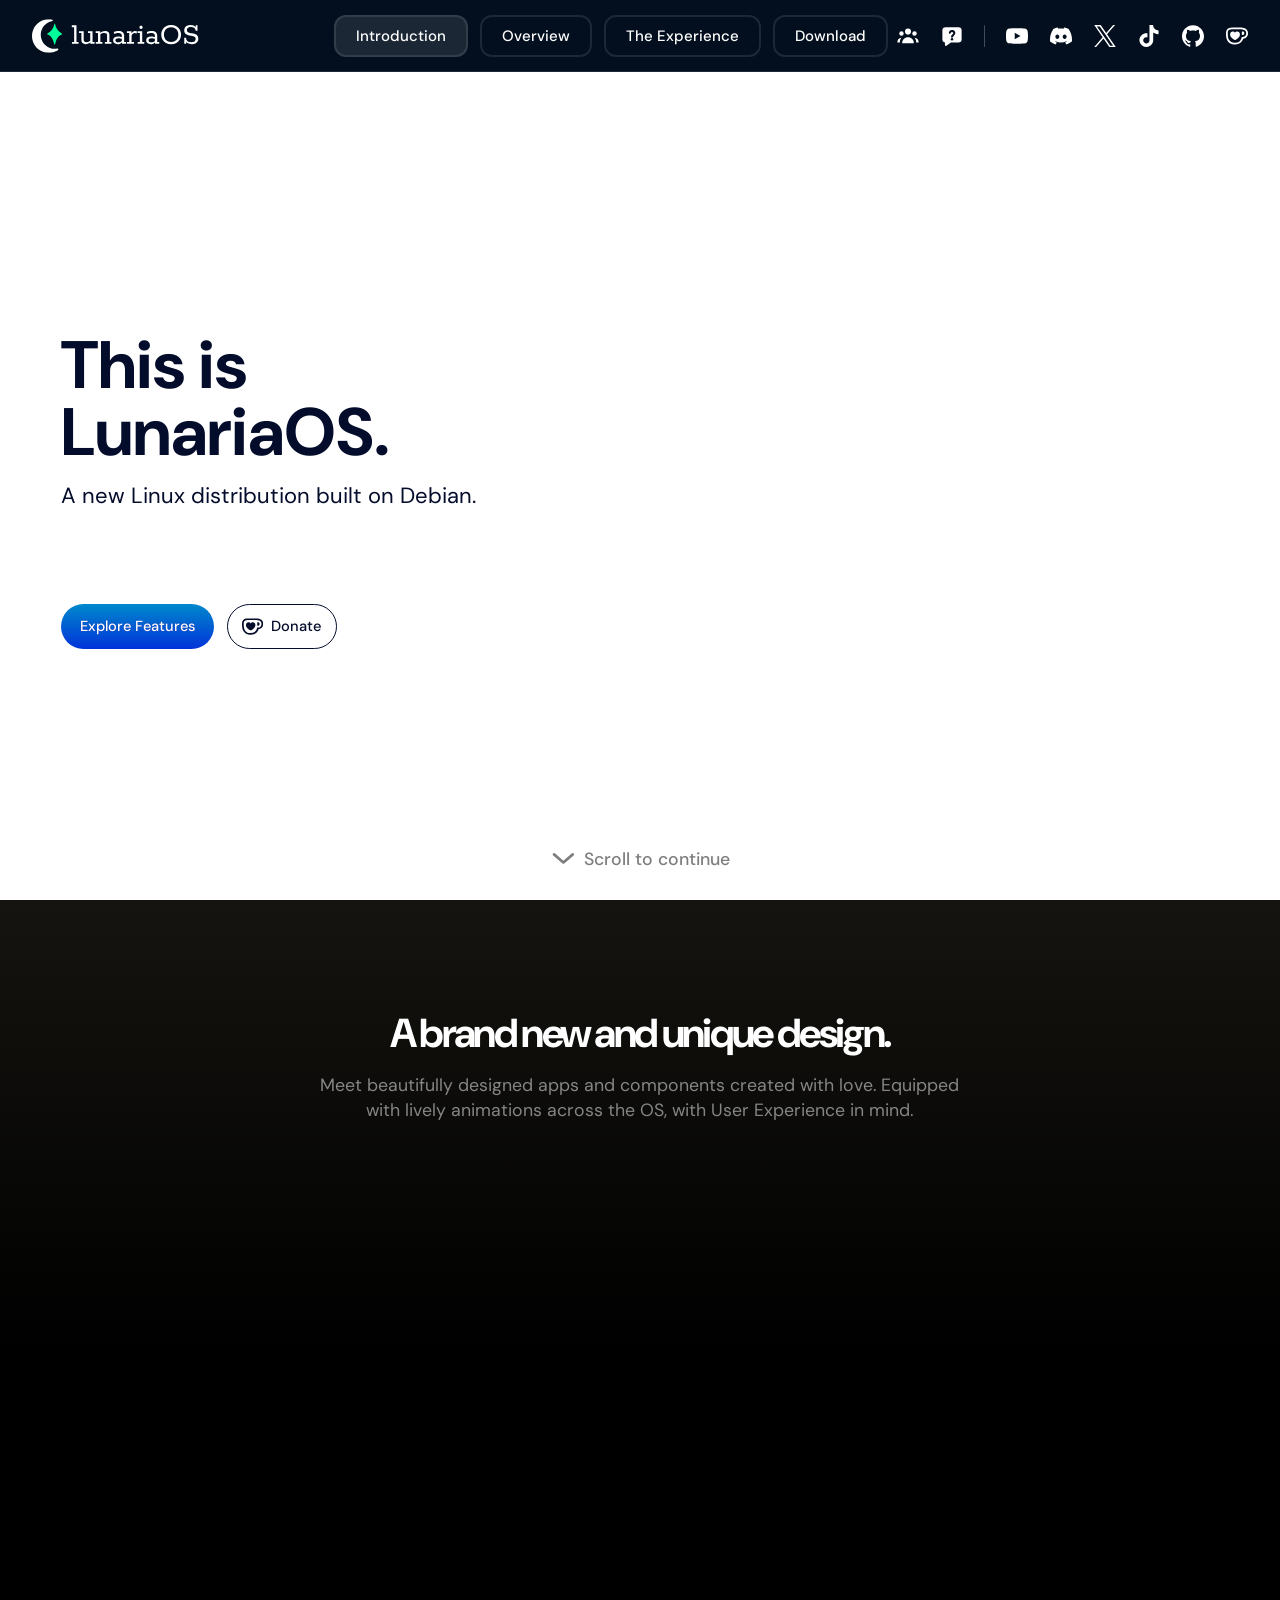
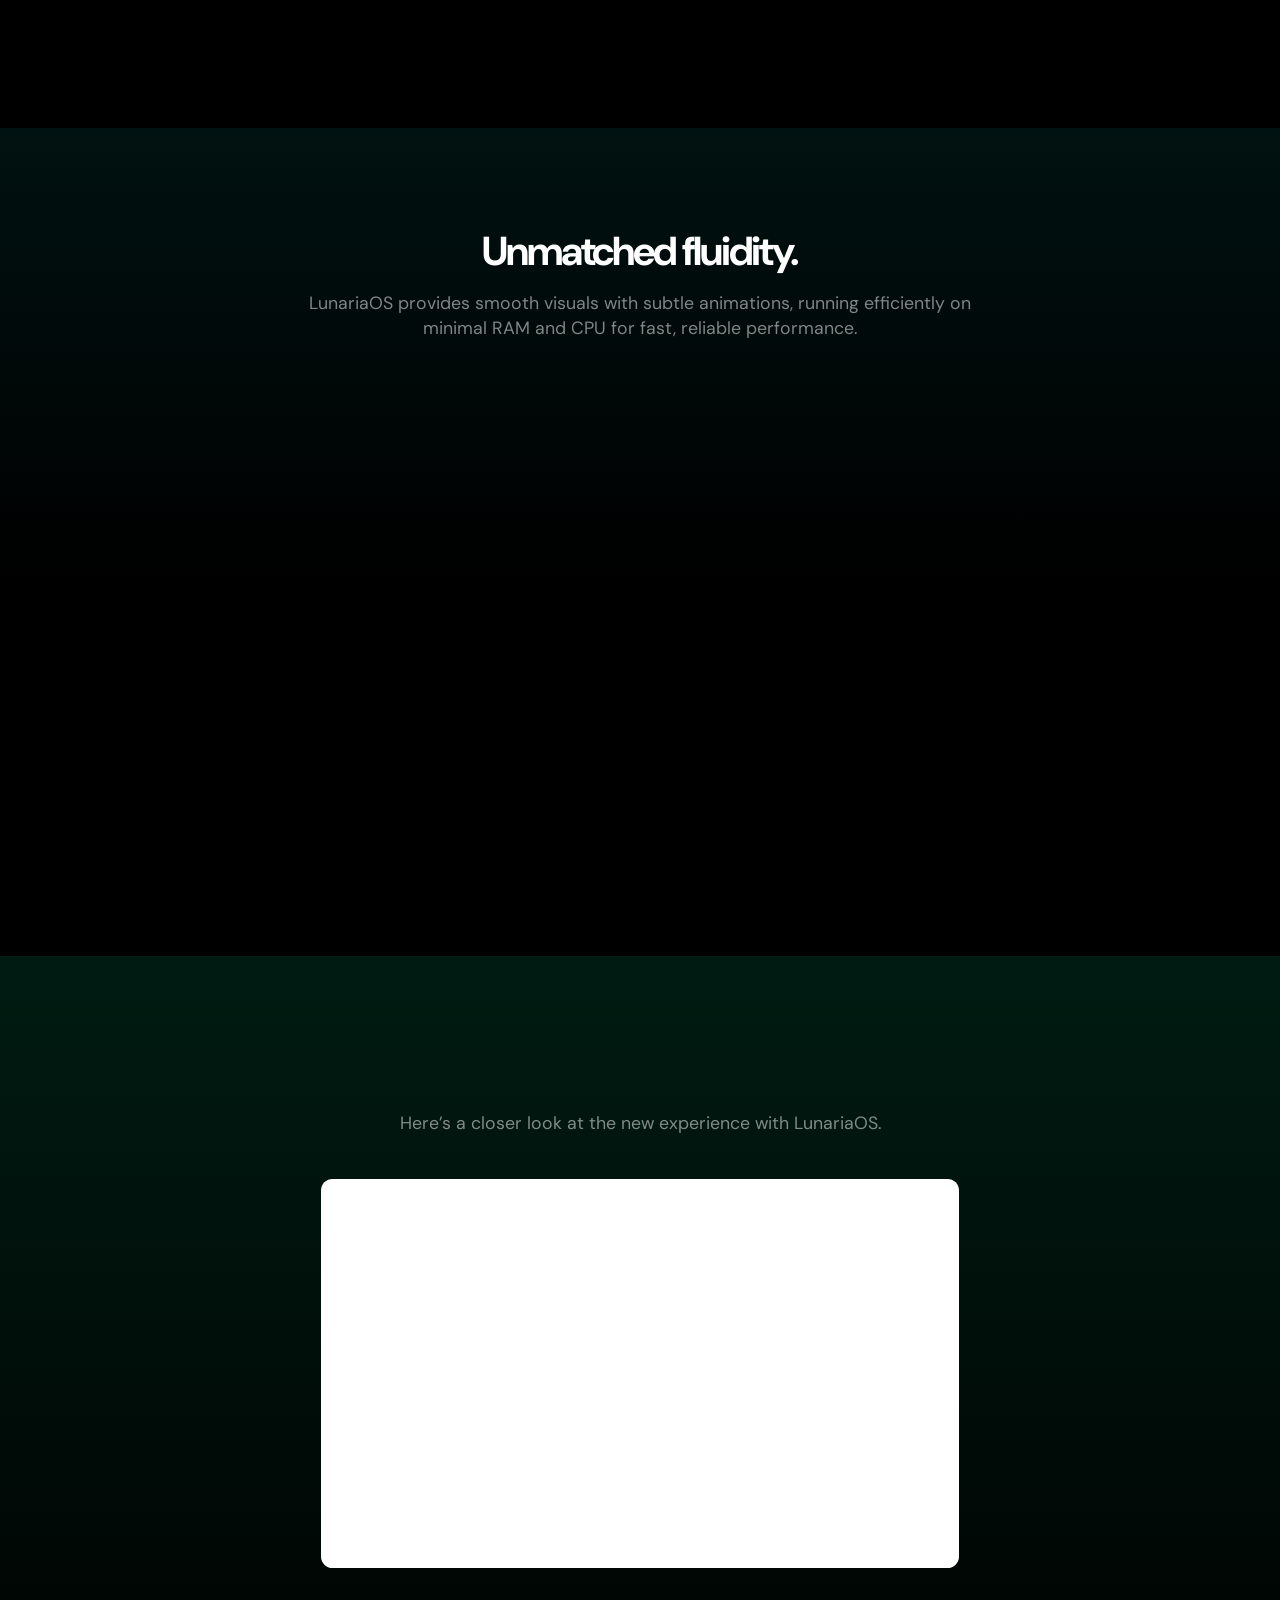
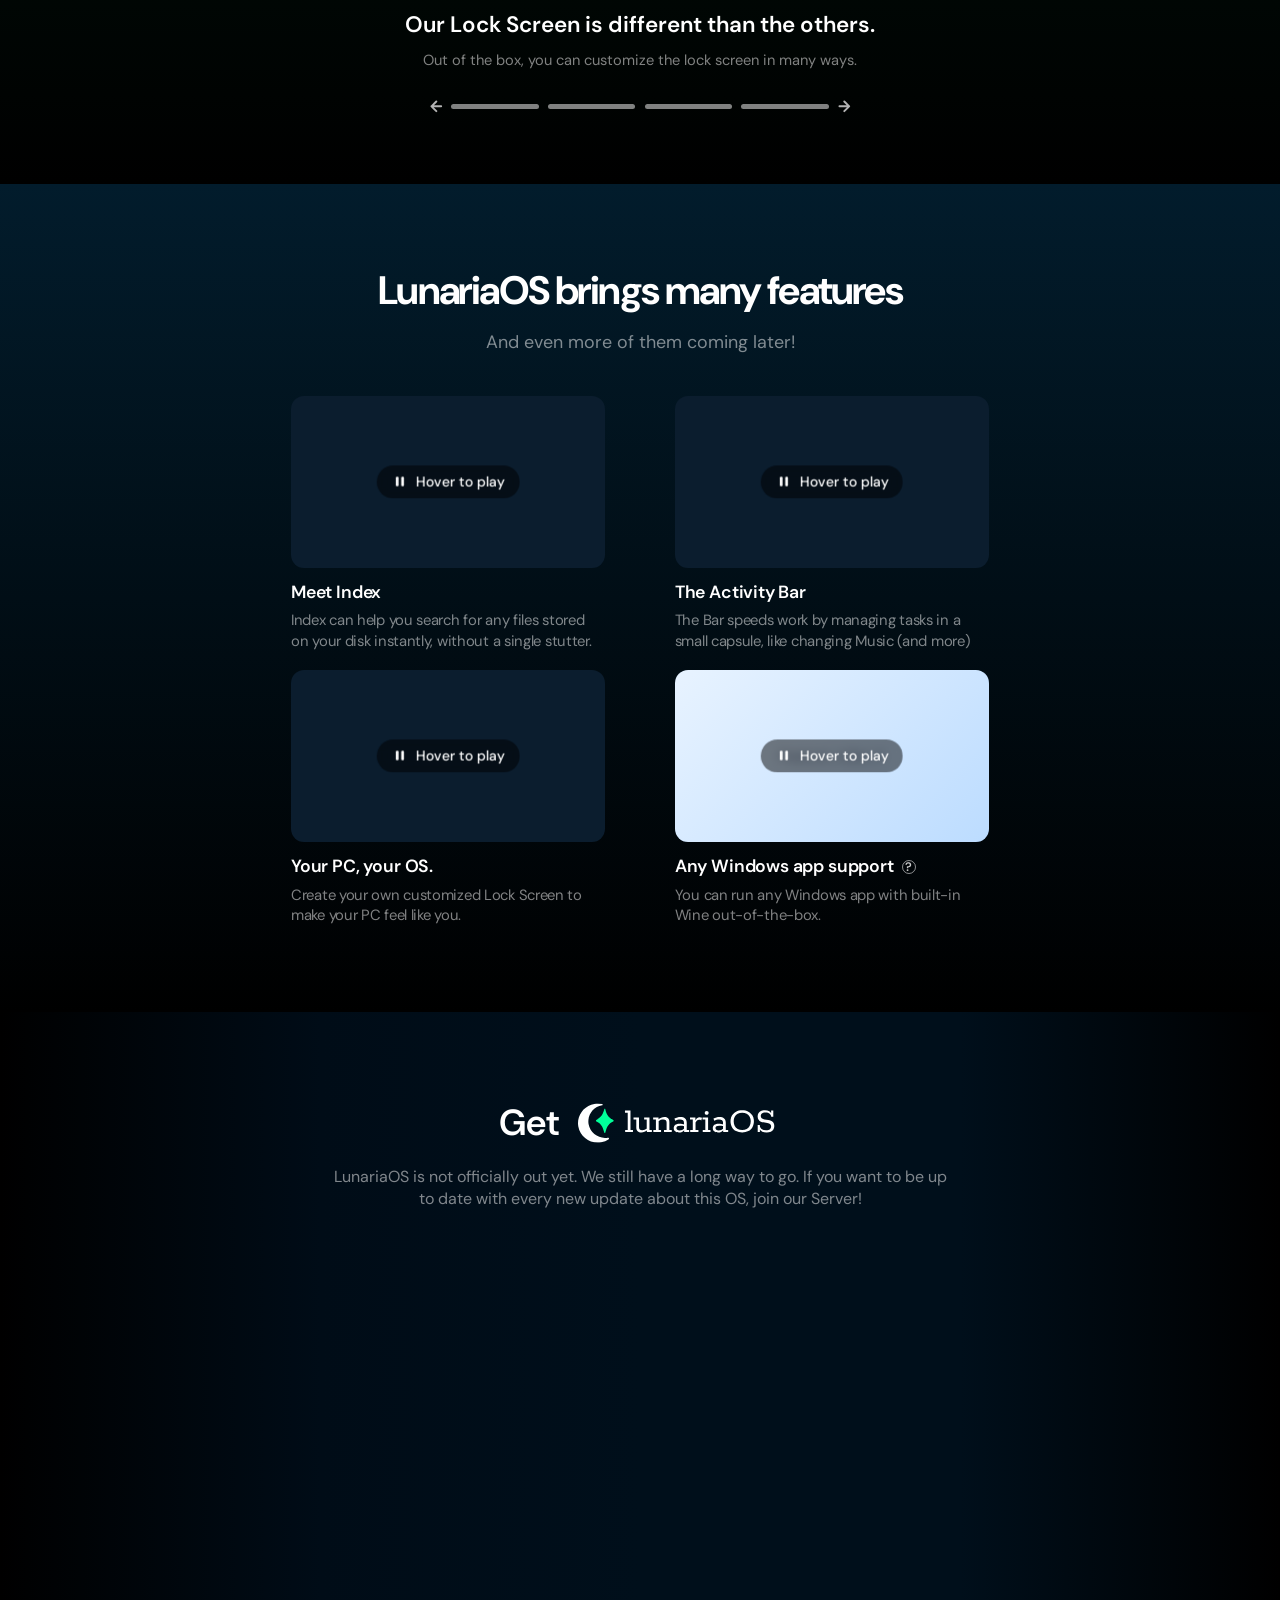
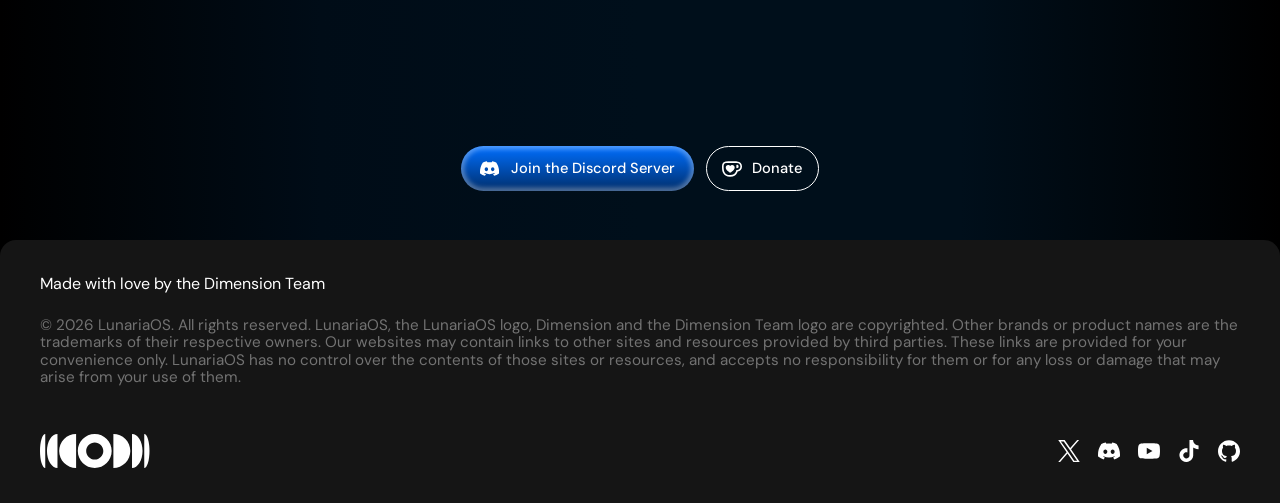
==== index.html @ e465d7d8 "Update index.html" ====
<!--
  Coded by: Maksieku
  Designed by: me
  Motion Videos: yet again, me (maksieku)
-->
<!DOCTYPE html>
<html lang="en">
<head>
  <meta charset="UTF-8">
  <meta name="viewport" content="width=device-width, initial-scale=1">
  <title>LunariaOS</title>
  <link rel="icon" type="image/svg+xml" href="logos/los_favicon.svg">
  <link rel="preconnect" href="https://fonts.googleapis.com">
  <link rel="preconnect" href="https://fonts.gstatic.com" crossorigin>
  <link rel="stylesheet" href="https://fonts.googleapis.com/css2?family=DM+Sans:wght@400;500;600;700&display=swap">
  <link rel="stylesheet" href="style.css">
  <script>
    try {
      if (localStorage.getItem('lunaria-theme') === 'dark') document.documentElement.classList.add('theme-dark');
      if (sessionStorage.getItem('lunaria-skip-intro')) {
        sessionStorage.removeItem('lunaria-skip-intro');
        document.documentElement.classList.add('no-intro');
      }
    } catch (error) {}
  </script>
</head>
<body>
  <svg class="icon-sprite" aria-hidden="true" focusable="false">
    <symbol id="icon-team" viewBox="0 0 24 24"><circle cx="12" cy="7.2" r="3.3"/><path d="M5.6 20c0-3.9 2.8-6.6 6.4-6.6s6.4 2.7 6.4 6.6z"/><circle cx="4.9" cy="9.3" r="2.4"/><path d="M0.4 18.8c0-2.8 1.8-4.7 4.3-4.9a8.6 8.6 0 0 0-1.6 4.9v.4H.4z"/><circle cx="19.1" cy="9.3" r="2.4"/><path d="M23.6 18.8c0-2.8-1.8-4.7-4.3-4.9a8.6 8.6 0 0 1 1.6 4.9v.4h2.7z"/></symbol>
    <symbol id="icon-youtube" viewBox="0 0 24 24"><path d="M23.498 6.186a3.016 3.016 0 0 0-2.122-2.136C19.505 3.545 12 3.545 12 3.545s-7.505 0-9.377.505A3.017 3.017 0 0 0 .502 6.186C0 8.07 0 12 0 12s0 3.93.502 5.814a3.016 3.016 0 0 0 2.122 2.136c1.871.505 9.376.505 9.376.505s7.505 0 9.377-.505a3.015 3.015 0 0 0 2.122-2.136C24 15.93 24 12 24 12s0-3.93-.502-5.814zM9.545 15.568V8.432L15.818 12l-6.273 3.568z"/></symbol>
    <symbol id="icon-discord" viewBox="0 0 24 24"><path d="M20.317 4.3698a19.7913 19.7913 0 00-4.8851-1.5152.0741.0741 0 00-.0785.0371c-.211.3753-.4447.8648-.6083 1.2495-1.8447-.2762-3.68-.2762-5.4868 0-.1636-.3933-.4058-.8742-.6177-1.2495a.077.077 0 00-.0785-.037 19.7363 19.7363 0 00-4.8852 1.515.0699.0699 0 00-.0321.0277C.5334 9.0458-.319 13.5799.0992 18.0578a.0824.0824 0 00.0312.0561c2.0528 1.5076 4.0413 2.4228 5.9929 3.0294a.0777.0777 0 00.0842-.0276c.4616-.6304.8731-1.2952 1.226-1.9942a.076.076 0 00-.0416-.1057c-.6528-.2476-1.2743-.5495-1.8722-.8923a.077.077 0 01-.0076-.1277c.1258-.0943.2517-.1923.3718-.2914a.0743.0743 0 01.0776-.0105c3.9278 1.7933 8.18 1.7933 12.0614 0a.0739.0739 0 01.0785.0095c.1202.099.246.1981.3728.2924a.077.077 0 01-.0066.1276 12.2986 12.2986 0 01-1.873.8914.0766.0766 0 00-.0407.1067c.3604.698.7719 1.3628 1.225 1.9932a.076.076 0 00.0842.0286c1.961-.6067 3.9495-1.5219 6.0023-3.0294a.077.077 0 00.0313-.0552c.5004-5.177-.8382-9.6739-3.5485-13.6604a.061.061 0 00-.0312-.0286zM8.02 15.3312c-1.1825 0-2.1569-1.0857-2.1569-2.419 0-1.3332.9555-2.4189 2.157-2.4189 1.2108 0 2.1757 1.0952 2.1568 2.419 0 1.3332-.9555 2.4189-2.1569 2.4189zm7.9748 0c-1.1825 0-2.1569-1.0857-2.1569-2.419 0-1.3332.9554-2.4189 2.1569-2.4189 1.2108 0 2.1757 1.0952 2.1568 2.419 0 1.3332-.946 2.4189-2.1568 2.4189Z"/></symbol>
    <symbol id="icon-x" viewBox="0 0 24 24"><path d="M14.234 10.162 22.977 0h-2.072l-7.591 8.824L7.251 0H.258l9.168 13.343L.258 24H2.33l8.016-9.318L16.749 24h6.993zm-2.837 3.299-.929-1.329L3.076 1.56h3.182l5.965 8.532.929 1.329 7.754 11.09h-3.182z"/></symbol>
    <symbol id="icon-tiktok" viewBox="0 0 24 24"><path d="M12.525.02c1.31-.02 2.61-.01 3.91-.02.08 1.53.63 3.09 1.75 4.17 1.12 1.11 2.7 1.62 4.24 1.79v4.03c-1.44-.05-2.89-.35-4.2-.97-.57-.26-1.1-.59-1.62-.93-.01 2.92.01 5.84-.02 8.75-.08 1.4-.54 2.79-1.35 3.94-1.31 1.92-3.58 3.17-5.91 3.21-1.43.08-2.86-.31-4.08-1.03-2.02-1.19-3.44-3.37-3.65-5.71-.02-.5-.03-1-.01-1.49.18-1.9 1.12-3.72 2.58-4.96 1.66-1.44 3.98-2.13 6.15-1.72.02 1.48-.04 2.96-.04 4.44-.99-.32-2.15-.23-3.02.37-.63.41-1.11 1.04-1.36 1.75-.21.51-.15 1.07-.14 1.61.24 1.64 1.82 3.02 3.5 2.87 1.12-.01 2.19-.66 2.77-1.61.19-.33.4-.67.41-1.06.1-1.79.06-3.57.07-5.36.01-4.03-.01-8.05.02-12.07z"/></symbol>
    <symbol id="icon-kofi" viewBox="0 0 24 24"><path d="M11.351 2.715c-2.7 0-4.986.025-6.83.26C2.078 3.285 0 5.154 0 8.61c0 3.506.182 6.13 1.585 8.493 1.584 2.701 4.233 4.182 7.662 4.182h.83c4.209 0 6.494-2.234 7.637-4a9.5 9.5 0 0 0 1.091-2.338C21.792 14.688 24 12.22 24 9.208v-.415c0-3.247-2.13-5.507-5.792-5.87-1.558-.156-2.65-.208-6.857-.208m0 1.947c4.208 0 5.09.052 6.571.182 2.624.311 4.13 1.584 4.13 4v.39c0 2.156-1.792 3.844-3.87 3.844h-.935l-.156.649c-.208 1.013-.597 1.818-1.039 2.546-.909 1.428-2.545 3.064-5.922 3.064h-.805c-2.571 0-4.831-.883-6.078-3.195-1.09-2-1.298-4.155-1.298-7.506 0-2.181.857-3.402 3.012-3.714 1.533-.233 3.559-.26 6.39-.26m6.547 2.287c-.416 0-.65.234-.65.546v2.935c0 .311.234.545.65.545 1.324 0 2.051-.754 2.051-2s-.727-2.026-2.052-2.026m-10.39.182c-1.818 0-3.013 1.48-3.013 3.142 0 1.533.858 2.857 1.949 3.897.727.701 1.87 1.429 2.649 1.896a1.47 1.47 0 0 0 1.507 0c.78-.467 1.922-1.195 2.623-1.896 1.117-1.039 1.974-2.364 1.974-3.897 0-1.662-1.247-3.142-3.039-3.142-1.065 0-1.792.545-2.338 1.298-.493-.753-1.246-1.298-2.312-1.298"/></symbol>
    <symbol id="icon-pause" viewBox="0 0 24 24"><rect x="6" y="5" width="4" height="14" rx="1.5"/><rect x="14" y="5" width="4" height="14" rx="1.5"/></symbol>
    <symbol id="icon-github" viewBox="0 0 24 24"><path d="M12 .297c-6.63 0-12 5.373-12 12 0 5.303 3.438 9.8 8.205 11.385.6.113.82-.258.82-.577 0-.285-.01-1.04-.015-2.04-3.338.724-4.042-1.61-4.042-1.61C4.422 18.07 3.633 17.7 3.633 17.7c-1.087-.744.084-.729.084-.729 1.205.084 1.838 1.236 1.838 1.236 1.07 1.835 2.809 1.305 3.495.998.108-.776.417-1.305.76-1.605-2.665-.3-5.466-1.332-5.466-5.93 0-1.31.465-2.38 1.235-3.22-.135-.303-.54-1.523.105-3.176 0 0 1.005-.322 3.3 1.23.96-.267 1.98-.399 3-.405 1.02.006 2.04.138 3 .405 2.28-1.552 3.285-1.23 3.285-1.23.645 1.653.24 2.873.12 3.176.765.84 1.23 1.91 1.23 3.22 0 4.61-2.805 5.625-5.475 5.92.42.36.81 1.096.81 2.22 0 1.606-.015 2.896-.015 3.286 0 .315.21.69.825.57C20.565 22.092 24 17.592 24 12.297c0-6.627-5.373-12-12-12"/></symbol>
  </svg>

  <header class="topbar">
    <a class="logo" href="#">
      <img class="logo-img logo-general" src="logos/lunariaos_general_logo.svg" alt="LunariaOS">
      <img class="logo-img logo-white" src="logos/lunariaos_white_logo.svg" alt="">
    </a>

    <button class="menu-toggle" type="button" aria-label="Open menu" aria-expanded="false" aria-controls="topbar-menu">
      <span class="menu-toggle-bars" aria-hidden="true"><span></span><span></span><span></span></span>
    </button>

    <div class="topbar-menu" id="topbar-menu">
      <nav class="nav" aria-label="Main navigation">
        <button class="nav-btn" type="button" data-target="introduction" aria-current="true">Introduction</button>
        <button class="nav-btn" type="button" data-target="overview">Overview</button>
        <button class="nav-btn" type="button" data-target="experience">The Experience</button>
        <button class="nav-btn" type="button" data-target="download">Download</button>
      </nav>

      <div class="socials">
        <a class="social-btn social-btn--page" href="team.html" aria-label="The team">
          <svg viewBox="0 0 24 24" aria-hidden="true" focusable="false"><use href="#icon-team"/></svg>
        </a>
        <a class="social-btn social-btn--page" href="faq.html" aria-label="Frequently asked questions">
          <svg viewBox="0 0 24 24" aria-hidden="true" focusable="false"><mask id="faq-icon-mask"><path fill="#fff" d="M5 2.5h14A3.5 3.5 0 0 1 22.5 6v9.5a3.5 3.5 0 0 1-3.5 3.5h-8.2l-4.9 3.6c-.7.5-1.6 0-1.6-.8V19a3.5 3.5 0 0 1-2.8-3.5V6A3.5 3.5 0 0 1 5 2.5z"/><path d="M9.6 8.4a2.5 2.5 0 0 1 4.9.7c0 1.7-2.5 2.1-2.5 3.6" fill="none" stroke="#000" stroke-width="2.2" stroke-linecap="round" stroke-linejoin="round"/><circle cx="12" cy="15.5" r="1.3" fill="#000"/></mask><rect width="24" height="24" fill="currentColor" mask="url(#faq-icon-mask)"/></svg>
        </a>
        <span class="socials-divider" aria-hidden="true"></span>
        <a class="social-btn" href="https://www.youtube.com/@ameosbydimension" target="_blank" rel="noopener noreferrer" aria-label="YouTube">
          <svg viewBox="0 0 24 24" aria-hidden="true" focusable="false"><use href="#icon-youtube"/></svg>
        </a>
        <a class="social-btn" href="https://discord.gg/k6UEKpXW3" target="_blank" rel="noopener noreferrer" aria-label="Discord">
          <svg viewBox="0 0 24 24" aria-hidden="true" focusable="false"><use href="#icon-discord"/></svg>
        </a>
        <a class="social-btn" href="https://x.com/LunariaOS" target="_blank" rel="noopener noreferrer" aria-label="X">
          <svg viewBox="0 0 24 24" aria-hidden="true" focusable="false"><use href="#icon-x"/></svg>
        </a>
        <a class="social-btn" href="https://www.tiktok.com/@lunariaos" target="_blank" rel="noopener noreferrer" aria-label="TikTok">
          <svg viewBox="0 0 24 24" aria-hidden="true" focusable="false"><use href="#icon-tiktok"/></svg>
        </a>
        <a class="social-btn" href="https://github.com/DimensionTeam" target="_blank" rel="noopener noreferrer" aria-label="GitHub">
          <svg viewBox="0 0 24 24" aria-hidden="true" focusable="false"><use href="#icon-github"/></svg>
        </a>
        <a class="social-btn social-btn--donate" href="https://ko-fi.com/lunariaos" target="_blank" rel="noopener noreferrer" aria-label="Donate on Ko-fi">
          <svg viewBox="0 0 24 24" aria-hidden="true" focusable="false"><use href="#icon-kofi"/></svg>
        </a>
      </div>
    </div>
  </header>

  <main>
    <section class="panel hero" id="introduction" data-reveal>
      <div class="hero-text">
        <h1 class="hero-title">This is<br>LunariaOS.</h1>
        <p class="hero-subtitle">A new Linux distribution built on Debian.</p>
        <div class="hero-actions">
          <a class="btn btn-explore" href="#overview">
            <span class="btn-dots" aria-hidden="true"></span>
            <span class="btn-label">Explore Features</span>
          </a>
          <a class="btn btn-donate" href="https://ko-fi.com/lunariaos" target="_blank" rel="noopener noreferrer">
            <svg class="btn-icon" viewBox="0 0 24 24" aria-hidden="true" focusable="false"><use href="#icon-kofi"/></svg>
            <span class="btn-label">Donate</span>
          </a>
        </div>
      </div>
      <div class="hero-media">
        <video class="hero-video" data-src="videos/introduction/startanimation.mp4" aria-label="LunariaOS on a laptop" autoplay muted loop playsinline preload="auto" data-reveal-video></video>
      </div>

      <div class="scroll-hint">
        <span class="scroll-arrow" aria-hidden="true">
          <svg viewBox="0 0 24 48" focusable="false">
            <path d="M3.6 8.4L12 15.6L20.4 8.4"/>
            <path d="M3.6 32.4L12 39.6L20.4 32.4"/>
          </svg>
        </span>
        <span class="scroll-text">Scroll to continue</span>
        <span class="scroll-text scroll-text--mobile">Get Started</span>
      </div>
    </section>

    <section class="panel showcase" id="overview" data-reveal>
      <div class="showcase-head">
        <h2 class="showcase-title reveal">A brand new and unique design.</h2>
        <p class="showcase-subtitle reveal">Meet beautifully designed apps and components created with love. Equipped with lively animations across the OS, with User Experience in mind.</p>
      </div>
      <div class="showcase-media reveal">
        <video class="showcase-video" data-src="videos/overview/newuniquedsg.mp4" aria-label="LunariaOS desktop preview" autoplay muted loop playsinline data-reveal-video></video>
      </div>
      <p class="showcase-note reveal">*Apps and animations are simulated*</p>
    </section>

    <section class="panel showcase showcase--fluidity" id="fluidity" data-nav="overview" data-reveal>
      <div class="showcase-head">
        <h2 class="showcase-title reveal">Unmatched fluidity.</h2>
        <p class="showcase-subtitle reveal">LunariaOS provides smooth visuals with subtle animations, running efficiently on minimal RAM and CPU for fast, reliable performance.</p>
      </div>
      <div class="showcase-media reveal">
        <video class="showcase-video" data-src="videos/overview/unmatchedfluidity.mp4" aria-label="LunariaOS calculator and taskbar preview" autoplay muted loop playsinline data-reveal-video></video>
      </div>
      <p class="showcase-note reveal">*Apps and animations are simulated*</p>
    </section>

    <section class="panel showcase showcase--experience" id="experience" data-reveal>
      <h2 class="showcase-title reveal">See the experience:</h2>
      <p class="showcase-subtitle reveal">Here’s a closer look at the new experience with LunariaOS.</p>

      <div class="carousel" role="region" aria-roledescription="carousel" aria-label="LunariaOS experience">
        <div class="carousel-stage reveal">
          <div class="carousel-slide is-active" role="group" aria-roledescription="slide" aria-label="1 of 4">
            <video class="slide-video" data-src="videos/experience/experience2.mp4#t=0.001" muted loop playsinline preload="metadata"></video>
          </div>
          <div class="carousel-slide" role="group" aria-roledescription="slide" aria-label="2 of 4">
            <video class="slide-video" data-src="videos/experience/experience1.mp4#t=0.001" muted loop playsinline preload="metadata"></video>
          </div>
          <div class="carousel-slide" role="group" aria-roledescription="slide" aria-label="3 of 4">
            <video class="slide-video" data-src="videos/experience/experience3.mp4#t=0.001" muted loop playsinline preload="metadata"></video>
          </div>
          <div class="carousel-slide" role="group" aria-roledescription="slide" aria-label="4 of 4">
            <video class="slide-video" data-src="videos/experience/experience4.mp4#t=0.001" muted loop playsinline preload="metadata"></video>
          </div>
        </div>

        <div class="carousel-captions reveal" aria-live="off">
          <div class="carousel-caption is-active">
            <h3 class="caption-title">Our Lock Screen is different than the others.</h3>
            <p class="caption-text">Out of the box, you can customize the lock screen in many ways.</p>
          </div>
          <div class="carousel-caption">
            <h3 class="caption-title">Brand new, carefully crafted wallpaper backgrounds</h3>
            <p class="caption-text">Our wallpapers beautifully adjust to your PC, with lively animations.</p>
          </div>
          <div class="carousel-caption">
            <h3 class="caption-title">Small, expressive and lively animations</h3>
            <p class="caption-text">Every single small component has its own gorgeously animated icons.</p>
          </div>
          <div class="carousel-caption">
            <h3 class="caption-title">Expanded Multi-Tasking</h3>
            <p class="caption-text">Manage every single active app window with just a single keybind.</p>
          </div>
        </div>

        <div class="carousel-nav reveal">
          <button class="carousel-arrow carousel-prev" type="button" aria-label="Previous slide">
            <svg viewBox="0 0 24 24" aria-hidden="true" focusable="false"><path d="M19 12H5M12 19l-7-7 7-7"/></svg>
          </button>
          <div class="carousel-pills">
            <button class="carousel-pill" type="button" aria-label="Go to slide 1"><span class="pill-track"><span class="pill-fill"></span></span></button>
            <button class="carousel-pill" type="button" aria-label="Go to slide 2"><span class="pill-track"><span class="pill-fill"></span></span></button>
            <button class="carousel-pill" type="button" aria-label="Go to slide 3"><span class="pill-track"><span class="pill-fill"></span></span></button>
            <button class="carousel-pill" type="button" aria-label="Go to slide 4"><span class="pill-track"><span class="pill-fill"></span></span></button>
          </div>
          <button class="carousel-arrow carousel-next" type="button" aria-label="Next slide">
            <svg viewBox="0 0 24 24" aria-hidden="true" focusable="false"><path d="M5 12h14M12 5l7 7-7 7"/></svg>
          </button>
        </div>
      </div>
    </section>

    <section class="panel showcase showcase--features" id="features" data-nav="experience" data-reveal>
      <h2 class="showcase-title reveal">LunariaOS brings many features</h2>
      <p class="showcase-subtitle reveal">And even more of them coming later!</p>

      <div class="feature-grid">
        <article class="feature-card reveal">
          <div class="feature-media" role="group" tabindex="0" aria-label="Preview video: Meet Index">
            <video class="feature-video" data-src="videos/morefeatures/meetindex.mp4#t=0.001" muted loop playsinline preload="auto"></video>
            <div class="feature-hint" aria-hidden="true">
              <svg viewBox="0 0 24 24" focusable="false"><use href="#icon-pause"/></svg>
              <span class="hint-hover">Hover to play</span>
              <span class="hint-tap">Tap to play</span>
            </div>
          </div>
          <h3 class="feature-title">Meet Index</h3>
          <p class="feature-text">Index can help you search for any files stored <span class="nowrap">on your disk instantly,</span> without a single stutter.</p>
        </article>
        <article class="feature-card reveal">
          <div class="feature-media" role="group" tabindex="0" aria-label="Preview video: The Activity Bar">
            <video class="feature-video" data-src="videos/morefeatures/multitask.mp4#t=0.001" muted loop playsinline preload="auto"></video>
            <div class="feature-hint" aria-hidden="true">
              <svg viewBox="0 0 24 24" focusable="false"><use href="#icon-pause"/></svg>
              <span class="hint-hover">Hover to play</span>
              <span class="hint-tap">Tap to play</span>
            </div>
          </div>
          <h3 class="feature-title">The Activity Bar</h3>
          <p class="feature-text">The Bar speeds work by managing tasks in a small capsule, like changing Music (and more)</p>
        </article>
        <article class="feature-card reveal">
          <div class="feature-media" role="group" tabindex="0" aria-label="Preview video: Your PC, your OS.">
            <video class="feature-video" data-src="videos/morefeatures/wallpapers.mp4#t=0.001" muted loop playsinline preload="auto"></video>
            <div class="feature-hint" aria-hidden="true">
              <svg viewBox="0 0 24 24" focusable="false"><use href="#icon-pause"/></svg>
              <span class="hint-hover">Hover to play</span>
              <span class="hint-tap">Tap to play</span>
            </div>
          </div>
          <h3 class="feature-title">Your PC, your OS.</h3>
          <p class="feature-text">Create your own customized Lock Screen to make your PC feel like you.</p>
        </article>
        <article class="feature-card reveal">
          <div class="feature-media" role="group" tabindex="0" aria-label="Preview video: Any Windows app support">
            <div class="video-placeholder">Feature video 4</div>
            <video class="feature-video" data-src="videos/morefeatures/lunariawindows.mp4#t=0.001" muted loop playsinline preload="auto"></video>
            <div class="feature-hint" aria-hidden="true">
              <svg viewBox="0 0 24 24" focusable="false"><use href="#icon-pause"/></svg>
              <span class="hint-hover">Hover to play</span>
              <span class="hint-tap">Tap to play</span>
            </div>
          </div>
          <h3 class="feature-title">Any Windows app support <span class="info-tip"><button class="info-tip-btn" type="button" aria-label="More about Windows app support" aria-describedby="wine-tip">?</button><span class="info-tip-bubble" id="wine-tip" role="tooltip">Wine isn’t confirmed as the compatibility layer for Windows apps yet. This may change in the future.</span></span></h3>
          <p class="feature-text">You can run any Windows app with built-in <span class="nowrap">Wine out-of-the-box.</span></p>
        </article>
      </div>
      <span class="snap-end" aria-hidden="true"></span>
    </section>

    <section class="panel download" id="download" data-reveal data-reveal-ratio="0.7">
      <div class="eclipses" aria-hidden="true">
        <img class="eclipse eclipse-3" src="download/Eclipse3.svg" alt="" data-ring="1820 910 699 780 569">
        <img class="eclipse eclipse-2" src="download/Eclipse2.svg" alt="" data-ring="1454 726.7 559.7 614.5 447.5">
        <img class="eclipse eclipse-1" src="download/Eclipse1.svg" alt="" data-ring="1316 657.7 448.2 545.5 336">
      </div>

      <div class="download-head">
        <h2 class="download-title reveal">Get <img class="download-logo" src="logos/lunariaos_general_logo.svg" alt="LunariaOS"></h2>
        <p class="download-text reveal">LunariaOS is not officially out yet. We still have a long way to go. If you want to be up to date with every new update about this OS, join our Server!</p>
      </div>

      <div class="download-actions reveal">
        <a class="btn btn-discord" href="https://discord.gg/k6UEKpXW3" target="_blank" rel="noopener noreferrer">
          <span class="btn-dots" aria-hidden="true"></span>
          <svg class="btn-icon" viewBox="0 0 24 24" aria-hidden="true" focusable="false"><use href="#icon-discord"/></svg>
          <span class="btn-label">Join the Discord Server</span>
        </a>
        <a class="btn btn-donate btn-donate--light" href="https://ko-fi.com/lunariaos" target="_blank" rel="noopener noreferrer">
          <svg class="btn-icon" viewBox="0 0 24 24" aria-hidden="true" focusable="false"><use href="#icon-kofi"/></svg>
          <span class="btn-label">Donate</span>
        </a>
      </div>
    </section>
  </main>

  <footer class="footer">
    <div class="footer-inner">
      <p class="footer-credit">Made with love by the Dimension Team</p>
      <p class="footer-legal">© 2026 LunariaOS. All rights reserved. LunariaOS, the LunariaOS logo, Dimension and the Dimension Team logo are copyrighted. Other brands or product names are the trademarks of their respective owners. Our websites may contain links to other sites and resources provided by third parties. These links are provided for your convenience only. LunariaOS has no control over the contents of those sites or resources, and accepts no responsibility for them or for any loss or damage that may arise from your use of them.</p>
      <div class="footer-bottom">
        <div class="footer-brand">
          <button class="footer-logo-btn" type="button" aria-label="Dimension Team">
            <img class="footer-logo" src="logos/dimension.svg" alt="">
          </button>
          <img class="footer-love" src="logos/madewithlove.svg" alt="" aria-hidden="true">
        </div>
        <div class="footer-socials">
          <a class="social-btn" href="https://x.com/LunariaOS" target="_blank" rel="noopener noreferrer" aria-label="X">
            <svg viewBox="0 0 24 24" aria-hidden="true" focusable="false"><use href="#icon-x"/></svg>
          </a>
          <a class="social-btn" href="https://discord.gg/k6UEKpXW3" target="_blank" rel="noopener noreferrer" aria-label="Discord">
            <svg viewBox="0 0 24 24" aria-hidden="true" focusable="false"><use href="#icon-discord"/></svg>
          </a>
          <a class="social-btn" href="https://www.youtube.com/@ameosbydimension" target="_blank" rel="noopener noreferrer" aria-label="YouTube">
            <svg viewBox="0 0 24 24" aria-hidden="true" focusable="false"><use href="#icon-youtube"/></svg>
          </a>
          <a class="social-btn" href="https://www.tiktok.com/@lunariaos" target="_blank" rel="noopener noreferrer" aria-label="TikTok">
            <svg viewBox="0 0 24 24" aria-hidden="true" focusable="false"><use href="#icon-tiktok"/></svg>
          </a>
          <a class="social-btn" href="https://github.com/DimensionTeam" target="_blank" rel="noopener noreferrer" aria-label="GitHub">
            <svg viewBox="0 0 24 24" aria-hidden="true" focusable="false"><use href="#icon-github"/></svg>
          </a>
        </div>
      </div>
    </div>
  </footer>

  <div class="donate-modal" id="donate-modal" aria-hidden="true">
    <div class="donate-dialog" role="dialog" aria-modal="true" aria-labelledby="donate-title" aria-describedby="donate-text">
      <img class="donate-icon" src="logos/moedonate.svg" alt="">
      <h2 class="donate-title" id="donate-title">Want to donate to us?</h2>
      <p class="donate-text" id="donate-text">Your donation helps LunariaOS grow and support everyone involved in the project. All contributions go straight to the team, without exception.</p>
      <a class="donate-confirm" href="https://ko-fi.com/lunariaos" target="_blank" rel="noopener noreferrer">Redirect to Ko-Fi</a>
      <button class="donate-dismiss" type="button">Maybe next time...</button>
    </div>
  </div>

  <script src="script.js"></script>
</body>
</html>
---- style.css ----
/*
  Coded by: Maksieku
  Designed by: me
*/

/* what are you exactly looking for? */
:root {
  --topbar-bg: #030F1F;
  --topbar-border-color: rgba(255, 255, 255, 0.1);
  --nav-border-color: rgba(255, 255, 255, 0.1);
  --nav-active-fill: rgba(255, 255, 255, 0.1);
  --topbar-min-height: 72px;
  --topbar-h: 72px;
  --logo-height: 36px;
  --ink: #040C2B;
  --font-main: "DM Sans", system-ui, -apple-system, "Segoe UI", Roboto, sans-serif;
}

@property --disc-top {
  syntax: '<color>';
  inherits: false;
  initial-value: #006FFF;
}

@property --disc-bottom {
  syntax: '<color>';
  inherits: false;
  initial-value: #002E6B;
}

@property --donate-top {
  syntax: '<color>';
  inherits: false;
  initial-value: #21AAFF;
}

@property --donate-bottom {
  syntax: '<color>';
  inherits: false;
  initial-value: #006FFF;
}

*,
*::before,
*::after {
  box-sizing: border-box;
}

html {
  scroll-padding-top: var(--topbar-h);
}

body {
  margin: 0;
  padding-top: var(--topbar-h);
  font-family: var(--font-main);
  background: #ffffff;
  transition: background-color 0.6s ease;
}

.topbar {
  position: fixed;
  top: 0;
  left: 0;
  right: 0;
  z-index: 100;
  display: grid;
  grid-template-columns: 1fr auto 1fr;
  align-items: center;
  min-height: var(--topbar-min-height);
  padding: 0 clamp(16px, 2.5vw, 32px);
  background: var(--topbar-bg);
  border-bottom: 1.5px solid var(--topbar-border-color);
  animation: topbar-in 0.8s cubic-bezier(0.22, 1, 0.36, 1);
}

@keyframes topbar-in {
  from {
    transform: translateY(-100%);
  }
  to {
    transform: translateY(0);
  }
}

.no-intro .topbar {
  animation: none;
}

.logo {
  position: relative;
  display: block;
  justify-self: start;
  height: var(--logo-height);
}

.logo-img {
  display: block;
  height: 100%;
  width: auto;
  transition: opacity 1s ease;
}

.logo-white {
  position: absolute;
  top: 0;
  left: 0;
  opacity: 0;
}

.logo.is-swapped .logo-general,
.logo:focus-visible .logo-general {
  opacity: 0;
}

.logo.is-swapped .logo-white,
.logo:focus-visible .logo-white {
  opacity: 1;
}

@media (hover: hover) {
  .logo:hover .logo-general {
    opacity: 0;
  }

  .logo:hover .logo-white {
    opacity: 1;
  }
}

.nav {
  display: flex;
  gap: 12px;
  justify-self: center;
}

.nav-btn {
  padding: 10px 20px;
  font: 500 15px/1.2 var(--font-main);
  color: #ffffff;
  background: transparent;
  border: 2px solid var(--nav-border-color);
  border-radius: 12px;
  cursor: pointer;
  transition: background-color 0.2s ease;
}

.nav-btn[aria-current="true"] {
  background: var(--nav-active-fill);
}

.topbar-menu {
  display: contents;
}

.menu-toggle {
  display: none;
}

.socials {
  display: flex;
  justify-self: end;
  gap: 4px;
  margin-right: -9px;
}

.socials-divider {
  align-self: center;
  width: 1.5px;
  height: 22px;
  margin: 0 8px;
  border-radius: 1px;
  background: rgba(255, 255, 255, 0.25);
}

.social-btn {
  display: grid;
  place-items: center;
  width: 40px;
  height: 40px;
  color: #ffffff;
  border-radius: 10px;
  transition: transform 0.25s ease;
}

.social-btn svg {
  width: 22px;
  height: 22px;
  fill: currentColor;
}

.social-btn--page {
  border: 2px solid transparent;
  transition: transform 0.25s ease, background-color 0.2s ease, border-color 0.2s ease;
}

.social-btn--page[aria-current="page"] {
  background: var(--nav-active-fill);
  border-color: var(--nav-border-color);
}

.social-btn:hover,
.social-btn:focus-visible {
  transform: translateY(-3px);
}

.logo:focus-visible,
.nav-btn:focus-visible,
.social-btn:focus-visible {
  outline: 2px solid rgba(255, 255, 255, 0.7);
  outline-offset: 2px;
}

.panel {
  min-height: calc(100vh - var(--topbar-h));
  min-height: calc(100svh - var(--topbar-h));
}

.hero {
  --u: min(1vw, calc((100vh - var(--topbar-h)) / 58.1));
  --hero-pad-y: clamp(16px, calc(var(--u) * 1.8), 40px);
  --media-size: min(calc(100vh - var(--topbar-h) - 2 * var(--hero-pad-y)), 53vw);
  position: relative;
  display: grid;
  grid-template-columns: minmax(0, max-content) auto;
  justify-content: center;
  align-items: center;
  column-gap: clamp(16px, calc(var(--u) * 6), 110px);
  padding: var(--hero-pad-y) 3.3vw var(--hero-pad-y) 4.3vw;
  background: #ffffff;
  color: var(--ink);
  transition: background-color 0.6s ease, color 0.6s ease;
}

.hero-text {
  padding-top: calc(var(--u) * 0.7);
}

.hero-title {
  margin: 0;
  font-size: clamp(2.75rem, calc(var(--u) * 5.24), 8rem);
  font-weight: 700;
  line-height: 1;
}

.hero-subtitle {
  margin: clamp(8px, calc(var(--u) * 1.2), 24px) 0 0;
  font-size: clamp(1.05rem, calc(var(--u) * 1.72), 2rem);
  font-weight: 400;
  line-height: 1.4;
}

.hero-actions {
  --btn-h: clamp(40px, calc(var(--u) * 3.55), 64px);
  display: flex;
  flex-wrap: wrap;
  align-items: center;
  gap: clamp(8px, calc(var(--u) * 0.95), 16px);
  margin-top: clamp(32px, calc(var(--u) * 7.15), 120px);
}

.btn {
  position: relative;
  display: inline-flex;
  align-items: center;
  justify-content: center;
  gap: calc(var(--btn-h) * 0.18);
  height: var(--btn-h);
  padding: 0 calc(var(--btn-h) * 0.32);
  border-radius: 999px;
  font-size: calc(var(--btn-h) * 0.322);
  font-weight: 500;
  line-height: 1;
  white-space: nowrap;
  text-decoration: none;
}

.hero-actions .btn,
.download-actions .btn {
  transform: translate(var(--pull-x, 0px), var(--pull-y, 0px));
  transition: transform 0.6s cubic-bezier(0.22, 1, 0.36, 1), color 0.2s ease, background-color 0.2s ease, border-color 0.2s ease;
}

.download-actions .btn-discord {
  transition: transform 0.6s cubic-bezier(0.22, 1, 0.36, 1), --disc-top 0.3s ease, --disc-bottom 0.3s ease;
}

.hero-actions .btn.is-pulled,
.hero-actions .btn.is-pushed,
.download-actions .btn.is-pulled,
.download-actions .btn.is-pushed {
  transition-duration: 0.18s, 0.2s, 0.2s, 0.2s;
  transition-timing-function: ease-out, ease, ease, ease;
}

.download-actions .btn-discord.is-pulled,
.download-actions .btn-discord.is-pushed {
  transition-duration: 0.18s, 0.3s, 0.3s;
}

.btn:focus-visible {
  outline: 2px solid var(--ink);
  outline-offset: 3px;
}

.btn-label,
.btn-icon {
  position: relative;
}

.btn-explore {
  padding-inline: calc(var(--btn-h) * 0.42);
  overflow: hidden;
  isolation: isolate;
  color: #ffffff;
  --explore-shade: rgba(0, 0, 0, 0.15);
  background:
    linear-gradient(var(--explore-shade), var(--explore-shade)),
    linear-gradient(180deg, #00A0F0 0%, #003CFF 100%);
  text-shadow: 0 0 0.96px rgba(74, 0, 117, 0.51);
}

.btn-dots {
  position: absolute;
  inset: 0;
  opacity: 0;
  pointer-events: none;
  transition: opacity 0.12s ease-out;
}

.btn-explore:hover .btn-dots,
.btn-explore:focus-visible .btn-dots {
  opacity: 1;
  transition-duration: 0.4s;
}

.dot {
  position: absolute;
  top: calc(100% + 2px);
  left: var(--x);
  width: var(--size);
  height: var(--size);
  border-radius: 50%;
  background: rgba(255, 255, 255, 0.45);
  box-shadow: 0 0 3px rgba(255, 255, 255, 0.3);
  animation: dot-rise var(--duration) linear var(--delay) infinite paused;
}

.btn-explore:hover .dot,
.btn-explore:focus-visible .dot {
  animation-play-state: running;
}

@keyframes dot-rise {
  from {
    transform: translateY(0);
  }
  to {
    transform: translateY(calc(-1 * (var(--btn-h) + 6px)));
  }
}

.btn-donate {
  color: var(--ink);
  border: 1.5px solid var(--ink);
  transition: color 0.2s ease, background-color 0.2s ease, border-color 0.2s ease;
}

.btn-donate:hover,
.btn-donate:focus-visible {
  color: #ffffff;
  background-color: var(--ink);
  border-color: #ffffff;
}

.btn-icon {
  width: calc(var(--btn-h) * 0.466);
  height: auto;
  fill: currentColor;
}

.hero-media {
  position: relative;
  width: var(--media-size);
  height: var(--media-size);
}

.hero-media > video {
  display: block;
  width: 100%;
  height: 100%;
  object-fit: contain;
}

.hero-media > video {
  position: absolute;
  inset: 0;
}

.scroll-hint {
  --hu: clamp(8.7px, var(--u), 15px);
  position: absolute;
  left: 0;
  right: 0;
  bottom: calc(var(--hero-pad-y) + var(--u) * 0.4);
  display: flex;
  align-items: center;
  justify-content: center;
  gap: calc(var(--hu) * 0.63);
  font-size: calc(var(--hu) * 1.38);
  font-weight: 500;
  line-height: 1;
  color: #000000;
  opacity: 0.5;
  pointer-events: none;
  animation: hint-jump 5s infinite;
}

.scroll-text--mobile {
  display: none;
}

.scroll-arrow {
  display: block;
  width: calc(var(--hu) * 2.094);
  height: calc(var(--hu) * 2.094);
  overflow: hidden;
  -webkit-mask-image: linear-gradient(to bottom, transparent 0%, #000 28%, #000 72%, transparent 100%);
  mask-image: linear-gradient(to bottom, transparent 0%, #000 28%, #000 72%, transparent 100%);
}

.scroll-arrow svg {
  display: block;
  width: 100%;
  height: 200%;
  fill: none;
  stroke: currentColor;
  stroke-width: 2.4;
  stroke-linecap: round;
  stroke-linejoin: round;
  animation: arrow-flow 1.8s cubic-bezier(0.5, 0, 0.2, 1) infinite;
}

@keyframes arrow-flow {
  from {
    transform: translateY(-50%);
  }
  70%,
  to {
    transform: translateY(0);
  }
}

@keyframes hint-jump {
  0% {
    transform: translateY(0);
    animation-timing-function: ease-out;
  }
  2.8% {
    transform: translateY(max(6px, calc(var(--u) * 0.7)));
    animation-timing-function: ease-in-out;
  }
  20% {
    transform: translateY(0);
    animation-timing-function: ease-out;
  }
  22.8% {
    transform: translateY(max(6px, calc(var(--u) * 0.7)));
    animation-timing-function: ease-in-out;
  }
  40%,
  100% {
    transform: translateY(0);
  }
}

.showcase {
  --u: min(1vw, calc((100vh - var(--topbar-h)) / 56.1));
  --text-width: 50.5;
  --media-aspect: 612 / 350;
  --media-width: 53.7;
  --gap-media: 3.1;
  --gap-note: 3.2;
  --title-tracking: -0.066em;
  display: flex;
  flex-direction: column;
  align-items: center;
  justify-content: center;
  padding: calc(var(--u) * 2.5) 4vw;
  background: linear-gradient(180deg, #151410 0%, #000000 55%);
  color: #ffffff;
  text-align: center;
}

.showcase--fluidity {
  --text-width: 52.2;
  --media-aspect: 617 / 387;
  --media-width: 54;
  --gap-media: 2.2;
  --gap-note: 2.45;
  --title-tracking: -0.052em;
  background: linear-gradient(180deg, #001211 0%, #000000 55%);
}

.showcase-head {
  display: contents;
}

.showcase-title {
  --delay: 0s;
  margin: 0;
  font-size: calc(var(--u) * 3.16);
  font-weight: 700;
  line-height: 1.2;
  letter-spacing: var(--title-tracking);
}

.showcase-subtitle {
  --delay: 0.12s;
  max-width: calc(var(--u) * var(--text-width));
  margin: calc(var(--u) * 1.15) 0 0;
  font-size: calc(var(--u) * 1.385);
  line-height: 1.39;
  color: rgba(255, 255, 255, 0.5);
}

.showcase-media {
  --delay: 0.26s;
  --from: translateY(max(32px, calc(var(--u) * 5))) scale(0.93);
  position: relative;
  width: calc(var(--u) * var(--media-width));
  aspect-ratio: var(--media-aspect);
  margin-top: calc(var(--u) * var(--gap-media));
  border-radius: calc(var(--u) * 1.76 - 2px);
  overflow: hidden;
  isolation: isolate;
}

.video-placeholder {
  position: absolute;
  inset: 0;
  display: grid;
  place-items: center;
  background: linear-gradient(135deg, #e8f3ff 0%, #bcdcff 100%);
  color: rgba(4, 12, 43, 0.5);
  font-size: calc(var(--u) * 1.4);
  font-weight: 500;
}

.showcase-video {
  position: absolute;
  inset: 0;
  width: 100%;
  height: 100%;
  border-radius: inherit;
  object-fit: cover;
}

.showcase-note {
  --delay: 0.7s;
  --final-opacity: 0.5;
  margin: calc(var(--u) * var(--gap-note)) 0 0;
  font-size: calc(var(--u) * 1.37);
  opacity: var(--final-opacity);
}

.reveal {
  --from: translateY(max(18px, calc(var(--u) * 2.6)));
}

.js .reveal {
  opacity: 0;
  transform: var(--from);
}

.js .is-visible .reveal {
  opacity: var(--final-opacity, 1);
  transform: none;
  transition: opacity 0.9s ease, transform 1.1s cubic-bezier(0.22, 1, 0.36, 1);
  transition-delay: var(--delay, 0s);
}

.showcase--experience {
  --u: min(1vw, calc((100vh - var(--topbar-h)) / 58.3));
  --text-width: 60;
  --title-tracking: -0.054em;
  padding-top: calc(var(--u) * 3.6);
  padding-bottom: calc(var(--u) * 1.4);
  background: linear-gradient(180deg, #001C12 0%, #000000 100%);
}

.carousel {
  display: flex;
  flex-direction: column;
  align-items: center;
}

.carousel-stage {
  --delay: 0.26s;
  --from: translateY(max(32px, calc(var(--u) * 5))) scale(0.93);
  position: relative;
  width: calc(var(--u) * 49.8);
  aspect-ratio: 570 / 348;
  margin-top: calc(var(--u) * 3.35);
  border-radius: calc(var(--u) * 0.9);
  background: #ffffff;
  overflow: hidden;
  isolation: isolate;
}

.carousel-slide {
  position: absolute;
  inset: 0;
  visibility: hidden;
  pointer-events: none;
}

.carousel-slide.is-active,
.carousel-slide.is-leaving {
  visibility: visible;
}

.slide-video {
  position: absolute;
  inset: 0;
  width: 100%;
  height: 100%;
  object-fit: cover;
}

.carousel-captions {
  --delay: 0.5s;
  display: grid;
  justify-items: center;
  margin-top: calc(var(--u) * 3.4);
  text-align: center;
}

.carousel-caption {
  grid-area: 1 / 1;
  visibility: hidden;
}

.carousel-caption.is-active,
.carousel-caption.is-leaving {
  visibility: visible;
}

.caption-title {
  margin: 0;
  font-size: calc(var(--u) * 1.75);
  font-weight: 600;
  line-height: 1.25;
}

.caption-text {
  margin: calc(var(--u) * 0.8) 0 0;
  font-size: calc(var(--u) * 1.145);
  line-height: 1.4;
  color: rgba(255, 255, 255, 0.5);
}

.carousel-nav {
  --delay: 0.65s;
  --nu: clamp(8px, var(--u), 16px);
  display: flex;
  align-items: center;
  gap: calc(var(--nu) * 0.15);
  margin-top: calc(var(--u) * 1.7);
}

.carousel-arrow {
  display: grid;
  place-items: center;
  width: calc(var(--nu) * 2);
  height: calc(var(--nu) * 2.2);
  padding: 0;
  border: 0;
  background: none;
  color: rgba(255, 255, 255, 0.7);
  cursor: pointer;
  transition: color 0.2s ease;
}

.carousel-arrow:hover,
.carousel-arrow:focus-visible {
  color: #ffffff;
}

.carousel-arrow svg {
  width: calc(var(--nu) * 1.3);
  height: calc(var(--nu) * 1.3);
  fill: none;
  stroke: currentColor;
  stroke-width: 2.8;
  stroke-linecap: round;
  stroke-linejoin: round;
}

.carousel-prev.is-nudging svg {
  animation: nudge-left 0.4s ease-out;
}

.carousel-next.is-nudging svg {
  animation: nudge-right 0.4s ease-out;
}

@keyframes nudge-left {
  0%,
  100% {
    transform: translateX(0);
  }
  40% {
    transform: translateX(calc(var(--nu) * -0.75));
  }
}

@keyframes nudge-right {
  0%,
  100% {
    transform: translateX(0);
  }
  40% {
    transform: translateX(calc(var(--nu) * 0.75));
  }
}

.carousel-pills {
  display: flex;
  gap: calc(var(--nu) * 0.72);
}

.carousel-pill {
  display: grid;
  align-items: center;
  width: calc(var(--nu) * 6.85);
  height: calc(var(--nu) * 2.2);
  padding: 0;
  border: 0;
  background: none;
  cursor: pointer;
}

.pill-track {
  position: relative;
  display: block;
  width: 100%;
  height: calc(var(--nu) * 0.4);
  border-radius: 999px;
  background: rgba(255, 255, 255, 0.5);
  overflow: hidden;
  transition: background-color 0.2s ease;
}

.carousel-pill:hover .pill-track,
.carousel-pill:focus-visible .pill-track {
  background: rgba(255, 255, 255, 0.68);
}

.pill-fill {
  position: absolute;
  inset: 0;
  border-radius: inherit;
  background: #ffffff;
  transform: translateX(-101%);
}

.carousel-pill.is-active .pill-fill {
  animation: pill-fill 4s linear forwards;
}

.carousel-pill:first-child.is-active .pill-fill {
  animation-duration: 7.9s;
}

.carousel-pill:nth-child(2).is-active .pill-fill {
  animation-duration: 6.9s;
}

.carousel-pill:nth-child(4).is-active .pill-fill {
  animation-duration: 5.34s;
}

.carousel-pill.is-exiting .pill-fill {
  animation: pill-exit 0.55s cubic-bezier(0.6, 0, 0.9, 0.5) forwards;
}

.carousel-pill.is-leaving .pill-fill {
  transform: translateX(0);
  opacity: 0;
  transition: opacity 0.3s ease;
}

@keyframes pill-fill {
  from {
    transform: translateX(-101%);
  }
  to {
    transform: translateX(0);
  }
}

@keyframes pill-exit {
  from {
    transform: translateX(0);
  }
  to {
    transform: translateX(101%);
  }
}

.showcase--features {
  --u: min(1vw, calc((100vh - var(--topbar-h)) / 58.2));
  --title-tracking: -0.04em;
  padding-top: calc(var(--u) * 2);
  padding-bottom: calc(var(--u) * 2.2);
  background: linear-gradient(180deg, #021C2C 0%, #000000 100%);
}

.showcase--features .showcase-title {
  font-size: calc(var(--u) * 3.1);
}

.showcase--features .showcase-subtitle {
  font-size: calc(var(--u) * 1.4);
}

.feature-grid {
  display: grid;
  grid-template-columns: repeat(2, calc(var(--u) * 24.55));
  column-gap: calc(var(--u) * 5.43);
  row-gap: calc(var(--u) * 1.4);
  margin-top: calc(var(--u) * 3.2);
  text-align: left;
}

.feature-card {
  --delay: 0.26s;
}

.feature-card:nth-child(2) {
  --delay: 0.36s;
}

.feature-card:nth-child(3) {
  --delay: 0.46s;
}

.feature-card:nth-child(4) {
  --delay: 0.56s;
}

.feature-media {
  position: relative;
  aspect-ratio: 285 / 156;
  border-radius: calc(var(--u) * 1.03);
  overflow: hidden;
  isolation: isolate;
  background: #0b1d2e;
}

.feature-media:focus-visible {
  outline: 2px solid #ffffff;
  outline-offset: 3px;
}

.feature-media .video-placeholder {
  font-size: calc(var(--u) * 1.1);
}

.feature-video {
  position: absolute;
  inset: 0;
  width: 100%;
  height: 100%;
  object-fit: cover;
}

.feature-hint {
  position: absolute;
  top: 50%;
  left: 50%;
  display: flex;
  align-items: center;
  gap: 0.55em;
  padding: 0.6em 1.05em;
  border-radius: 999px;
  background: rgba(0, 0, 0, 0.5);
  -webkit-backdrop-filter: blur(6px);
  backdrop-filter: blur(6px);
  color: #ffffff;
  font-size: calc(var(--u) * 1.1);
  font-weight: 500;
  line-height: 1;
  white-space: nowrap;
  transform: translate(-50%, -50%);
  pointer-events: none;
  transition: opacity 0.2s ease, transform 0.2s ease;
}

.feature-hint svg {
  width: 1.15em;
  height: 1.15em;
  fill: currentColor;
}

.hint-tap {
  display: none;
}

.feature-media.is-playing .feature-hint {
  opacity: 0;
  transform: translate(-50%, -50%) scale(0.92);
}

.feature-title {
  margin: calc(var(--u) * 1.07) 0 0;
  font-size: calc(var(--u) * 1.38);
  font-weight: 600;
  line-height: 1.25;
  letter-spacing: -0.01em;
}

.info-tip {
  position: relative;
  display: inline-block;
  margin-left: 4px;
  vertical-align: 0.1em;
}

.info-tip-btn {
  display: grid;
  place-items: center;
  width: 1.15em;
  height: 1.15em;
  padding: 0;
  border: 1.5px solid rgba(255, 255, 255, 0.55);
  border-radius: 50%;
  background: transparent;
  color: rgba(255, 255, 255, 0.8);
  font: 600 0.7em/1 var(--font-main);
  cursor: help;
  transition: background-color 0.2s ease, border-color 0.2s ease, color 0.2s ease;
}

.info-tip-btn:hover,
.info-tip-btn:focus-visible {
  border-color: #ffffff;
  background: rgba(255, 255, 255, 0.15);
  color: #ffffff;
}

.info-tip-btn:focus-visible {
  outline: 2px solid #ffffff;
  outline-offset: 2px;
}

.info-tip-bubble {
  position: absolute;
  right: -12px;
  bottom: calc(100% + 10px);
  z-index: 5;
  width: max-content;
  max-width: min(250px, 70vw);
  padding: 9px 12px;
  border: 1px solid rgba(255, 255, 255, 0.14);
  border-radius: 10px;
  background: rgba(24, 26, 30, 0.96);
  box-shadow: 0 10px 28px rgba(0, 0, 0, 0.45);
  color: rgba(255, 255, 255, 0.85);
  font-size: 0.8rem;
  font-weight: 400;
  line-height: 1.4;
  letter-spacing: normal;
  text-align: left;
  white-space: normal;
  opacity: 0;
  visibility: hidden;
  transform: translateY(4px);
  pointer-events: none;
  transition: opacity 0.2s ease, transform 0.25s cubic-bezier(0.22, 1, 0.36, 1), visibility 0s 0.25s;
}

.info-tip-bubble::after {
  content: "";
  position: absolute;
  top: 100%;
  right: 16px;
  border: 6px solid transparent;
  border-top-color: rgba(24, 26, 30, 0.96);
}

.info-tip:hover .info-tip-bubble,
.info-tip:focus-within .info-tip-bubble {
  opacity: 1;
  visibility: visible;
  transform: none;
  transition-delay: 0s;
}

.nowrap {
  white-space: nowrap;
}

.feature-text {
  width: calc(var(--u) * 25);
  margin: calc(var(--u) * 0.55) 0 0;
  font-size: calc(var(--u) * 1.16);
  line-height: 1.4;
  letter-spacing: -0.02em;
  color: rgba(255, 255, 255, 0.5);
}

.download {
  --u: min(1vw, calc((100vh - var(--topbar-h)) / 55.4));
  --eu: calc((100vh - var(--topbar-h)) / 55.4);
  position: relative;
  display: flex;
  flex-direction: column;
  align-items: center;
  justify-content: space-between;
  padding: calc(var(--u) * 7) 4vw calc(var(--u) * 3.8);
  overflow: hidden;
  background: linear-gradient(90deg, #000000 0%, #000C17 25%, #000F1B 50%, #000F1B 75%, #000000 100%);
  color: #ffffff;
  text-align: center;
}

.star-burst {
  position: absolute;
  inset: 0;
  overflow: hidden;
  pointer-events: none;
}

.burst-star,
.burst-glitter,
.burst-ring,
.burst-flash {
  position: absolute;
  pointer-events: none;
  will-change: transform, opacity;
}

.burst-star {
  filter: drop-shadow(0 0 3px var(--star-color)) drop-shadow(0 0 8px var(--star-color));
}

.burst-star::before {
  content: "";
  position: absolute;
  inset: 0;
  background: radial-gradient(circle, #ffffff 0 22%, var(--star-color) 60%);
  clip-path: polygon(50% 0%, 59% 41%, 100% 50%, 59% 59%, 50% 100%, 41% 59%, 0% 50%, 41% 41%);
}

.burst-glitter {
  border-radius: 50%;
  background: #ffffff;
  box-shadow: 0 0 4px 1px var(--star-color), 0 0 10px 2px var(--star-color);
}

.burst-ring {
  width: 150px;
  height: 150px;
  border: 1.5px solid rgba(190, 220, 255, 0.85);
  border-radius: 50%;
  box-shadow: 0 0 18px rgba(120, 180, 255, 0.45), inset 0 0 18px rgba(120, 180, 255, 0.35);
}

.burst-flash {
  width: 90px;
  height: 90px;
  border-radius: 50%;
  background: radial-gradient(circle, rgba(255, 255, 255, 0.95) 0%, rgba(170, 210, 255, 0.55) 30%, rgba(90, 140, 255, 0) 70%);
}

.eclipses {
  position: absolute;
  inset: 0;
  pointer-events: none;
}

.eclipse {
  --travel: 0px;
  --dur: 1.1s;
  --ease: cubic-bezier(0.16, 1, 0.3, 1);
  --wait: 0s;
  position: absolute;
  top: calc(var(--eu) * var(--top));
  left: 50%;
  display: block;
  width: calc(var(--eu) * var(--span));
  max-width: none;
  height: auto;
  translate: calc(-50% + var(--nudge-x, 0px)) var(--nudge-y, 0px);
  will-change: transform;
  animation: eclipse-breathe var(--breath, 7s) ease-in-out var(--breath-delay, 0s) infinite;
}

@keyframes eclipse-breathe {
  0%,
  100% {
    scale: 1;
    opacity: 1;
  }
  50% {
    scale: 1.03;
    opacity: 0.72;
  }
}

.eclipse-3 {
  --top: 5.6;
  --span: 157.6;
  --travel: calc(var(--eu) * 54);
}

.eclipse-2 {
  --breath: 6.5s;
  --breath-delay: -2.2s;
  --top: 18.4;
  --span: 124.8;
  --travel: calc(var(--eu) * 40);
  --wait: 0.35s;
}

.eclipse-1 {
  --breath: 6s;
  --breath-delay: -4.1s;
  --top: 36.1;
  --span: 111.2;
  --travel: calc(var(--eu) * 24);
  --dur: 1.7s;
  --ease: cubic-bezier(0.22, 1, 0.36, 1);
  --wait: 0.8s;
}

.js .eclipse {
  transform: translateY(var(--travel));
}

.js .is-visible .eclipse {
  transform: none;
  transition: transform var(--dur) var(--ease) var(--wait);
}

.download-head {
  position: relative;
  display: flex;
  flex-direction: column;
  align-items: center;
}

.download-title {
  --delay: 0.3s;
  display: flex;
  align-items: center;
  gap: calc(var(--u) * 1.48);
  margin: 0;
  font-size: calc(var(--u) * 2.84);
  font-weight: 600;
  line-height: 1;
}

.download-logo {
  display: block;
  width: auto;
  height: calc(var(--u) * 3.33);
}

.download-text {
  --delay: 0.42s;
  max-width: calc(var(--u) * 49.2);
  margin: calc(var(--u) * 1.7) 0 0;
  font-size: calc(var(--u) * 1.25);
  line-height: 1.39;
  color: rgba(255, 255, 255, 0.5);
}

.download-actions {
  --delay: 0.6s;
  --hero-u: min(1vw, calc((100vh - var(--topbar-h)) / 58.1));
  --btn-h: clamp(40px, calc(var(--hero-u) * 3.55), 64px);
  position: relative;
  display: flex;
  flex-wrap: wrap;
  justify-content: center;
  gap: clamp(8px, calc(var(--hero-u) * 0.95), 16px);
}

.download .btn:focus-visible {
  outline-color: #ffffff;
}

.btn-discord {
  --disc-top: #006FFF;
  --disc-bottom: #002E6B;
  gap: calc(var(--btn-h) * 0.25);
  padding-inline: calc(var(--btn-h) * 0.415);
  overflow: hidden;
  isolation: isolate;
  color: #ffffff;
  background: linear-gradient(180deg, var(--disc-top), var(--disc-bottom));
  box-shadow: inset 0 0 calc(var(--btn-h) * 0.1) calc(var(--btn-h) * 0.075) rgba(255, 255, 255, 0.3);
  transition: --disc-top 0.3s ease, --disc-bottom 0.3s ease;
}

.btn-discord:hover,
.btn-discord:focus-visible {
  --disc-top: #7B00FF;
  --disc-bottom: #2600FF;
}

.btn-discord .btn-icon {
  width: calc(var(--btn-h) * 0.42);
}

.btn-discord .btn-dots {
  opacity: 1;
}

.btn-discord .dot {
  animation-play-state: running;
}

.btn-donate--light {
  gap: calc(var(--btn-h) * 0.21);
  padding-inline: calc(var(--btn-h) * 0.344);
  color: #ffffff;
  border-color: #ffffff;
}

.btn-donate--light .btn-icon {
  width: calc(var(--btn-h) * 0.44);
}

.btn-donate--light:hover,
.btn-donate--light:focus-visible {
  color: var(--ink);
  background-color: #ffffff;
  border-color: #ffffff;
}

.footer {
  background: #000000;
}

.footer-inner {
  padding: clamp(24px, 3vw, 34px) clamp(20px, 3.6vw, 40px) clamp(22px, 2.8vw, 32px);
  border-radius: clamp(12px, 1.4vw, 16px) clamp(12px, 1.4vw, 16px) 0 0;
  background: #151515;
  color: #ffffff;
}

.footer-credit {
  margin: 0;
  font-size: clamp(0.9rem, 1.5vw, 1rem);
  font-weight: 400;
  line-height: 1.3;
}

.footer-legal {
  margin: clamp(14px, 2vw, 22px) 0 0;
  font-size: clamp(0.8rem, 1.4vw, 0.95rem);
  line-height: 1.15;
  color: rgba(255, 255, 255, 0.4);
}

.footer-bottom {
  display: flex;
  align-items: center;
  justify-content: space-between;
  gap: 16px;
  margin-top: clamp(28px, 4vw, 44px);
}

.footer-brand {
  --logo-h: clamp(28px, 3.2vw, 34px);
  position: relative;
  flex: 1 1 auto;
  display: flex;
  min-width: 0;
  height: var(--logo-h);
}

.footer-logo-btn {
  display: block;
  padding: 0;
  border: 0;
  border-radius: 6px;
  background: none;
  touch-action: manipulation;
  transition: transform 0.7s cubic-bezier(0.22, 1, 0.36, 1);
  -webkit-user-select: none;
  user-select: none;
}

.footer-logo-btn.is-pressed {
  transform: scale(0.9);
  transition: transform 0.16s ease-out;
}

.footer-logo-btn:focus-visible {
  outline: 2px solid rgba(255, 255, 255, 0.7);
  outline-offset: 4px;
}

.footer-logo {
  display: block;
  width: auto;
  height: var(--logo-h);
}

.footer-love {
  position: absolute;
  top: 0;
  left: 0;
  width: auto;
  max-width: 100%;
  height: 100%;
  object-fit: contain;
  object-position: left center;
  opacity: 0;
  transform: translateY(60%);
  pointer-events: none;
}

.footer-logo,
.footer-love {
  transition: opacity 0.5s ease, transform 0.7s cubic-bezier(0.22, 1, 0.36, 1);
}

.footer-brand.is-love .footer-logo {
  opacity: 0;
  transform: translateY(-60%);
}

.footer-brand.is-love .footer-love {
  opacity: 1;
  transform: none;
}

.footer-socials {
  display: flex;
  gap: 0;
  margin-right: -9px;
}

.is-loading::before {
  content: "";
  position: absolute;
  top: 50%;
  left: 50%;
  width: clamp(28px, 3vw, 44px);
  aspect-ratio: 1;
  margin: calc(clamp(28px, 3vw, 44px) / -2) 0 0 calc(clamp(28px, 3vw, 44px) / -2);
  border: 3px solid currentColor;
  border-top-color: transparent;
  border-radius: 50%;
  opacity: 0.55;
  animation: video-spin 0.8s linear infinite;
}

.carousel-slide.is-loading::before {
  color: rgba(4, 12, 43, 0.6);
}

.feature-media.is-loading:not(.is-playing)::before {
  content: none;
}

.is-loading > .video-placeholder,
.is-loaded > .video-placeholder {
  visibility: hidden;
}

@keyframes video-spin {
  to {
    transform: rotate(360deg);
  }
}

.hero-video {
  transition: filter 0.6s ease;
}

.theme-dark body {
  background: #000000;
}

.theme-dark .hero {
  background: #000000;
  color: #ffffff;
}

.theme-dark .hero-video {
  filter: invert(1) hue-rotate(180deg);
}

.theme-dark .hero .btn:focus-visible {
  outline-color: #ffffff;
}

.theme-dark .hero .btn-donate {
  color: #ffffff;
  border-color: #ffffff;
}

.theme-dark .hero .btn-donate:hover,
.theme-dark .hero .btn-donate:focus-visible {
  color: var(--ink);
  background-color: #ffffff;
  border-color: #ffffff;
}

.theme-dark .scroll-hint {
  color: #ffffff;
}

.faq {
  --u: min(1vw, calc((100vh - var(--topbar-h)) / 56.1));
  position: relative;
  isolation: isolate;
  display: flex;
  flex-direction: column;
  align-items: center;
  padding: clamp(24px, 4svh, 44px) 4vw clamp(20px, 3.4svh, 28px);
  background: linear-gradient(180deg, #000000 0%, #010409 45%, #04182B 100%);
  color: #ffffff;
  text-align: center;
  interpolate-size: allow-keywords;
}

.faq-ask {
  color: rgba(255, 255, 255, 0.75);
  text-decoration: underline;
  text-decoration-color: rgba(255, 255, 255, 0.3);
  text-underline-offset: 3px;
  animation: faq-ask-light 1.4s ease-in-out 1s;
  transition: color 0.2s ease, text-decoration-color 0.2s ease;
}

.faq-ask:hover,
.faq-ask:focus-visible {
  color: #ffffff;
  text-decoration-color: rgba(255, 255, 255, 0.8);
}

.faq-ask:focus-visible {
  outline: 2px solid #ffffff;
  outline-offset: 2px;
  border-radius: 2px;
}

@keyframes faq-ask-light {
  0%,
  100% {
    color: rgba(255, 255, 255, 0.75);
    text-shadow: none;
  }
  40% {
    color: #ffffff;
    text-shadow: 0 0 2px #ffffff, 0 0 14px rgba(110, 185, 255, 0.95);
  }
}

.faq-list {
  display: flex;
  flex-direction: column;
  gap: 10px;
  width: min(100%, 760px);
  margin: clamp(28px, 3vw, 42px) 0 clamp(36px, 6svh, 72px);
  text-align: left;
}

.faq-item {
  border: 1px solid rgba(255, 255, 255, 0.22);
  border-radius: 12px;
  background: rgba(255, 255, 255, 0.03);
  transition: border-color 0.3s ease, background-color 0.3s ease;
}

.faq-item:hover,
.faq-item[open] {
  border-color: rgba(255, 255, 255, 0.4);
  background: rgba(255, 255, 255, 0.055);
}

.faq-item::details-content {
  block-size: 0;
  overflow: hidden;
  transition: block-size 0.4s cubic-bezier(0.22, 1, 0.36, 1), content-visibility 0.4s allow-discrete;
}

.faq-item[open]::details-content {
  block-size: auto;
}

.faq-question {
  display: flex;
  align-items: center;
  justify-content: space-between;
  gap: 16px;
  padding: 16px 20px;
  font-size: clamp(1rem, 1.2vw, 1.1rem);
  font-weight: 600;
  line-height: 1.3;
  list-style: none;
  cursor: pointer;
  border-radius: 12px;
}

.faq-question::-webkit-details-marker {
  display: none;
}

.faq-question:focus-visible {
  outline: 2px solid rgba(255, 255, 255, 0.8);
  outline-offset: 2px;
}

.faq-chevron {
  flex: none;
  width: 20px;
  height: 20px;
  fill: none;
  stroke: rgba(255, 255, 255, 0.7);
  stroke-width: 2.4;
  stroke-linecap: round;
  stroke-linejoin: round;
  transition: transform 0.35s cubic-bezier(0.22, 1, 0.36, 1);
}

.faq-item[open] .faq-chevron {
  transform: rotate(180deg);
}

.faq-answer {
  margin: 0;
  padding: 0 20px 18px;
  font-size: clamp(0.92rem, 1.05vw, 1rem);
  line-height: 1.55;
  color: rgba(255, 255, 255, 0.65);
}

.faq-answer p {
  margin: 0;
}

.faq-answer p + p {
  margin-top: 0.8em;
}

.faq-answer a {
  color: #8FC8FF;
  text-decoration: underline;
  text-underline-offset: 2px;
}

.faq-answer a:hover,
.faq-answer a:focus-visible {
  color: #ffffff;
}

@media (max-width: 900px) {
  .faq {
    padding: clamp(24px, 7vw, 44px) 16px 28px;
  }

  .faq-question {
    padding: 14px 16px;
  }

  .faq-answer {
    padding: 0 16px 16px;
  }
}

.icon-sprite {
  position: absolute;
  width: 0;
  height: 0;
  overflow: hidden;
}

.page-team {
  background: #000000;
}

.team {
  --u: min(1vw, calc((100vh - var(--topbar-h)) / 56.1));
  position: relative;
  isolation: isolate;
  display: flex;
  flex-direction: column;
  align-items: center;
  padding: clamp(24px, 4svh, 44px) 4vw clamp(20px, 3.4svh, 28px);
  background: linear-gradient(180deg, #000000 0%, #010409 45%, #04182B 100%);
  color: #ffffff;
  text-align: center;
}

.team-stars {
  position: absolute;
  inset: 0;
  z-index: -1;
  overflow: hidden;
  opacity: 0;
  pointer-events: none;
  transition: opacity 0.8s ease;
}

:is(.team, .faq):has(.team-join:hover, .team-join:focus-visible) .team-stars {
  opacity: 1;
}

.star {
  position: absolute;
  top: var(--y);
  left: var(--x);
  width: var(--size);
  height: var(--size);
  border-radius: 50%;
  background: var(--star-color, #ffffff);
  box-shadow: 0 0 calc(var(--size) * 2.5) color-mix(in srgb, var(--star-color, #ffffff) 55%, transparent);
  animation: star-twinkle var(--duration) ease-in-out var(--delay) infinite paused;
}

.star--sparkle {
  border-radius: 0;
  box-shadow: none;
  clip-path: polygon(50% 0%, 59% 41%, 100% 50%, 59% 59%, 50% 100%, 41% 59%, 0% 50%, 41% 41%);
}

:is(.team, .faq):has(.team-join:hover, .team-join:focus-visible) .star {
  animation-play-state: running;
}

@keyframes star-twinkle {
  0%,
  100% {
    opacity: 1;
    transform: scale(1);
  }
  50% {
    opacity: 0.2;
    transform: scale(0.6);
  }
}

.team-head {
  display: flex;
  flex-direction: column;
  align-items: center;
}

.page-icon {
  --delay: 0s;
  display: block;
  width: clamp(76px, 7vw, 104px);
  height: auto;
  margin-bottom: clamp(10px, 1.2vw, 18px);
}

.team-title {
  --delay: 0s;
  margin: 0;
  font-size: clamp(1.75rem, 2.6vw, 2.35rem);
  font-weight: 600;
  line-height: 1.2;
  letter-spacing: -0.02em;
}

.team-text {
  --delay: 0.12s;
  max-width: 37em;
  margin: clamp(10px, 1.4vw, 18px) 0 0;
  font-size: clamp(0.95rem, 1.25vw, 1.125rem);
  line-height: 1.4;
  color: rgba(255, 255, 255, 0.5);
}

.flag {
  display: inline-block;
  width: 1.15em;
  height: 0.72em;
  margin-left: 0.15em;
  border-radius: 2px;
  vertical-align: -0.04em;
  box-shadow: 0 0 0 1px rgba(255, 255, 255, 0.25);
}

.team-groups {
  display: flex;
  flex-direction: column;
  align-items: center;
  gap: clamp(14px, 1.5vw, 21px);
  width: min(100%, 960px);
  margin: clamp(28px, 3vw, 42px) 0 clamp(36px, 6svh, 72px);
}

.team-row {
  display: flex;
  flex-wrap: wrap;
  justify-content: center;
  gap: clamp(14px, 1.7vw, 24px) clamp(16px, 2.2vw, 32px);
  width: 100%;
  margin: 0;
  padding: 0;
  list-style: none;
}

.team-row--trio {
  gap: clamp(14px, 1.7vw, 24px) clamp(14px, 1.6vw, 22px);
}

.team-divider {
  --delay: 0.4s;
  width: min(100%, 560px);
  height: 1px;
  margin: 0;
  border: 0;
  background: rgba(255, 255, 255, 0.5);
}

.team-card {
  display: flex;
  align-items: center;
  gap: clamp(12px, 1.3vw, 18px);
  flex: 0 1 455px;
  min-height: clamp(80px, 6.6vw, 96px);
  padding: 14px clamp(14px, 1.4vw, 20px);
  border: 1px solid rgba(255, 255, 255, 0.35);
  border-radius: 12px;
  background:
    radial-gradient(ellipse 70% 85% at 50% 118%, color-mix(in srgb, var(--glow) 62%, transparent) 0%, transparent 72%),
    rgba(255, 255, 255, 0.025);
  text-align: left;
}

.team-row--trio .team-card {
  flex-basis: 303px;
}

.team-card:focus-visible {
  outline: 2px solid rgba(255, 255, 255, 0.8);
  outline-offset: 3px;
}

.team-avatar {
  display: grid;
  place-items: center;
  flex: none;
  width: clamp(40px, 3.3vw, 47px);
  aspect-ratio: 1;
  border-radius: 50%;
  background: #ffffff;
  color: #1F3FE0;
  font-size: clamp(1.1rem, 1.4vw, 1.3rem);
  font-weight: 700;
}

img.team-avatar {
  display: block;
  height: auto;
  background: none;
  object-fit: cover;
}

.team-info {
  min-width: 0;
}

.team-name {
  margin: 0;
  font-size: clamp(1rem, 1.2vw, 1.1rem);
  font-weight: 600;
  line-height: 1.25;
}

.team-detail {
  display: grid;
}

.team-detail > * {
  grid-area: 1 / 1;
}

.team-role {
  margin: 4px 0 0;
  font-size: clamp(0.82rem, 0.95vw, 0.9rem);
  line-height: 1.35;
  color: rgba(255, 255, 255, 0.85);
  transition: opacity 0.25s ease, transform 0.35s cubic-bezier(0.22, 1, 0.36, 1);
}

.team-socials {
  position: relative;
  z-index: 1;
  display: flex;
  flex-wrap: wrap;
  align-items: flex-start;
  gap: 5px;
  margin-top: 6px;
  visibility: hidden;
  transition: visibility 0s 0.35s;
}

.team-social {
  display: grid;
  place-items: center;
  width: 28px;
  height: 28px;
  border: 1px solid rgba(255, 255, 255, 0.2);
  border-radius: 8px;
  background: rgba(255, 255, 255, 0.08);
  color: #ffffff;
  opacity: 0;
  transform: translateY(8px);
  transition: opacity 0.25s ease, transform 0.35s cubic-bezier(0.22, 1, 0.36, 1), background-color 0.2s ease, border-color 0.2s ease;
}

.team-social svg {
  width: 15px;
  height: 15px;
  fill: currentColor;
}

.team-social:hover,
.team-social:focus-visible {
  border-color: rgba(255, 255, 255, 0.45);
  background: color-mix(in srgb, var(--glow) 45%, transparent);
}

.team-social:focus-visible {
  outline: 2px solid #ffffff;
  outline-offset: 2px;
}

.team-card:hover .team-role:has(+ .team-socials),
.team-card:focus-within .team-role:has(+ .team-socials) {
  opacity: 0;
  transform: translateY(-6px);
  pointer-events: none;
}

.team-card:hover .team-socials,
.team-card:focus-within .team-socials {
  visibility: visible;
  transition-delay: 0s;
}

.team-card:hover .team-social,
.team-card:focus-within .team-social {
  opacity: 1;
  transform: none;
}

.team-card:hover .team-social:nth-child(2),
.team-card:focus-within .team-social:nth-child(2) {
  transition-delay: 0.05s, 0.05s, 0s, 0s;
}

.team-card:hover .team-social:nth-child(3),
.team-card:focus-within .team-social:nth-child(3) {
  transition-delay: 0.1s, 0.1s, 0s, 0s;
}

.team-card:hover .team-social:nth-child(4),
.team-card:focus-within .team-social:nth-child(4) {
  transition-delay: 0.15s, 0.15s, 0s, 0s;
}

.team-card:hover .team-social:nth-child(5),
.team-card:focus-within .team-social:nth-child(5) {
  transition-delay: 0.2s, 0.2s, 0s, 0s;
}

.team-card:hover .team-social:nth-child(6),
.team-card:focus-within .team-social:nth-child(6) {
  transition-delay: 0.25s, 0.25s, 0s, 0s;
}

.team-card:hover .team-social:nth-child(7),
.team-card:focus-within .team-social:nth-child(7) {
  transition-delay: 0.3s, 0.3s, 0s, 0s;
}

.team-card:hover .team-social:nth-child(8),
.team-card:focus-within .team-social:nth-child(8) {
  transition-delay: 0.35s, 0.35s, 0s, 0s;
}

.team-join-wrap {
  --delay: 0.8s;
  margin-top: auto;
}

.team-join {
  --btn-h: 2.4em;
  --disc-top: rgba(0, 111, 255, 0);
  --disc-bottom: rgba(0, 46, 107, 0);
  position: relative;
  overflow: hidden;
  isolation: isolate;
  display: inline-block;
  padding: 0.6em 1.15em;
  border: 1.5px solid #ffffff;
  border-radius: 999px;
  background: linear-gradient(180deg, var(--disc-top), var(--disc-bottom));
  color: #ffffff;
  font-size: clamp(0.95rem, 1.25vw, 1.15rem);
  line-height: 1.2;
  text-decoration: none;
  transform: translate(var(--pull-x, 0px), var(--pull-y, 0px));
  transition: transform 0.6s cubic-bezier(0.22, 1, 0.36, 1), --disc-top 0.5s ease, --disc-bottom 0.5s ease, border-color 0.5s ease, box-shadow 0.5s ease;
}

.team-join.is-glowing {
  animation: join-glow 1.2s ease-in-out;
}

@keyframes join-glow {
  0%,
  100% {
    box-shadow: 0 0 0 rgba(0, 111, 255, 0);
  }
  30%,
  70% {
    --disc-top: #006FFF;
    --disc-bottom: #002E6B;
    border-color: rgba(255, 255, 255, 0.55);
    box-shadow: 0 0 34px rgba(0, 111, 255, 0.6);
  }
}

.team-join.is-pulled {
  transition-duration: 0.18s, 0.5s, 0.5s, 0.5s, 0.5s;
  transition-timing-function: ease-out, ease, ease, ease, ease;
}

.team-join:hover,
.team-join:focus-visible {
  --disc-top: #006FFF;
  --disc-bottom: #002E6B;
  border-color: rgba(255, 255, 255, 0.55);
  box-shadow: 0 0 28px rgba(0, 111, 255, 0.35);
}

.team-join:hover .btn-dots,
.team-join:focus-visible .btn-dots {
  opacity: 1;
  transition-duration: 0.5s;
}

.team-join:hover .dot,
.team-join:focus-visible .dot {
  animation-play-state: running;
}

.team-join:focus-visible {
  outline: 2px solid #ffffff;
  outline-offset: 3px;
}

@media (max-width: 900px) {
  .team {
    padding: clamp(24px, 7vw, 44px) 16px 28px;
  }

  .team-row,
  .team-row--trio {
    flex-direction: column;
    align-items: center;
    flex-wrap: nowrap;
    gap: 12px;
  }

  .team-groups {
    gap: 12px;
  }

  .team-card,
  .team-row--trio .team-card {
    flex: none;
    width: min(100%, 455px);
  }

  .team-divider {
    width: 60%;
    margin-block: 6px;
  }

  .team-join {
    font-size: clamp(0.85rem, 3.6vw, 1rem);
  }
}

.donate-modal {
  position: fixed;
  inset: var(--topbar-h) 0 0 0;
  z-index: 90;
  display: grid;
  place-items: center;
  padding: 16px;
  background: rgba(0, 0, 0, 0.4);
  -webkit-backdrop-filter: blur(5px);
  backdrop-filter: blur(5px);
  opacity: 0;
  visibility: hidden;
  touch-action: none;
  transition: opacity 0.22s ease, visibility 0s 0.22s;
}

.donate-modal.is-open {
  opacity: 1;
  visibility: visible;
  transition: opacity 0.22s ease, visibility 0s;
}

.donate-dialog {
  display: flex;
  flex-direction: column;
  align-items: center;
  width: min(100%, 376px);
  padding: 18px 16px 16px;
  border-radius: 24px;
  background: rgba(30, 32, 35, 0.92);
  -webkit-backdrop-filter: blur(24px);
  backdrop-filter: blur(24px);
  box-shadow: 0 24px 60px rgba(0, 0, 0, 0.45);
  color: #ffffff;
  text-align: center;
  transform: scale(0.82);
  transition: transform 0.22s cubic-bezier(0.4, 0, 1, 1);
}

.donate-modal.is-open .donate-dialog {
  transform: none;
  transition: transform 0.32s cubic-bezier(0.22, 1, 0.36, 1);
}

.donate-icon {
  display: block;
  width: 78px;
  height: 78px;
}

.donate-title {
  margin: 12px 0 0;
  font-size: 1.15rem;
  font-weight: 600;
  line-height: 1.25;
}

.donate-text {
  max-width: 24em;
  margin: 10px 0 0;
  font-size: 0.845rem;
  line-height: 1.4;
  color: rgba(255, 255, 255, 0.8);
}

.donate-confirm,
.donate-dismiss {
  display: grid;
  place-items: center;
  width: 100%;
  height: 40px;
  border-radius: 7px;
  font: 500 0.95rem/1 var(--font-main);
  text-decoration: none;
  cursor: pointer;
}

.donate-confirm {
  margin-top: 18px;
  color: #ffffff;
  background: linear-gradient(180deg, var(--donate-top), var(--donate-bottom));
  transition: --donate-top 2s ease, --donate-bottom 2s ease, filter 0.2s ease;
}

.donate-confirm:hover,
.donate-confirm:focus-visible {
  filter: brightness(1.1);
}

.donate-confirm.is-loved {
  --donate-top: #FF6B81;
  --donate-bottom: #E8203F;
  transition-duration: 0.12s, 0.12s, 0.2s;
}

.donate-dismiss {
  margin-top: 10px;
  border: 1.5px solid rgba(255, 255, 255, 0.75);
  background: transparent;
  color: rgba(255, 255, 255, 0.75);
  transition: background-color 0.2s ease;
}

.donate-dismiss:hover,
.donate-dismiss:focus-visible {
  background: rgba(255, 255, 255, 0.1);
}

.donate-confirm:focus-visible,
.donate-dismiss:focus-visible {
  outline: 2px solid #ffffff;
  outline-offset: 2px;
}

@media (max-width: 1100px) {
  .topbar {
    grid-template-columns: 1fr auto;
    grid-template-areas:
      "logo socials"
      "nav nav";
    row-gap: 12px;
    padding-block: 12px;
  }

  .logo {
    grid-area: logo;
  }

  .nav {
    grid-area: nav;
    flex-wrap: wrap;
    justify-content: center;
  }

  .socials {
    grid-area: socials;
  }
}

@media (min-width: 901px) and (max-width: 1100px) {
  .nav {
    justify-self: stretch;
    flex-wrap: nowrap;
  }

  .nav-btn {
    flex: 1 1 0;
  }
}

@media (max-width: 900px) {
  :root {
    --logo-height: 30px;
  }

  .topbar {
    grid-template-columns: 1fr auto;
    grid-template-areas: "logo toggle";
    row-gap: 0;
    min-height: 58px;
    padding-block: 0;
    transition: border-color 0.3s ease;
  }

  .topbar.is-menu-open {
    border-bottom-color: transparent;
  }

  .menu-toggle {
    grid-area: toggle;
    display: grid;
    place-items: center;
    width: 44px;
    height: 44px;
    margin-right: -10px;
    padding: 0;
    border: 0;
    border-radius: 10px;
    background: none;
    color: #ffffff;
    cursor: pointer;
    transition: transform 0.5s cubic-bezier(0.22, 1, 0.36, 1), opacity 0.4s ease;
  }

  .menu-toggle.is-pressed {
    opacity: 0.6;
    transform: scale(0.85);
    transition: transform 0.14s ease-out, opacity 0.14s ease-out;
  }

  .menu-toggle:focus-visible {
    outline: 2px solid rgba(255, 255, 255, 0.7);
    outline-offset: -2px;
  }

  .menu-toggle-bars {
    display: grid;
    gap: 5px;
    width: 24px;
  }

  .menu-toggle-bars span {
    display: block;
    height: 3px;
    border-radius: 2px;
    background: currentColor;
    transition: transform 0.35s cubic-bezier(0.22, 1, 0.36, 1), opacity 0.2s ease;
  }

  .topbar.is-menu-open .menu-toggle-bars span:nth-child(1) {
    transform: translateY(8px) rotate(45deg);
  }

  .topbar.is-menu-open .menu-toggle-bars span:nth-child(2) {
    opacity: 0;
  }

  .topbar.is-menu-open .menu-toggle-bars span:nth-child(3) {
    transform: translateY(-8px) rotate(-45deg);
  }

  .topbar-menu {
    position: absolute;
    top: 100%;
    left: 0;
    right: 0;
    display: flex;
    flex-direction: column;
    gap: 10px;
    padding: 6px 16px 14px;
    border-radius: 0 0 18px 18px;
    background: var(--topbar-bg);
    box-shadow: 0 14px 28px rgba(0, 0, 0, 0.3);
    opacity: 0;
    visibility: hidden;
    transform: translateY(-10px);
    clip-path: inset(0 0 100% 0);
    transition: opacity 0.25s ease, transform 0.4s cubic-bezier(0.22, 1, 0.36, 1), clip-path 0.4s cubic-bezier(0.22, 1, 0.36, 1), visibility 0s 0.4s;
  }

  .topbar.is-menu-open .topbar-menu {
    opacity: 1;
    visibility: visible;
    transform: none;
    clip-path: inset(0 0 -60px 0);
    transition-delay: 0s;
  }

  .topbar-menu .nav {
    flex-direction: column;
    flex-wrap: nowrap;
    gap: 10px;
  }

  .topbar-menu .nav-btn {
    width: 100%;
    padding: 11px 20px;
  }

  .topbar-menu .socials {
    justify-content: center;
    gap: 4px;
    margin: 0;
  }

  .topbar-menu .social-btn--donate {
    display: none;
  }

  .hero {
    display: flex;
    flex-direction: column;
    align-items: center;
    padding: clamp(36px, 8.5svh, 80px) 16px 78px;
    text-align: center;
  }

  .hero-text {
    display: contents;
  }

  .hero-title {
    order: 1;
    font-size: clamp(2.5rem, 11.8vw, 5rem);
    line-height: 1.05;
  }

  .hero-subtitle {
    order: 2;
    margin: clamp(10px, 3vw, 18px) 0 24px;
    font-size: clamp(0.9rem, 4vw, 1.3rem);
  }

  .hero-media {
    order: 3;
    width: min(100%, 560px);
    flex: 1 1 0;
    height: auto;
    min-height: min(62vw, 260px);
  }

  .hero-actions {
    --btn-h: clamp(44px, 13.5vw, 56px);
    order: 4;
    justify-content: center;
    gap: 10px;
    margin-top: 24px;
  }

  .scroll-hint {
    --hu: 11px;
    bottom: 20px;
  }

  .scroll-text {
    display: none;
  }

  .scroll-text--mobile {
    display: inline;
  }

  .showcase {
    justify-content: flex-start;
    padding: clamp(48px, 11svh, 96px) clamp(14px, 4.4vw, 40px) clamp(40px, 10svh, 88px);
  }

  .showcase-title {
    max-width: 13em;
    font-size: clamp(1.6rem, 7.6vw, 2.75rem);
    line-height: 1.25;
    letter-spacing: -0.02em;
    text-wrap: balance;
  }

  .showcase-subtitle {
    max-width: min(84vw, 32em);
    margin-top: clamp(10px, 3.6vw, 18px);
    font-size: clamp(0.9rem, 4vw, 1.2rem);
    line-height: 1.45;
  }

  .showcase:has(> .showcase-media) {
    display: grid;
    grid-template-columns: minmax(0, 1fr);
    grid-template-rows: 1fr auto 1fr;
    justify-items: center;
    padding-block: clamp(28px, 6svh, 64px);
  }

  .showcase-head {
    display: block;
    align-self: start;
    padding-bottom: 20px;
  }

  .showcase-head .showcase-title,
  .showcase-head .showcase-subtitle {
    margin-inline: auto;
  }

  .showcase:has(> .showcase-media) .showcase-note {
    align-self: end;
  }

  .showcase-media {
    width: min(100%, 720px);
    margin-top: 0;
    border-radius: clamp(12px, 3.6vw, 22px);
  }

  .showcase-note {
    margin-top: 28px;
    font-size: clamp(0.8rem, 3.8vw, 1rem);
  }

  .video-placeholder {
    font-size: clamp(0.9rem, 3vw, 1.1rem);
  }

  .showcase--experience {
    padding-top: clamp(44px, 10svh, 88px);
    padding-bottom: clamp(36px, 9svh, 80px);
  }

  .showcase--experience .showcase-title,
  .showcase--features .showcase-title {
    font-size: clamp(1.5rem, 7vw, 2.75rem);
  }

  .showcase--experience .showcase-subtitle,
  .showcase--features .showcase-subtitle {
    max-width: min(72vw, 32em);
    font-size: clamp(0.85rem, 3.6vw, 1.15rem);
  }

  .carousel {
    flex: 1 1 auto;
    width: 100%;
  }

  .carousel-stage {
    width: min(100%, 640px);
    margin-top: clamp(28px, 8svh, 64px);
    border-radius: clamp(8px, 2.6vw, 16px);
  }

  .carousel-captions {
    margin-top: auto;
    padding-top: clamp(24px, 6svh, 56px);
  }

  .caption-title {
    max-width: 16em;
    font-size: clamp(1.05rem, 5.2vw, 1.6rem);
    line-height: 1.3;
  }

  .caption-text {
    margin-top: clamp(10px, 3.4vw, 16px);
    font-size: clamp(0.8rem, 3.7vw, 1.05rem);
  }

  .carousel-nav {
    gap: 2px;
    width: min(100%, 440px);
    margin-top: clamp(8px, 2.4svh, 20px);
  }

  .carousel-arrow {
    flex: none;
    width: 44px;
    height: 44px;
  }

  .carousel-arrow svg {
    width: 22px;
    height: 22px;
  }

  .carousel-pills {
    flex: 1 1 auto;
    gap: 8px;
  }

  .carousel-pill {
    flex: 1 1 0;
    width: auto;
    height: 44px;
  }

  .pill-track {
    height: 5px;
  }

  .showcase--features {
    padding-top: clamp(36px, 12.5vw, 72px);
    padding-bottom: clamp(36px, 12vw, 72px);
  }

  .feature-grid {
    grid-template-columns: repeat(2, minmax(0, 1fr));
    width: min(100%, 720px);
    column-gap: 20px;
    row-gap: 28px;
    margin-top: 24px;
  }

  .feature-media {
    border-radius: clamp(10px, 3.4vw, 14px);
  }

  .feature-title {
    margin-top: 12px;
    font-size: clamp(1rem, 3.4vw, 1.25rem);
  }

  .feature-text {
    width: auto;
    margin-top: 6px;
    font-size: clamp(0.85rem, 2.8vw, 1rem);
  }

  .feature-hint,
  .feature-media .video-placeholder {
    font-size: clamp(0.75rem, 2.6vw, 0.9rem);
  }

  .download {
    padding: clamp(40px, 11vw, 80px) clamp(20px, 6vw, 48px) clamp(28px, 7vw, 48px);
  }

  .download-title {
    gap: 0.45em;
    font-size: clamp(1.75rem, 7vw, 2.75rem);
  }

  .download-logo {
    height: 1.17em;
  }

  .download-text {
    max-width: 36em;
    margin-top: 16px;
    font-size: clamp(1.05rem, 4.5vw, 1.3rem);
  }

  .download-actions {
    --btn-h: clamp(48px, 13.8vw, 60px);
    flex-direction: column;
    flex-wrap: nowrap;
    align-items: stretch;
    gap: clamp(12px, 3.6vw, 18px);
    width: min(73vw, 340px);
  }
}

@media (max-width: 560px) {
  :root {
    --logo-height: clamp(24px, 7.5vw, 30px);
  }

  .socials {
    gap: 0;
    margin-right: -6px;
  }

  .social-btn {
    width: clamp(30px, 9vw, 36px);
    height: clamp(30px, 9vw, 36px);
  }

  .social-btn svg {
    width: clamp(18px, 5.4vw, 20px);
    height: clamp(18px, 5.4vw, 20px);
  }

  .feature-grid {
    grid-template-columns: minmax(0, 1fr);
    width: min(100%, 84vw);
    row-gap: clamp(14px, 5vw, 24px);
    margin-top: clamp(16px, 5.5vw, 26px);
  }

  .feature-title {
    margin-top: clamp(8px, 3.2vw, 14px);
    font-size: clamp(1rem, 4.9vw, 1.3rem);
  }

  .feature-text {
    margin-top: 4px;
    font-size: clamp(0.82rem, 4vw, 1.05rem);
    line-height: 1.35;
  }

  .feature-hint,
  .feature-media .video-placeholder {
    font-size: clamp(0.75rem, 3.4vw, 0.9rem);
  }
}

@media (hover: none) {
  .hint-hover {
    display: none;
  }

  .hint-tap {
    display: inline;
  }
}

@media (pointer: coarse) {
  html {
    scroll-snap-type: y mandatory;
  }

  .panel {
    scroll-snap-align: start;
    scroll-snap-stop: always;
  }

  .footer {
    scroll-snap-align: end;
  }
}

@media (prefers-reduced-motion: reduce) {
  .topbar {
    animation: none;
  }

  .btn-dots {
    display: none;
  }

  .scroll-hint,
  .scroll-arrow svg {
    animation: none;
  }

  .social-btn {
    transition: none;
  }

  .topbar-menu,
  .menu-toggle,
  .menu-toggle-bars span {
    transition: none;
  }

  .donate-dialog,
  .donate-modal.is-open .donate-dialog {
    transform: none;
    transition: none;
  }

  body,
  .hero,
  .hero-video {
    transition: none;
  }

  .star {
    animation: none;
  }

  .faq-item::details-content,
  .faq-chevron {
    transition: none;
  }

  .menu-toggle.is-pressed {
    transform: none;
  }

  .js .reveal {
    opacity: var(--final-opacity, 1);
    transform: none;
  }

  .carousel-pill.is-active .pill-fill {
    animation: none;
    transform: none;
  }

  .js .eclipse,
  .js .is-visible .eclipse {
    transform: none;
    transition: none;
    animation: none;
  }

  .footer-love,
  .footer-brand.is-love .footer-logo {
    transform: none;
  }

  .footer-logo-btn.is-pressed {
    transform: none;
  }
}
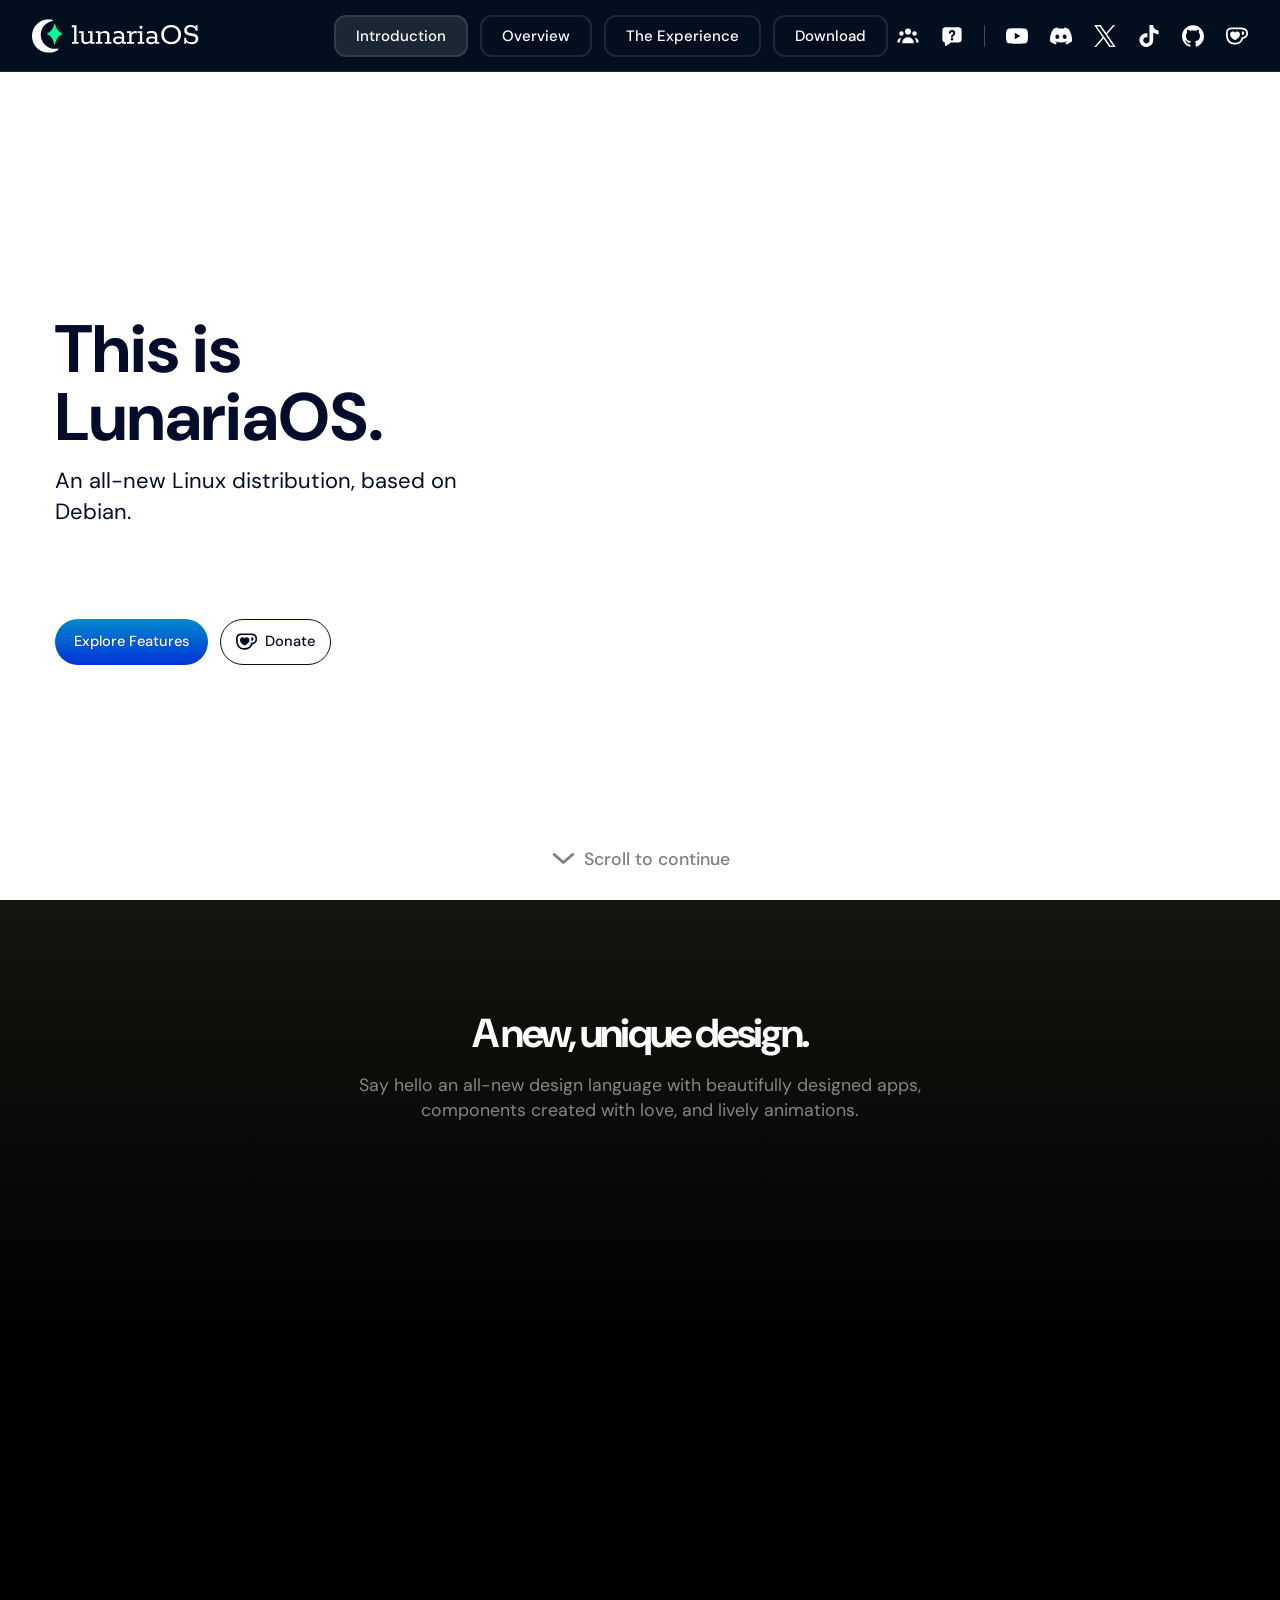
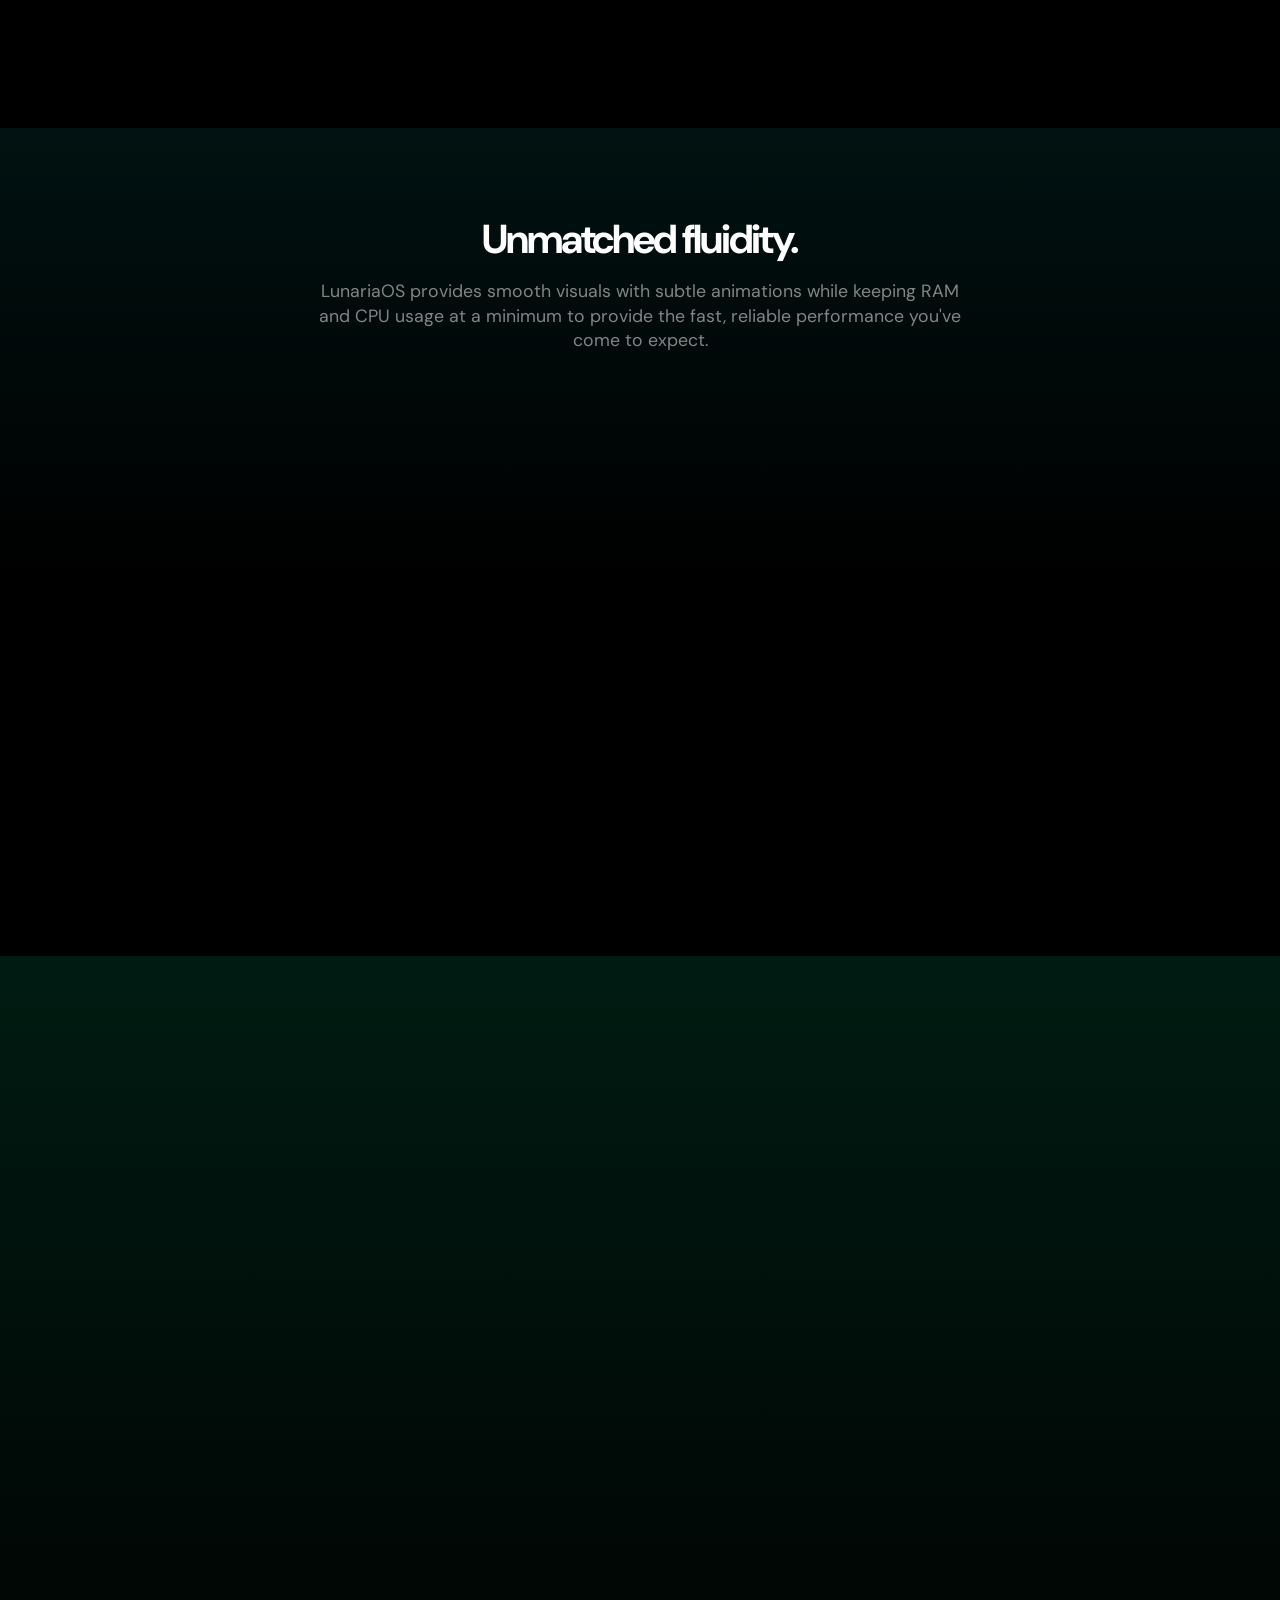
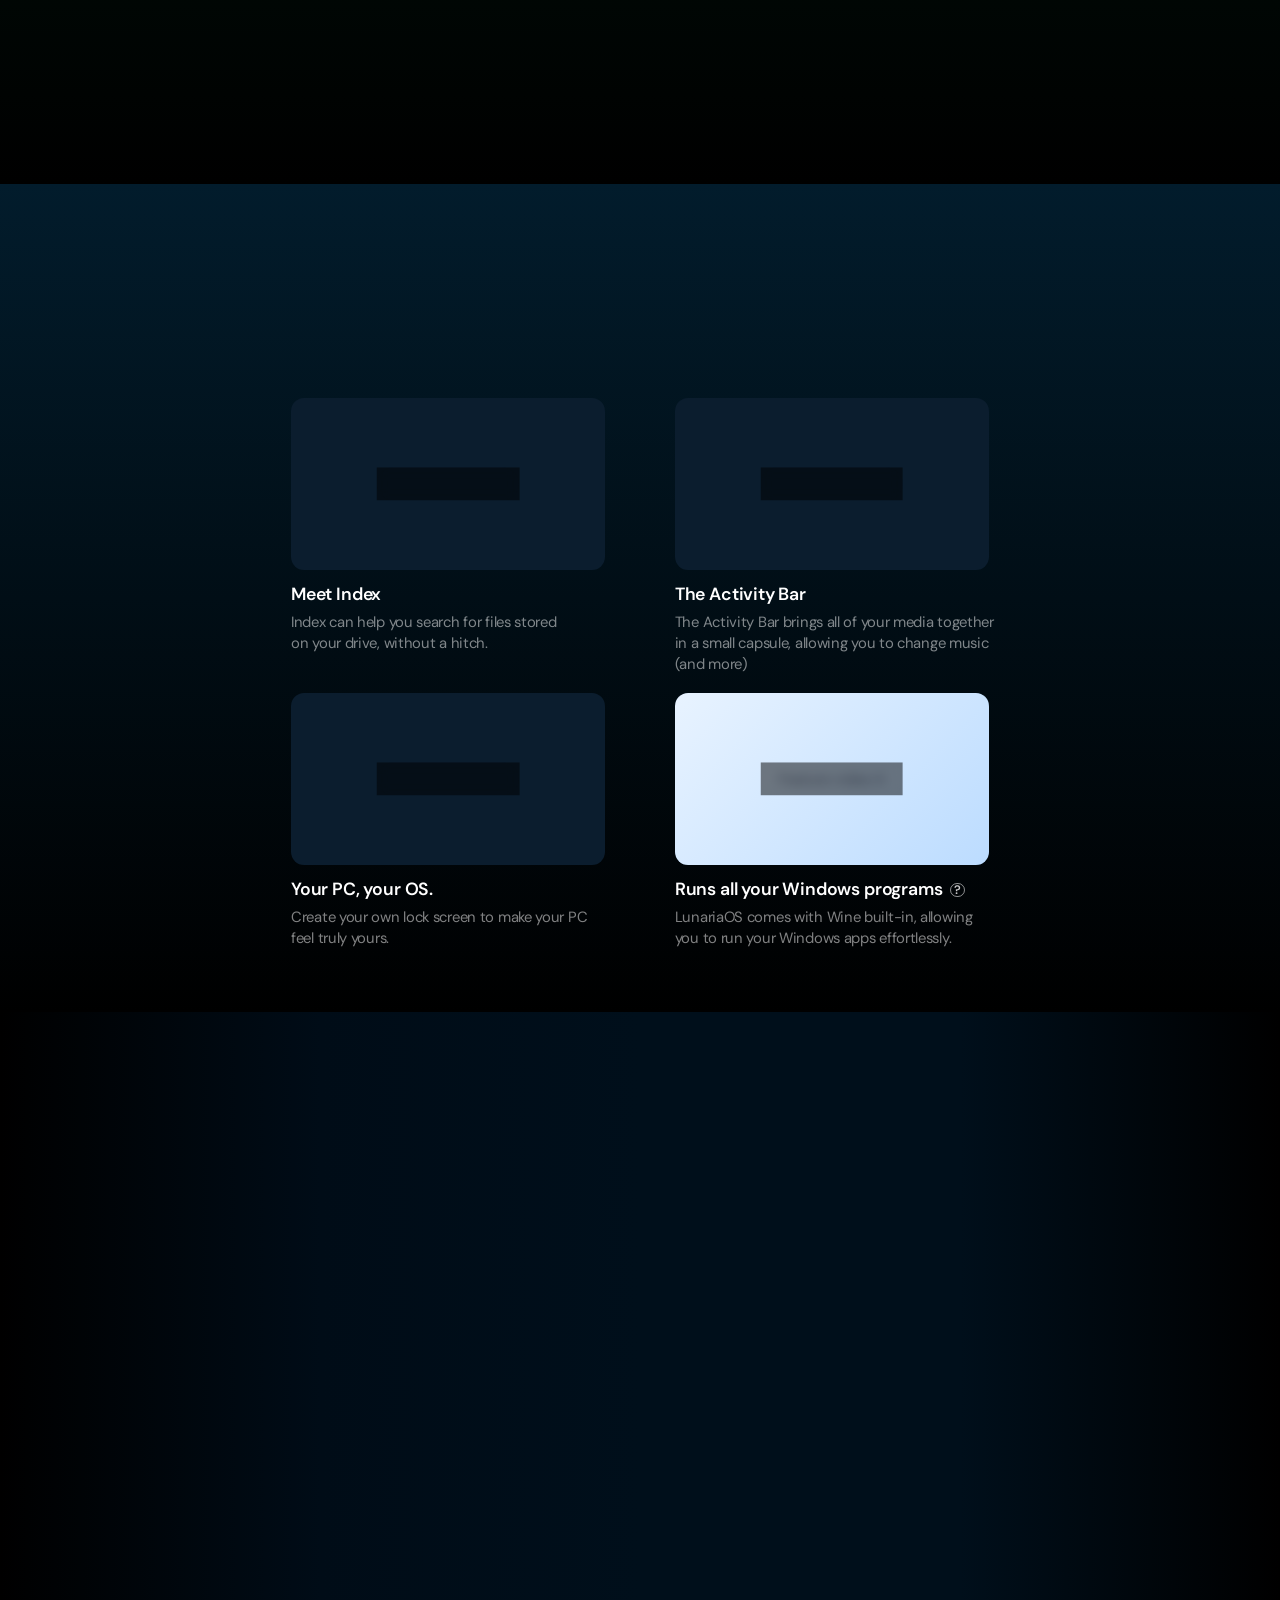
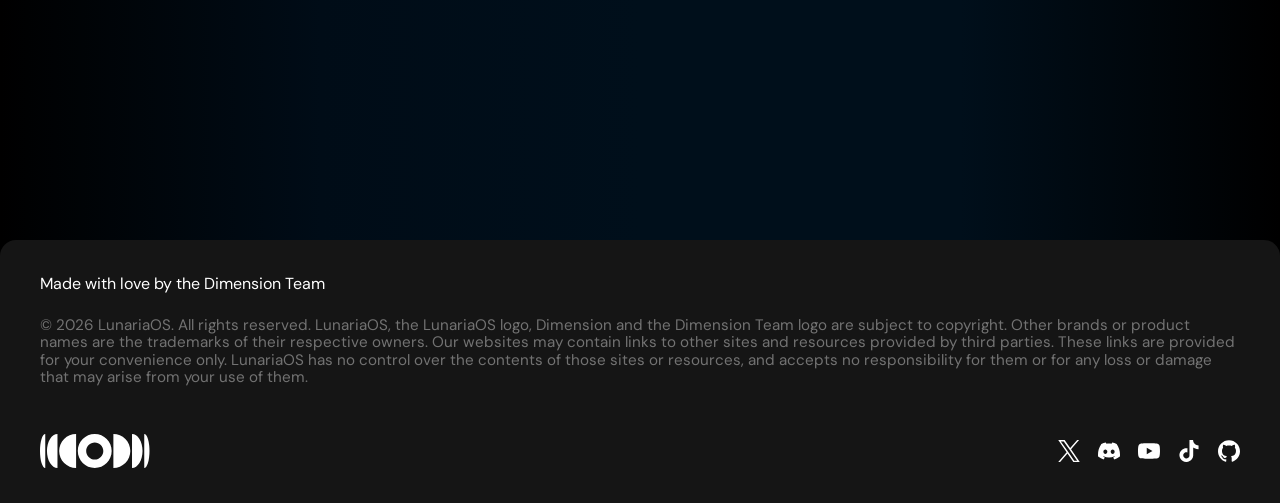
==== commit e4610073: "re-wrote some of the text. will review it again later, this is subject to change" ====
--- a/index.html
+++ b/index.html
@@ -88,7 +88,7 @@
     <section class="panel hero" id="introduction" data-reveal>
       <div class="hero-text">
         <h1 class="hero-title">This is<br>LunariaOS.</h1>
-        <p class="hero-subtitle">A new Linux distribution built on Debian.</p>
+        <p class="hero-subtitle">An all-new Linux distribution, based on Debian.</p>
         <div class="hero-actions">
           <a class="btn btn-explore" href="#overview">
             <span class="btn-dots" aria-hidden="true"></span>
@@ -118,8 +118,8 @@
 
     <section class="panel showcase" id="overview" data-reveal>
       <div class="showcase-head">
-        <h2 class="showcase-title reveal">A brand new and unique design.</h2>
-        <p class="showcase-subtitle reveal">Meet beautifully designed apps and components created with love. Equipped with lively animations across the OS, with User Experience in mind.</p>
+        <h2 class="showcase-title reveal">A new, unique design.</h2>
+        <p class="showcase-subtitle reveal">Say hello an all-new design language with beautifully designed apps, components created with love, and lively animations.</p>
       </div>
       <div class="showcase-media reveal">
         <video class="showcase-video" data-src="videos/overview/newuniquedsg.mp4" aria-label="LunariaOS desktop preview" autoplay muted loop playsinline data-reveal-video></video>
@@ -130,7 +130,7 @@
     <section class="panel showcase showcase--fluidity" id="fluidity" data-nav="overview" data-reveal>
       <div class="showcase-head">
         <h2 class="showcase-title reveal">Unmatched fluidity.</h2>
-        <p class="showcase-subtitle reveal">LunariaOS provides smooth visuals with subtle animations, running efficiently on minimal RAM and CPU for fast, reliable performance.</p>
+        <p class="showcase-subtitle reveal">LunariaOS provides smooth visuals with subtle animations while keeping RAM and CPU usage at a minimum to provide the fast, reliable performance you've come to expect.</p>
       </div>
       <div class="showcase-media reveal">
         <video class="showcase-video" data-src="videos/overview/unmatchedfluidity.mp4" aria-label="LunariaOS calculator and taskbar preview" autoplay muted loop playsinline data-reveal-video></video>
@@ -139,8 +139,8 @@
     </section>
 
     <section class="panel showcase showcase--experience" id="experience" data-reveal>
-      <h2 class="showcase-title reveal">See the experience:</h2>
-      <p class="showcase-subtitle reveal">Here’s a closer look at the new experience with LunariaOS.</p>
+      <h2 class="showcase-title reveal">See it for yourself.</h2>
+      <p class="showcase-subtitle reveal">Here’s why LunariaOS's user experience is truly unmatched:</p>
 
       <div class="carousel" role="region" aria-roledescription="carousel" aria-label="LunariaOS experience">
         <div class="carousel-stage reveal">
@@ -160,20 +160,20 @@
 
         <div class="carousel-captions reveal" aria-live="off">
           <div class="carousel-caption is-active">
-            <h3 class="caption-title">Our Lock Screen is different than the others.</h3>
-            <p class="caption-text">Out of the box, you can customize the lock screen in many ways.</p>
+            <h3 class="caption-title">Customizable at its core</h3>
+            <p class="caption-text">LunariaOS's enhanced customization features allow you to make its interface truly yours.</p>
           </div>
           <div class="carousel-caption">
-            <h3 class="caption-title">Brand new, carefully crafted wallpaper backgrounds</h3>
-            <p class="caption-text">Our wallpapers beautifully adjust to your PC, with lively animations.</p>
+            <h3 class="caption-title">Carefully crafted wallpapers</h3>
+            <p class="caption-text">Our wallpapers are designed to dynamically adjust to your PC's environment, allowing for a more immersive experience.</p>
           </div>
           <div class="carousel-caption">
-            <h3 class="caption-title">Small, expressive and lively animations</h3>
-            <p class="caption-text">Every single small component has its own gorgeously animated icons.</p>
+            <h3 class="caption-title">Expressive and lively animations</h3>
+            <p class="caption-text">Every single component, no matter how large or small, is carefully animated for a smooth & fluid user experience.</p>
           </div>
           <div class="carousel-caption">
-            <h3 class="caption-title">Expanded Multi-Tasking</h3>
-            <p class="caption-text">Manage every single active app window with just a single keybind.</p>
+            <h3 class="caption-title">Enhanced multi-tasking</h3>
+            <p class="caption-text">Manage your desktop with just a single keybind.</p>
           </div>
         </div>
 
@@ -195,8 +195,8 @@
     </section>
 
     <section class="panel showcase showcase--features" id="features" data-nav="experience" data-reveal>
-      <h2 class="showcase-title reveal">LunariaOS brings many features</h2>
-      <p class="showcase-subtitle reveal">And even more of them coming later!</p>
+      <h2 class="showcase-title reveal">Yup, there's more.</h2>
+      <p class="showcase-subtitle reveal">Here's a tiny peek at some of features that LunariaOS comes with out of the box:</p>
 
       <div class="feature-grid">
         <article class="feature-card reveal">
@@ -209,7 +209,7 @@
             </div>
           </div>
           <h3 class="feature-title">Meet Index</h3>
-          <p class="feature-text">Index can help you search for any files stored <span class="nowrap">on your disk instantly,</span> without a single stutter.</p>
+          <p class="feature-text">Index can help you search for files stored <span class="nowrap">on your drive, without a hitch.</span></p>
         </article>
         <article class="feature-card reveal">
           <div class="feature-media" role="group" tabindex="0" aria-label="Preview video: The Activity Bar">
@@ -221,7 +221,7 @@
             </div>
           </div>
           <h3 class="feature-title">The Activity Bar</h3>
-          <p class="feature-text">The Bar speeds work by managing tasks in a small capsule, like changing Music (and more)</p>
+          <p class="feature-text">The Activity Bar brings all of your media together in a small capsule, allowing you to change music (and more)</p>
         </article>
         <article class="feature-card reveal">
           <div class="feature-media" role="group" tabindex="0" aria-label="Preview video: Your PC, your OS.">
@@ -233,7 +233,7 @@
             </div>
           </div>
           <h3 class="feature-title">Your PC, your OS.</h3>
-          <p class="feature-text">Create your own customized Lock Screen to make your PC feel like you.</p>
+          <p class="feature-text">Create your own lock screen to make your PC feel truly yours.</p>
         </article>
         <article class="feature-card reveal">
           <div class="feature-media" role="group" tabindex="0" aria-label="Preview video: Any Windows app support">
@@ -245,8 +245,8 @@
               <span class="hint-tap">Tap to play</span>
             </div>
           </div>
-          <h3 class="feature-title">Any Windows app support <span class="info-tip"><button class="info-tip-btn" type="button" aria-label="More about Windows app support" aria-describedby="wine-tip">?</button><span class="info-tip-bubble" id="wine-tip" role="tooltip">Wine isn’t confirmed as the compatibility layer for Windows apps yet. This may change in the future.</span></span></h3>
-          <p class="feature-text">You can run any Windows app with built-in <span class="nowrap">Wine out-of-the-box.</span></p>
+          <h3 class="feature-title">Runs all your Windows programs <span class="info-tip"><button class="info-tip-btn" type="button" aria-label="More about Windows app support" aria-describedby="wine-tip">?</button><span class="info-tip-bubble" id="wine-tip" role="tooltip">Wine isn’t confirmed as the compatibility layer for Windows apps yet. This may change in the future.</span></span></h3>
+          <p class="feature-text">LunariaOS comes with Wine built-in, allowing you to run your Windows apps effortlessly.</p>
         </article>
       </div>
       <span class="snap-end" aria-hidden="true"></span>
@@ -261,14 +261,14 @@
 
       <div class="download-head">
         <h2 class="download-title reveal">Get <img class="download-logo" src="logos/lunariaos_general_logo.svg" alt="LunariaOS"></h2>
-        <p class="download-text reveal">LunariaOS is not officially out yet. We still have a long way to go. If you want to be up to date with every new update about this OS, join our Server!</p>
+        <p class="download-text reveal">LunariaOS has not been officially released yet. If you would like to stay up-to-date on LunariaOS, join our Discord server.</p>
       </div>
 
       <div class="download-actions reveal">
         <a class="btn btn-discord" href="https://discord.gg/k6UEKpXW3" target="_blank" rel="noopener noreferrer">
           <span class="btn-dots" aria-hidden="true"></span>
           <svg class="btn-icon" viewBox="0 0 24 24" aria-hidden="true" focusable="false"><use href="#icon-discord"/></svg>
-          <span class="btn-label">Join the Discord Server</span>
+          <span class="btn-label">Join the Discord server</span>
         </a>
         <a class="btn btn-donate btn-donate--light" href="https://ko-fi.com/lunariaos" target="_blank" rel="noopener noreferrer">
           <svg class="btn-icon" viewBox="0 0 24 24" aria-hidden="true" focusable="false"><use href="#icon-kofi"/></svg>
@@ -281,7 +281,7 @@
   <footer class="footer">
     <div class="footer-inner">
       <p class="footer-credit">Made with love by the Dimension Team</p>
-      <p class="footer-legal">© 2026 LunariaOS. All rights reserved. LunariaOS, the LunariaOS logo, Dimension and the Dimension Team logo are copyrighted. Other brands or product names are the trademarks of their respective owners. Our websites may contain links to other sites and resources provided by third parties. These links are provided for your convenience only. LunariaOS has no control over the contents of those sites or resources, and accepts no responsibility for them or for any loss or damage that may arise from your use of them.</p>
+      <p class="footer-legal">© 2026 LunariaOS. All rights reserved. LunariaOS, the LunariaOS logo, Dimension and the Dimension Team logo are subject to copyright. Other brands or product names are the trademarks of their respective owners. Our websites may contain links to other sites and resources provided by third parties. These links are provided for your convenience only. LunariaOS has no control over the contents of those sites or resources, and accepts no responsibility for them or for any loss or damage that may arise from your use of them.</p>
       <div class="footer-bottom">
         <div class="footer-brand">
           <button class="footer-logo-btn" type="button" aria-label="Dimension Team">
@@ -314,8 +314,8 @@
     <div class="donate-dialog" role="dialog" aria-modal="true" aria-labelledby="donate-title" aria-describedby="donate-text">
       <img class="donate-icon" src="logos/moedonate.svg" alt="">
       <h2 class="donate-title" id="donate-title">Want to donate to us?</h2>
-      <p class="donate-text" id="donate-text">Your donation helps LunariaOS grow and support everyone involved in the project. All contributions go straight to the team, without exception.</p>
-      <a class="donate-confirm" href="https://ko-fi.com/lunariaos" target="_blank" rel="noopener noreferrer">Redirect to Ko-Fi</a>
+      <p class="donate-text" id="donate-text">Your support helps support us and LunariaOS's development. All contributions will go straight to the team.</p>
+      <a class="donate-confirm" href="https://ko-fi.com/lunariaos" target="_blank" rel="noopener noreferrer">Go to Ko-Fi</a>
       <button class="donate-dismiss" type="button">Maybe next time...</button>
     </div>
   </div>
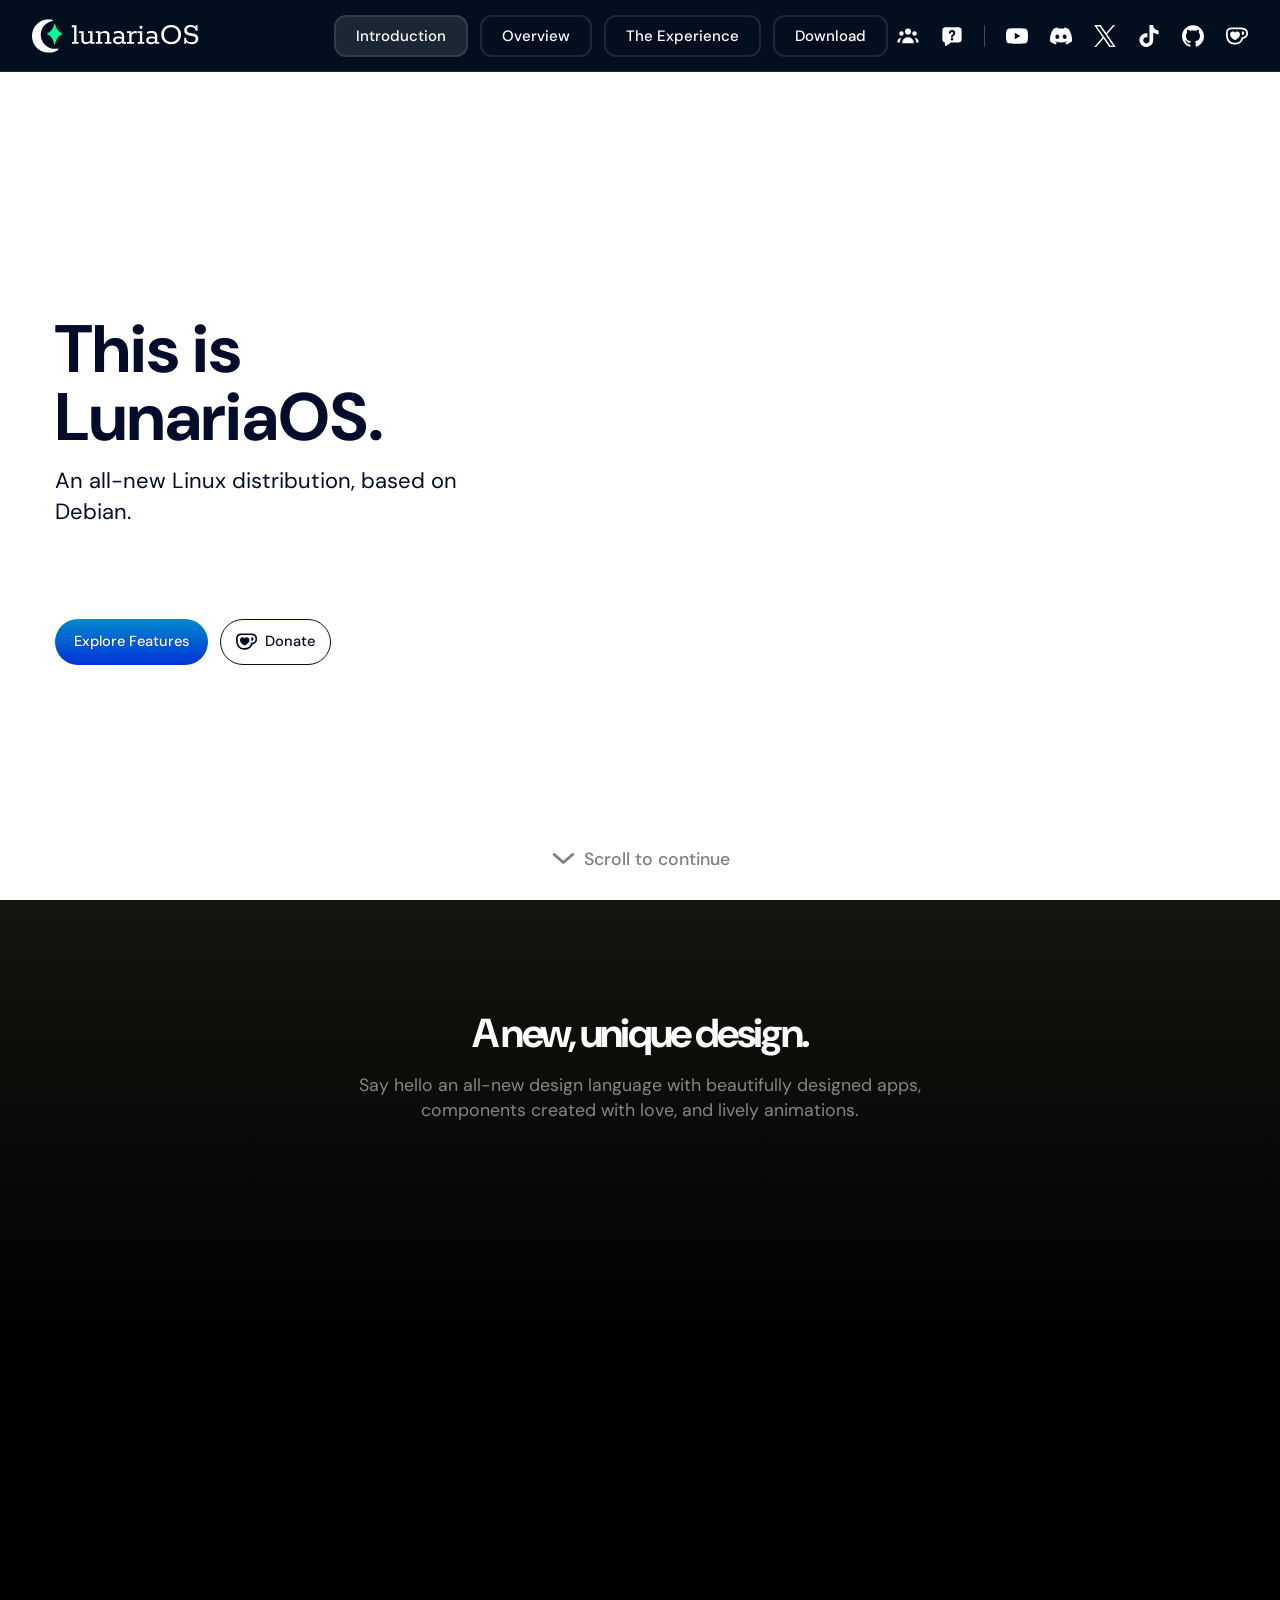
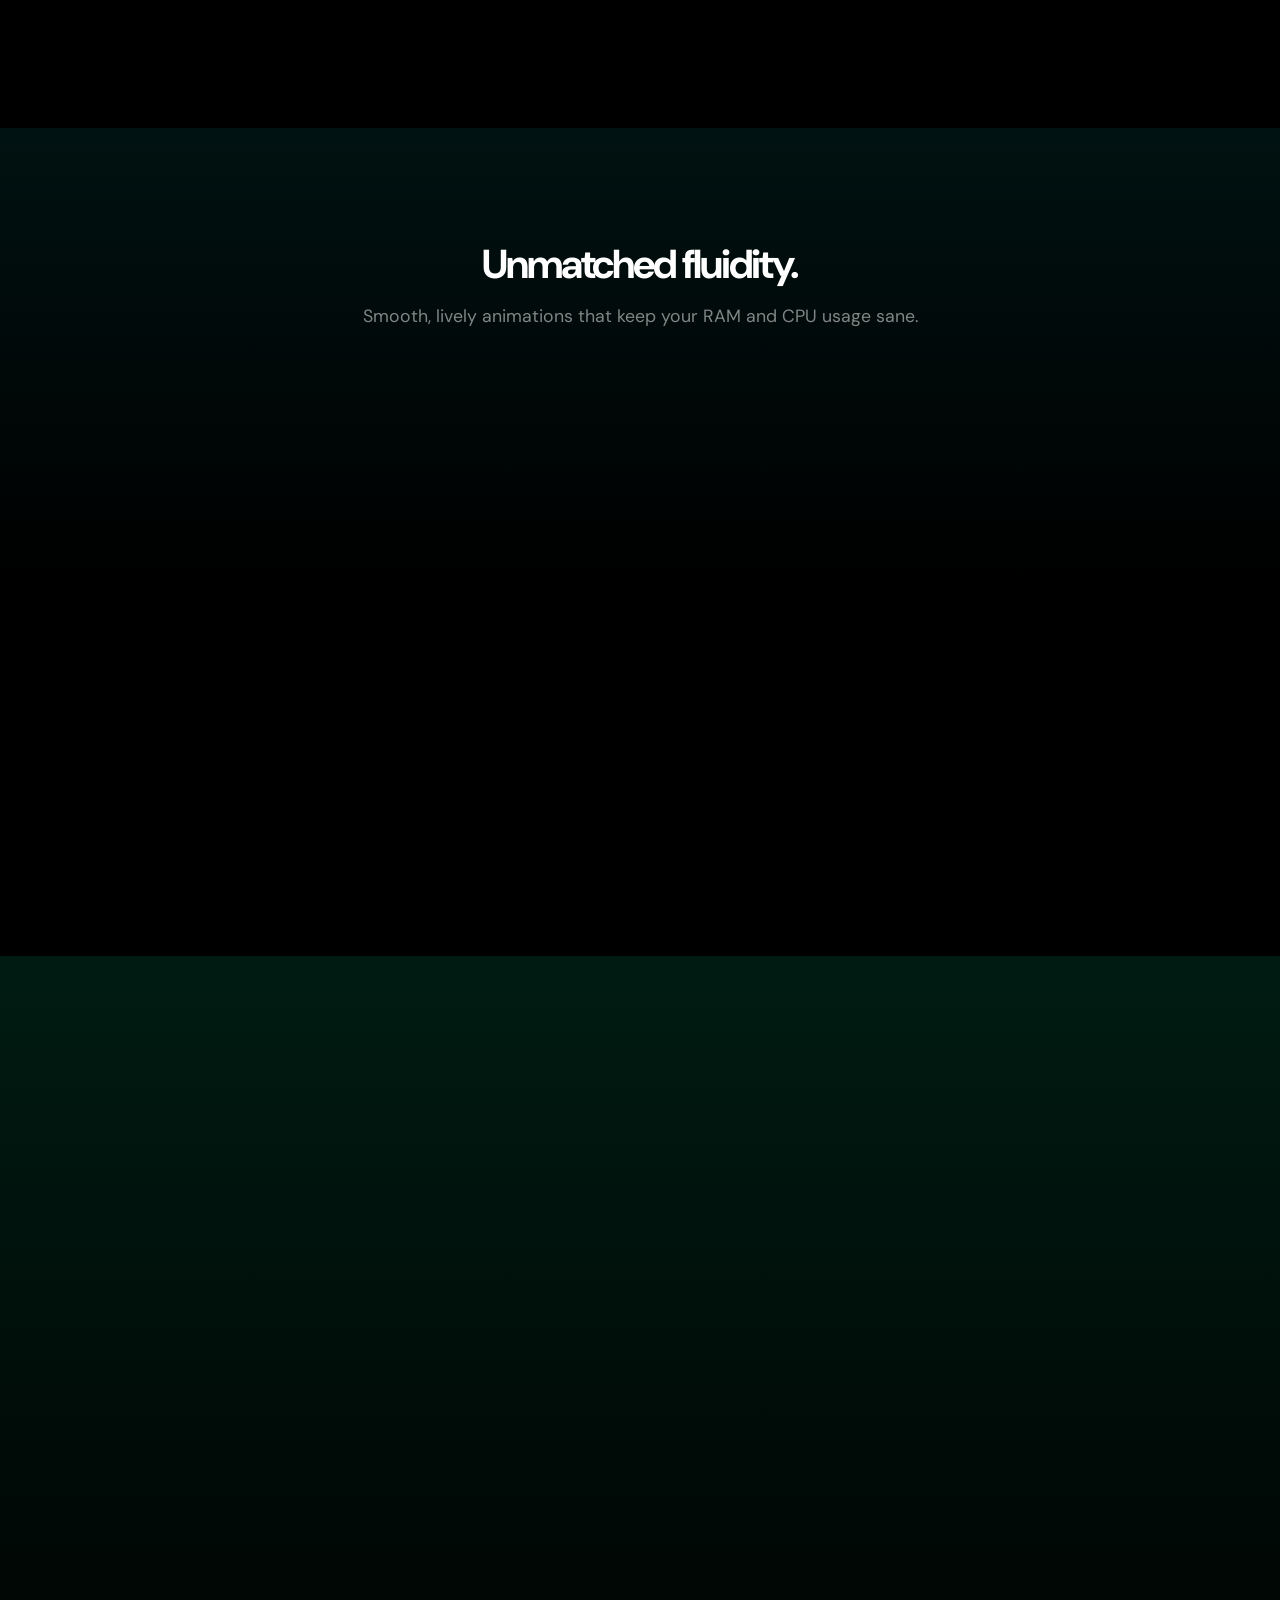
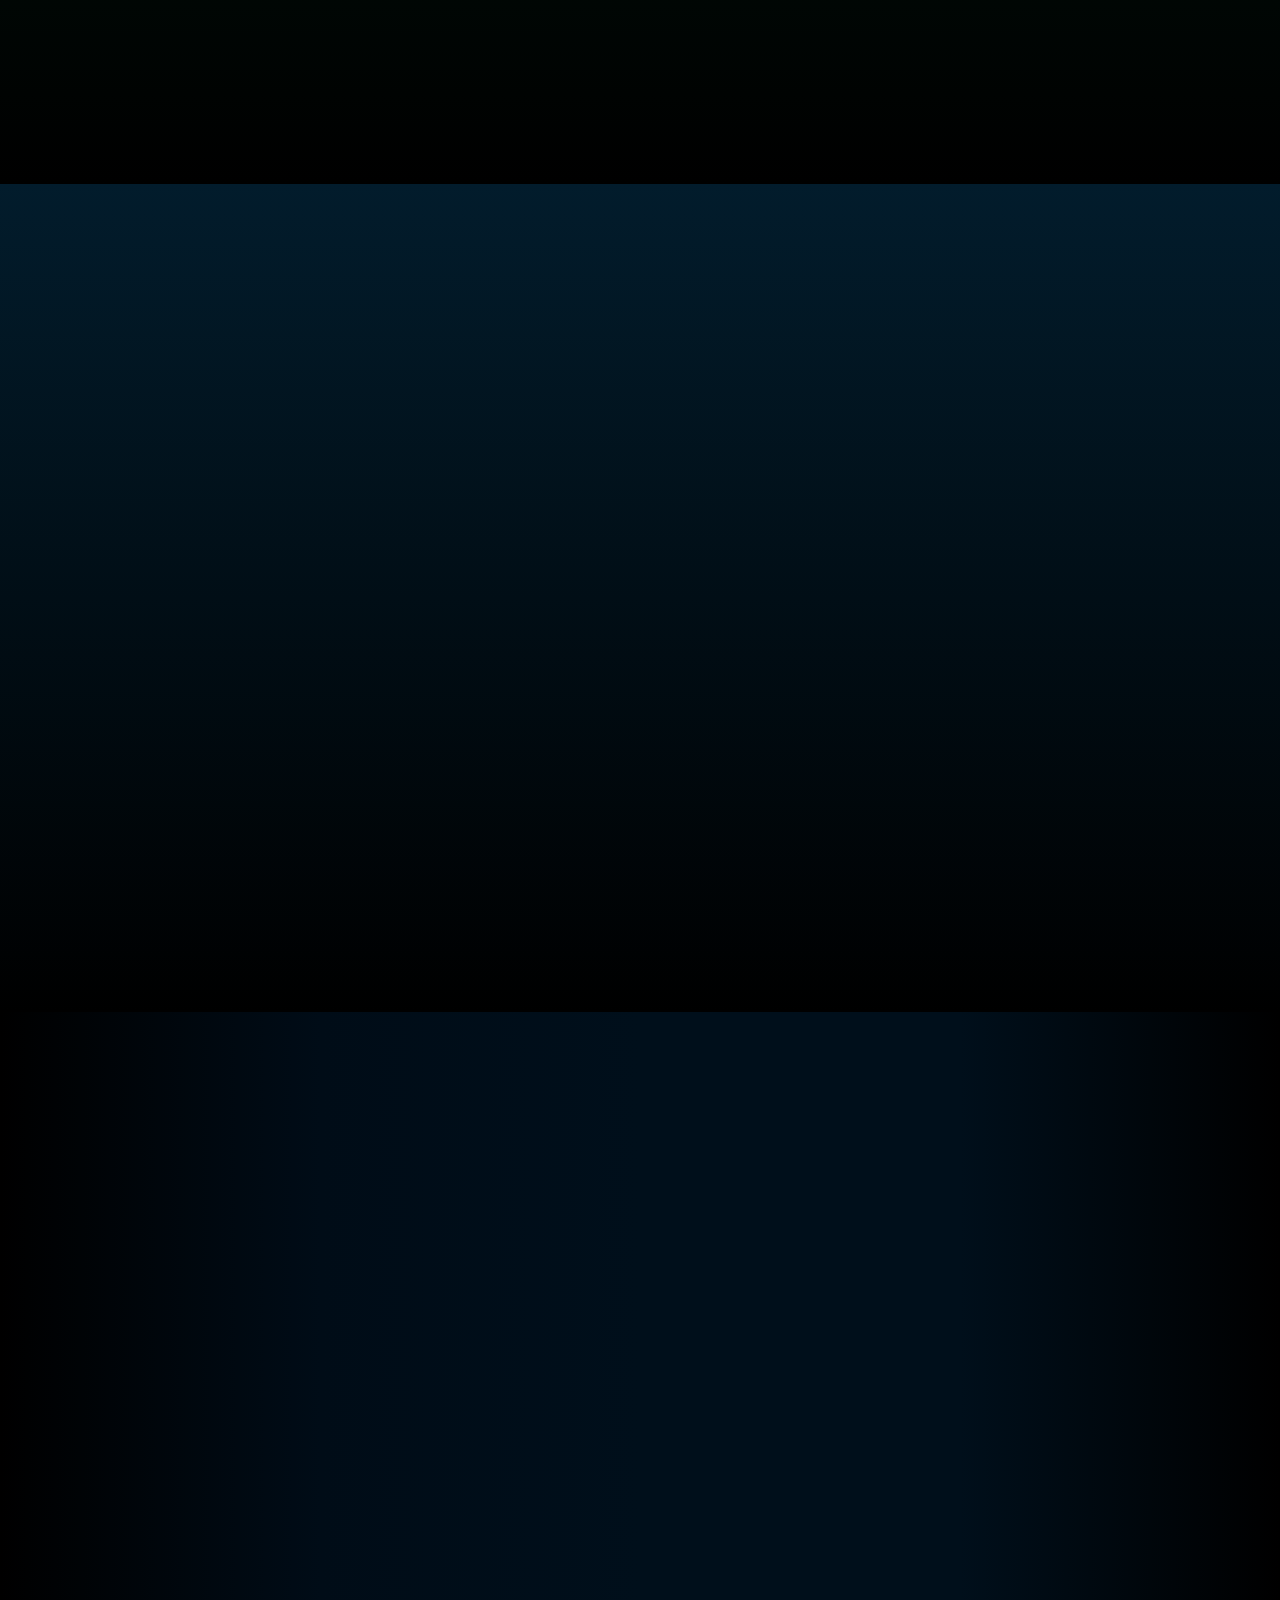
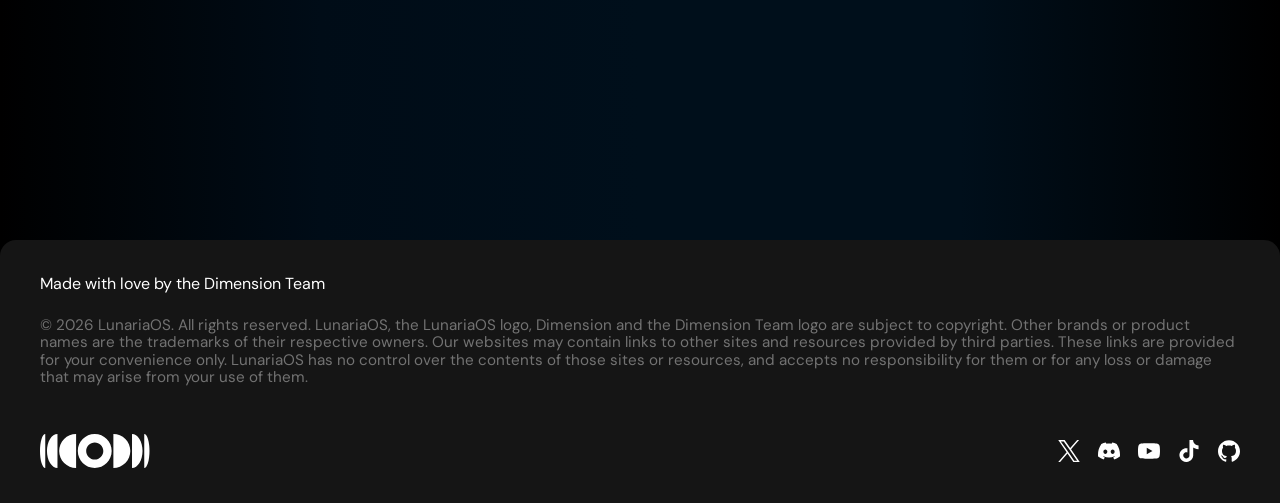
==== commit ee46dd65: "turns out I'm an idiot and made the text too long, making the scroll animation weird. hopefully this" ====
--- a/index.html
+++ b/index.html
@@ -130,7 +130,7 @@
     <section class="panel showcase showcase--fluidity" id="fluidity" data-nav="overview" data-reveal>
       <div class="showcase-head">
         <h2 class="showcase-title reveal">Unmatched fluidity.</h2>
-        <p class="showcase-subtitle reveal">LunariaOS provides smooth visuals with subtle animations while keeping RAM and CPU usage at a minimum to provide the fast, reliable performance you've come to expect.</p>
+        <p class="showcase-subtitle reveal">Smooth, lively animations that keep your RAM and CPU usage sane.</p>
       </div>
       <div class="showcase-media reveal">
         <video class="showcase-video" data-src="videos/overview/unmatchedfluidity.mp4" aria-label="LunariaOS calculator and taskbar preview" autoplay muted loop playsinline data-reveal-video></video>
@@ -196,7 +196,7 @@
 
     <section class="panel showcase showcase--features" id="features" data-nav="experience" data-reveal>
       <h2 class="showcase-title reveal">Yup, there's more.</h2>
-      <p class="showcase-subtitle reveal">Here's a tiny peek at some of features that LunariaOS comes with out of the box:</p>
+      <p class="showcase-subtitle reveal">Here's a peek at what LunariaOS comes with out of the box:</p>
 
       <div class="feature-grid">
         <article class="feature-card reveal">
@@ -209,7 +209,7 @@
             </div>
           </div>
           <h3 class="feature-title">Meet Index</h3>
-          <p class="feature-text">Index can help you search for files stored <span class="nowrap">on your drive, without a hitch.</span></p>
+            <p class="feature-text">Index helps you find any file on your drive, without a hitch.</p>
         </article>
         <article class="feature-card reveal">
           <div class="feature-media" role="group" tabindex="0" aria-label="Preview video: The Activity Bar">
@@ -221,7 +221,7 @@
             </div>
           </div>
           <h3 class="feature-title">The Activity Bar</h3>
-          <p class="feature-text">The Activity Bar brings all of your media together in a small capsule, allowing you to change music (and more)</p>
+          <p class="feature-text">All your media in a one small capsule, allowing you to skip songs and more.</p>
         </article>
         <article class="feature-card reveal">
           <div class="feature-media" role="group" tabindex="0" aria-label="Preview video: Your PC, your OS.">
@@ -245,8 +245,8 @@
               <span class="hint-tap">Tap to play</span>
             </div>
           </div>
-          <h3 class="feature-title">Runs all your Windows programs <span class="info-tip"><button class="info-tip-btn" type="button" aria-label="More about Windows app support" aria-describedby="wine-tip">?</button><span class="info-tip-bubble" id="wine-tip" role="tooltip">Wine isn’t confirmed as the compatibility layer for Windows apps yet. This may change in the future.</span></span></h3>
-          <p class="feature-text">LunariaOS comes with Wine built-in, allowing you to run your Windows apps effortlessly.</p>
+          <h3 class="feature-title">Runs your Windows apps <span class="info-tip"><button class="info-tip-btn" type="button" aria-label="More about Windows app support" aria-describedby="wine-tip">?</button><span class="info-tip-bubble" id="wine-tip" role="tooltip">Wine isn’t confirmed as the compatibility layer for Windows apps yet. This may change in the future.</span></span></h3>
+          <p class="feature-text">Runs all your favourite Windows apps out of the box, thanks to Wine.</p>
         </article>
       </div>
       <span class="snap-end" aria-hidden="true"></span>
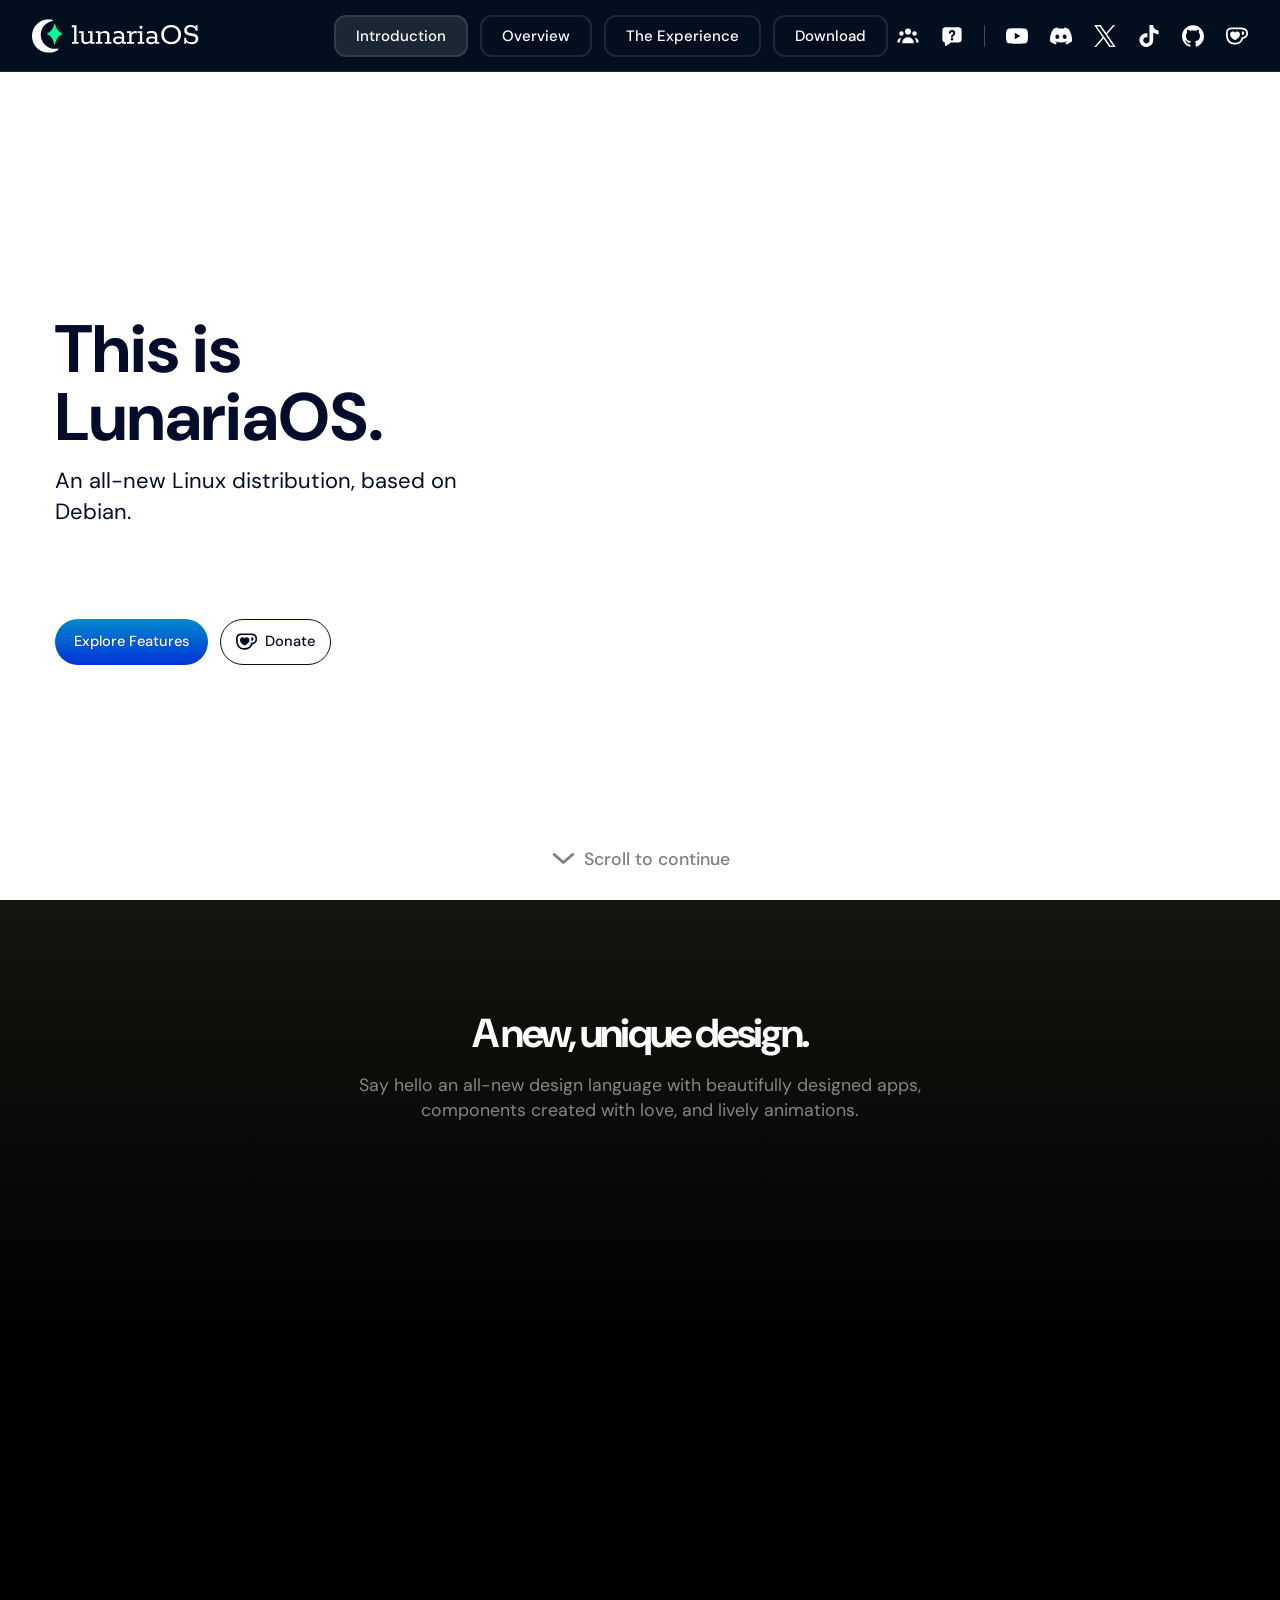
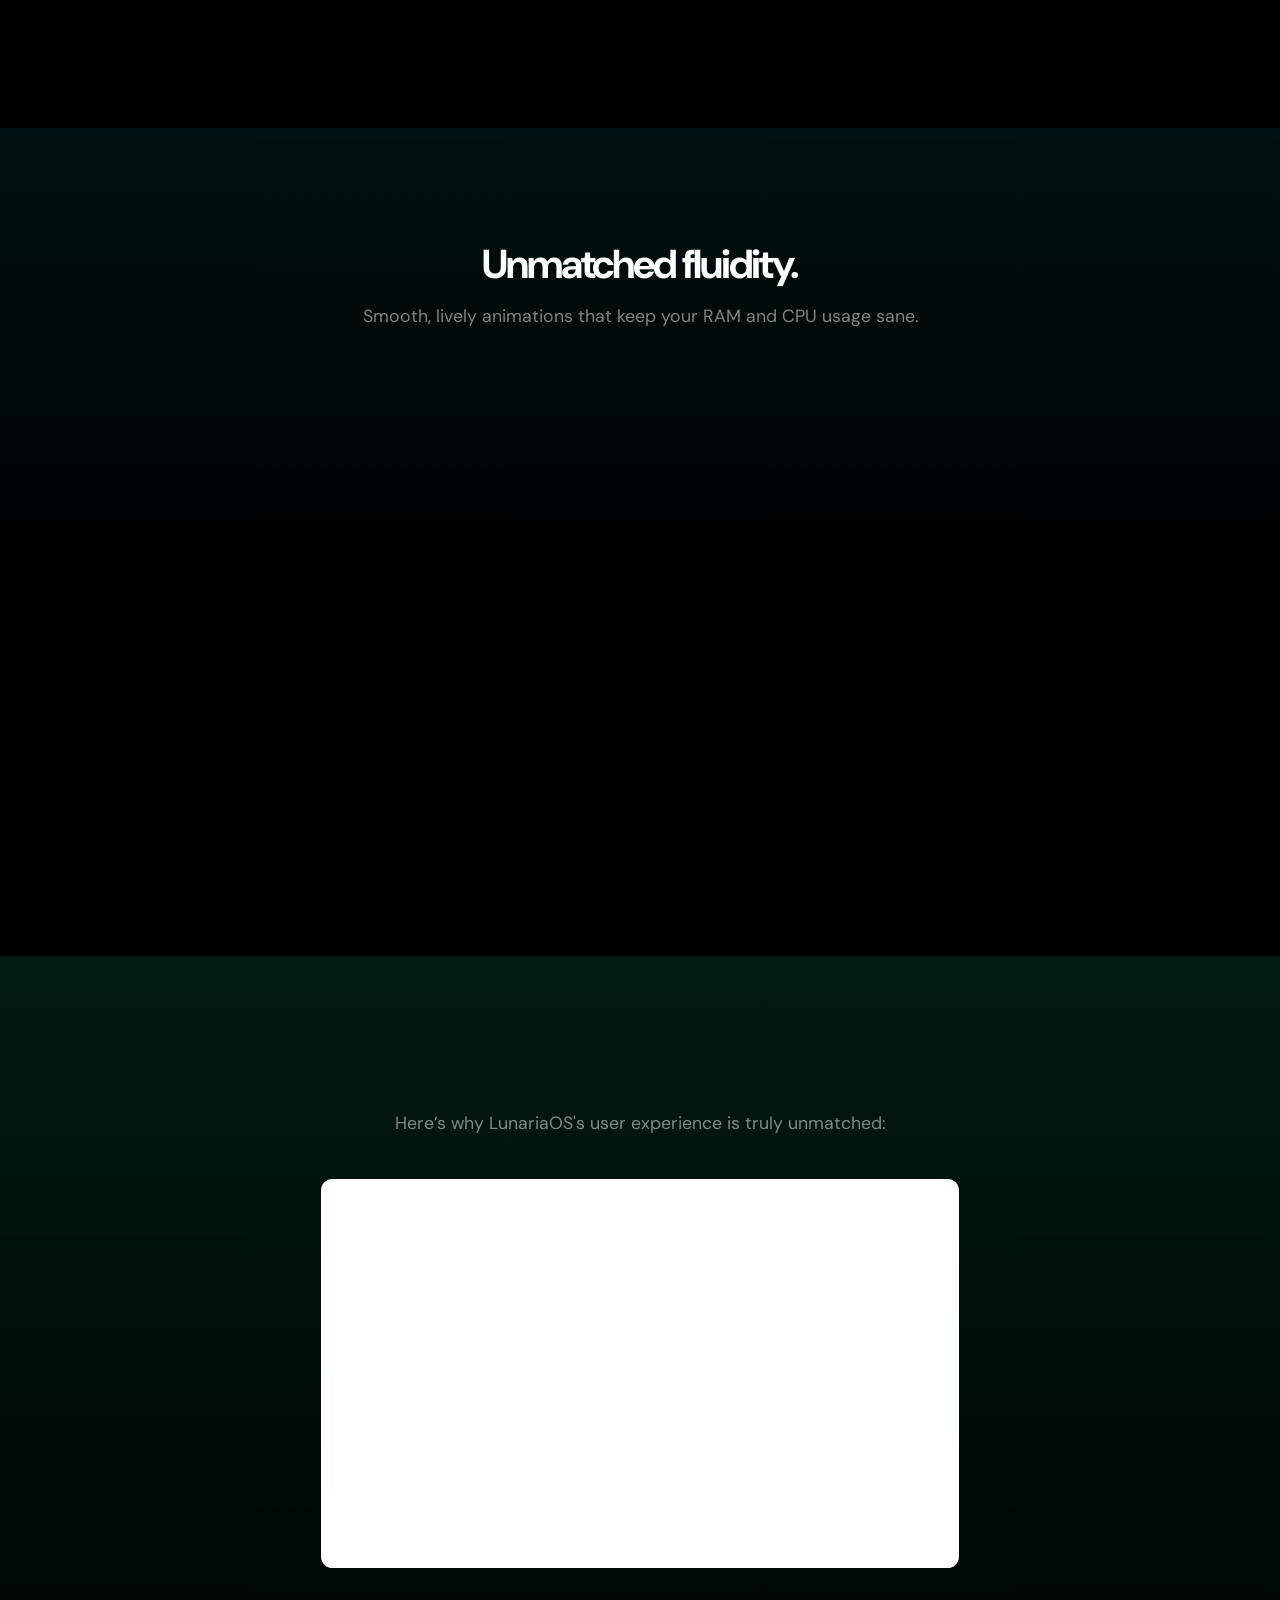
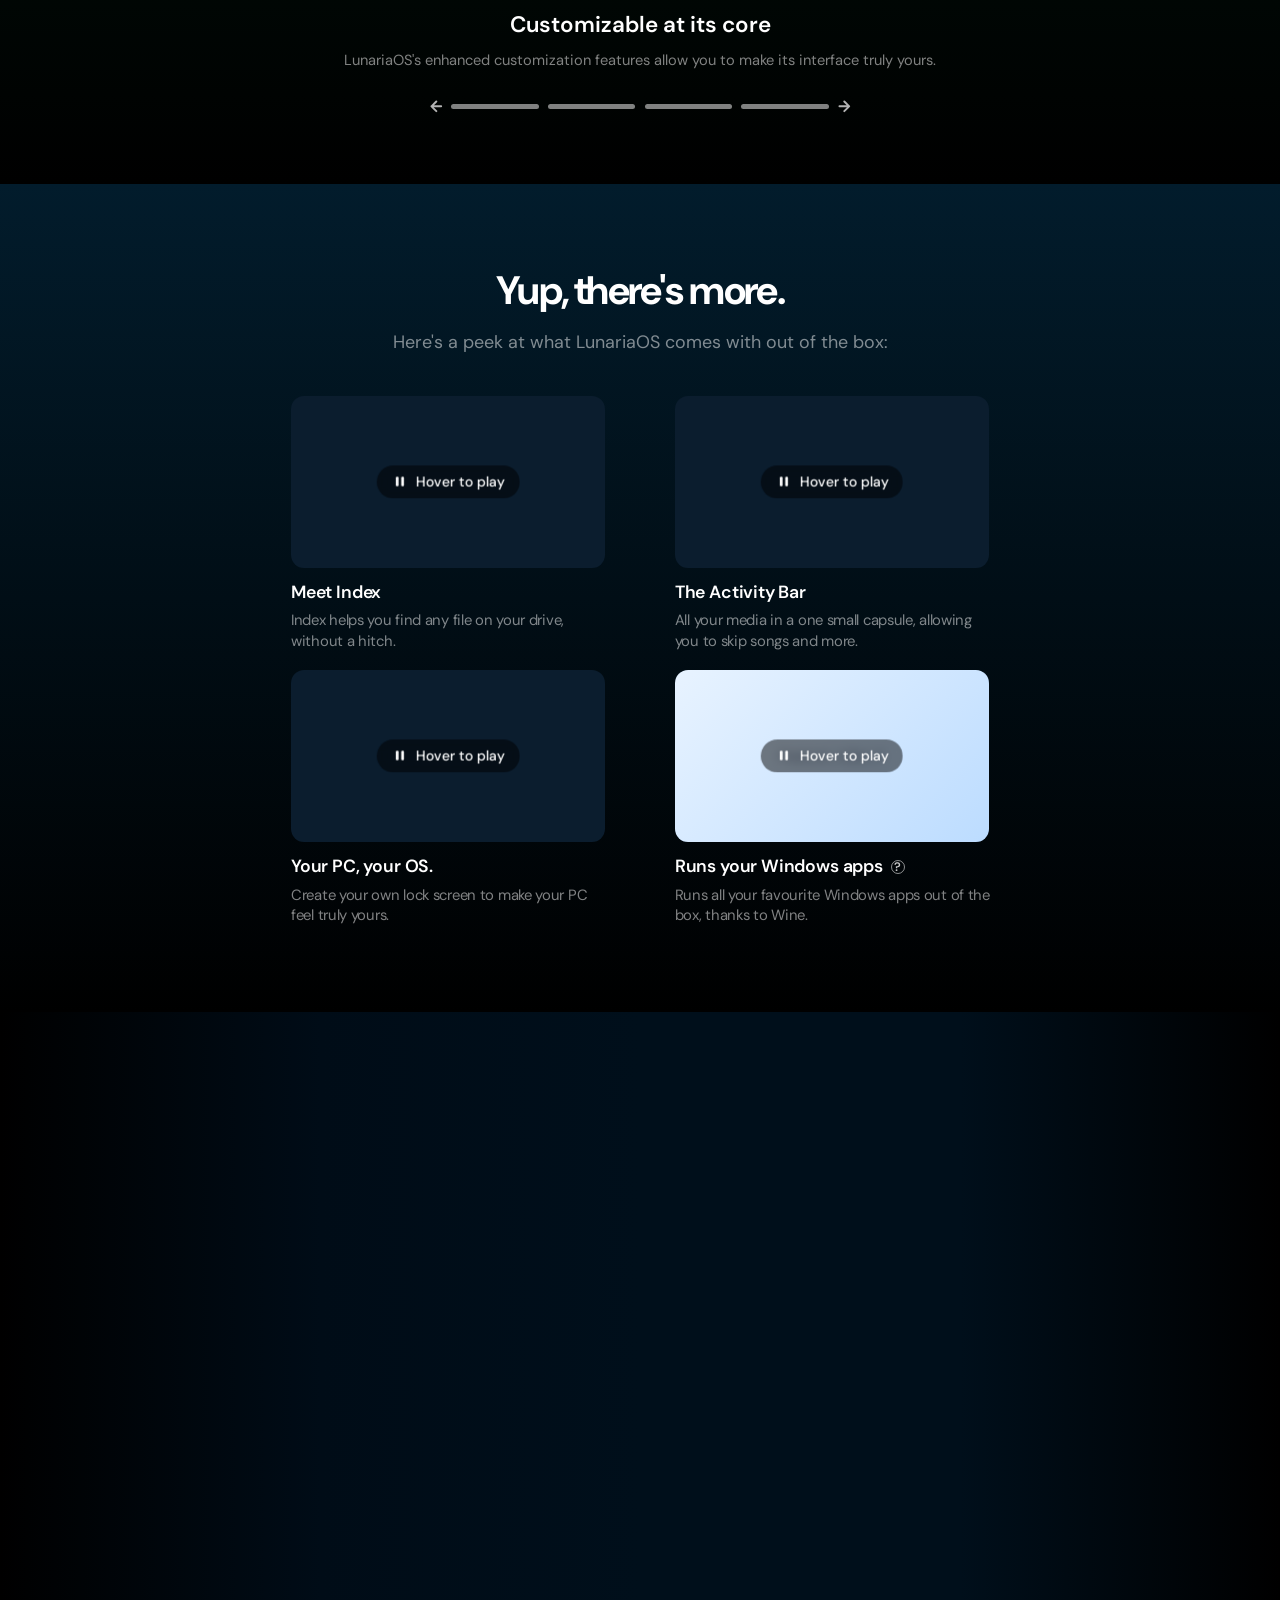
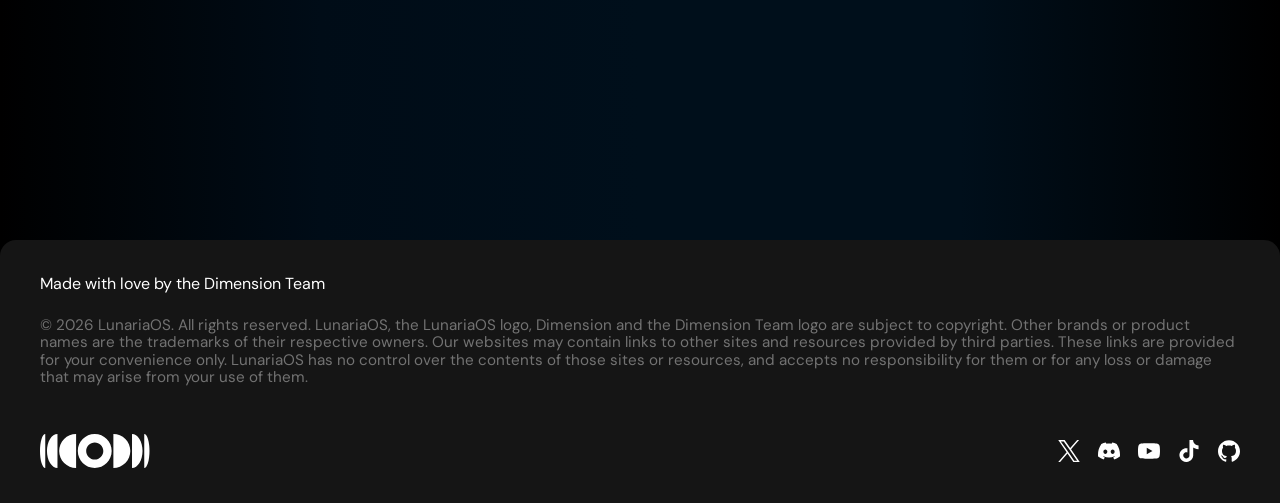
==== commit 9561971a: "Update discord link" ====
--- a/index.html
+++ b/index.html
@@ -65,7 +65,7 @@
         <a class="social-btn" href="https://www.youtube.com/@ameosbydimension" target="_blank" rel="noopener noreferrer" aria-label="YouTube">
           <svg viewBox="0 0 24 24" aria-hidden="true" focusable="false"><use href="#icon-youtube"/></svg>
         </a>
-        <a class="social-btn" href="https://discord.gg/k6UEKpXW3" target="_blank" rel="noopener noreferrer" aria-label="Discord">
+        <a class="social-btn" href="https://discord.gg/cDWmFGBmVC" target="_blank" rel="noopener noreferrer" aria-label="Discord">
           <svg viewBox="0 0 24 24" aria-hidden="true" focusable="false"><use href="#icon-discord"/></svg>
         </a>
         <a class="social-btn" href="https://x.com/LunariaOS" target="_blank" rel="noopener noreferrer" aria-label="X">
@@ -265,7 +265,7 @@
       </div>
 
       <div class="download-actions reveal">
-        <a class="btn btn-discord" href="https://discord.gg/k6UEKpXW3" target="_blank" rel="noopener noreferrer">
+        <a class="btn btn-discord" href="https://discord.gg/cDWmFGBmVC" target="_blank" rel="noopener noreferrer">
           <span class="btn-dots" aria-hidden="true"></span>
           <svg class="btn-icon" viewBox="0 0 24 24" aria-hidden="true" focusable="false"><use href="#icon-discord"/></svg>
           <span class="btn-label">Join the Discord server</span>
@@ -293,7 +293,7 @@
           <a class="social-btn" href="https://x.com/LunariaOS" target="_blank" rel="noopener noreferrer" aria-label="X">
             <svg viewBox="0 0 24 24" aria-hidden="true" focusable="false"><use href="#icon-x"/></svg>
           </a>
-          <a class="social-btn" href="https://discord.gg/k6UEKpXW3" target="_blank" rel="noopener noreferrer" aria-label="Discord">
+          <a class="social-btn" href="https://discord.gg/cDWmFGBmVC" target="_blank" rel="noopener noreferrer" aria-label="Discord">
             <svg viewBox="0 0 24 24" aria-hidden="true" focusable="false"><use href="#icon-discord"/></svg>
           </a>
           <a class="social-btn" href="https://www.youtube.com/@ameosbydimension" target="_blank" rel="noopener noreferrer" aria-label="YouTube">
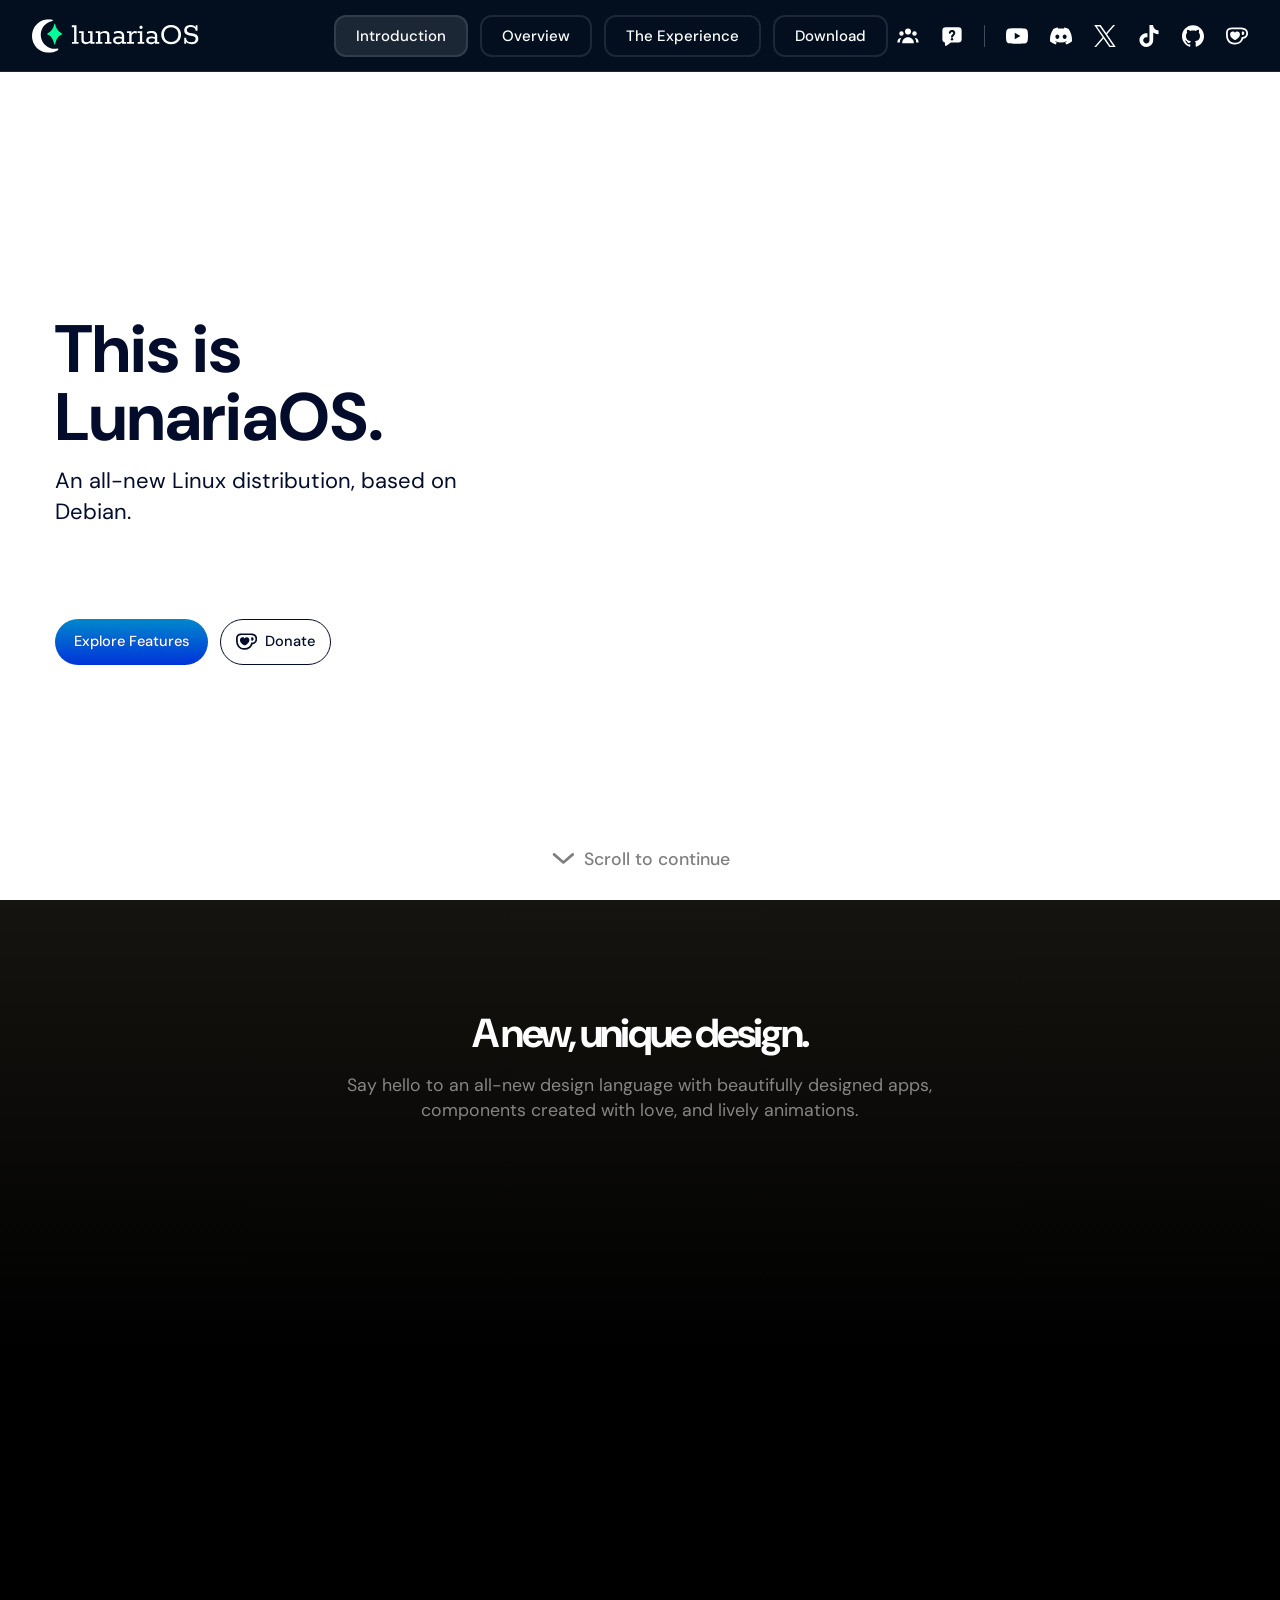
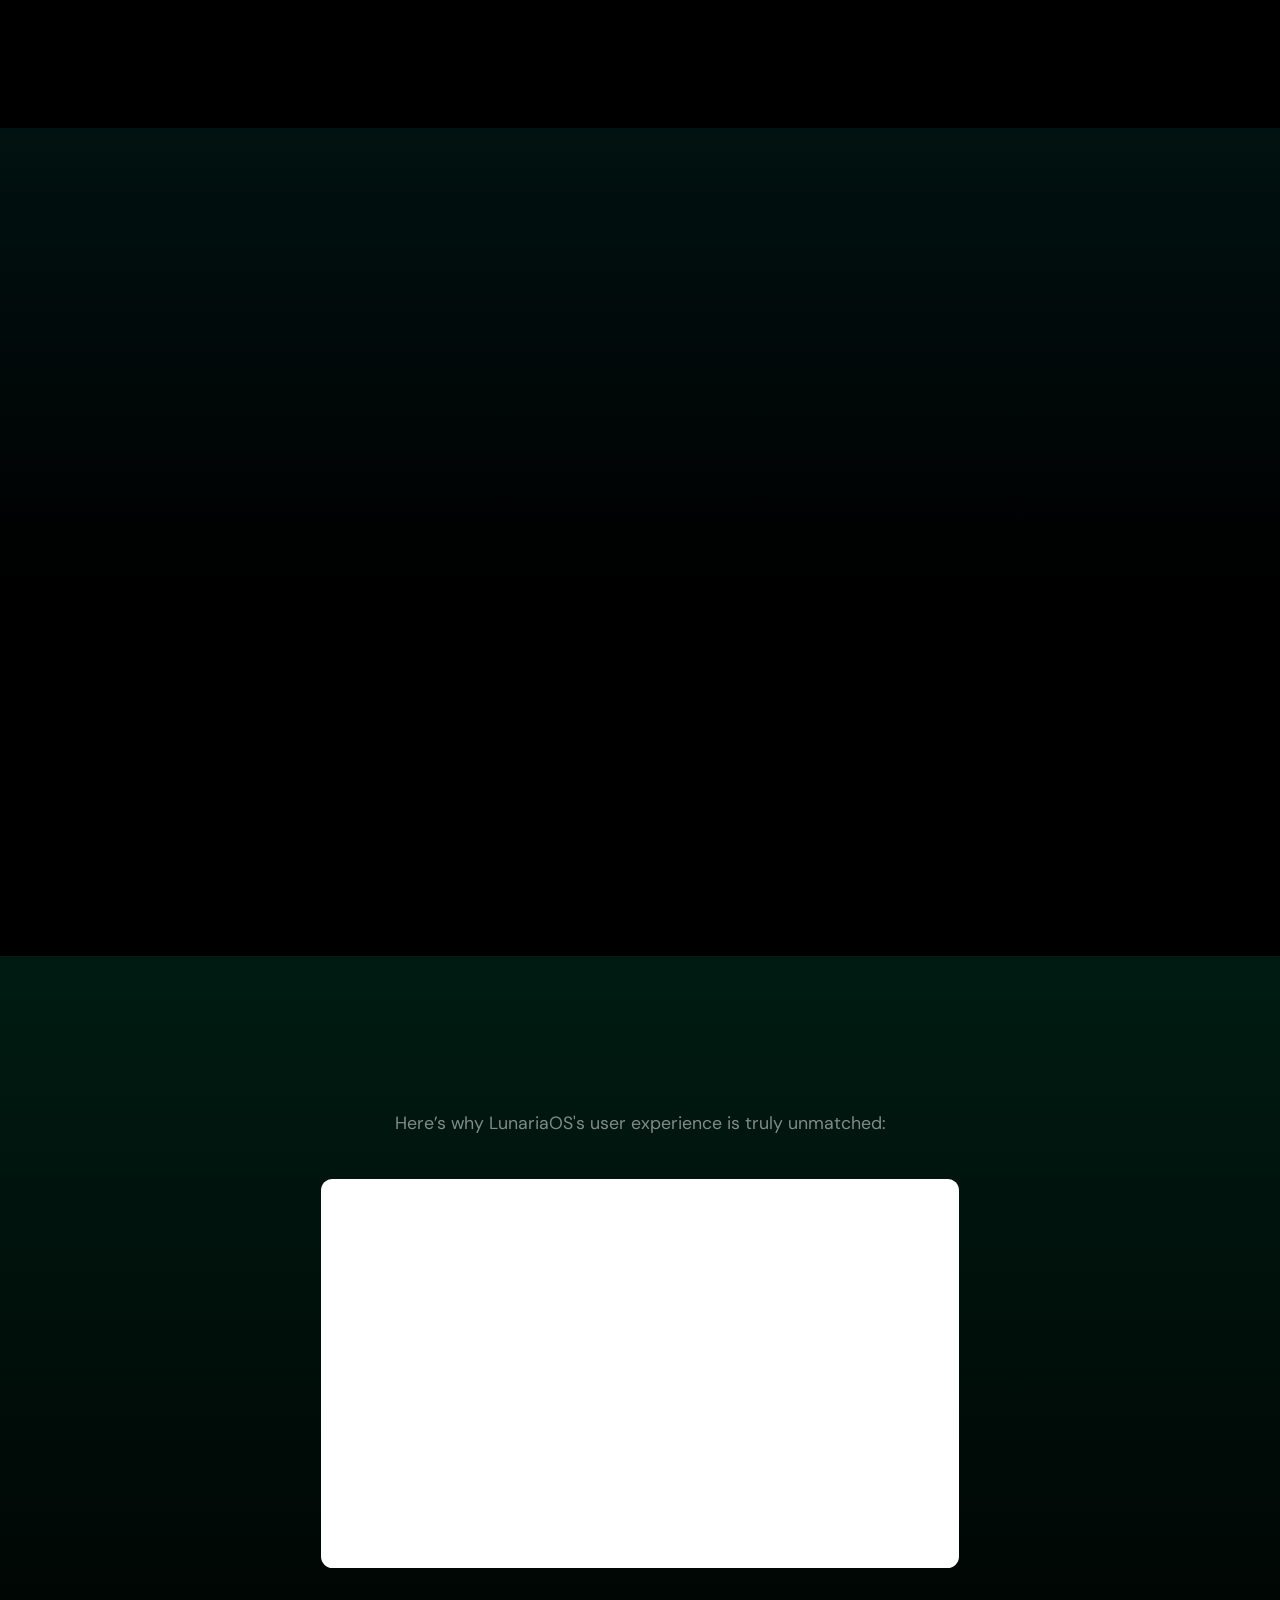
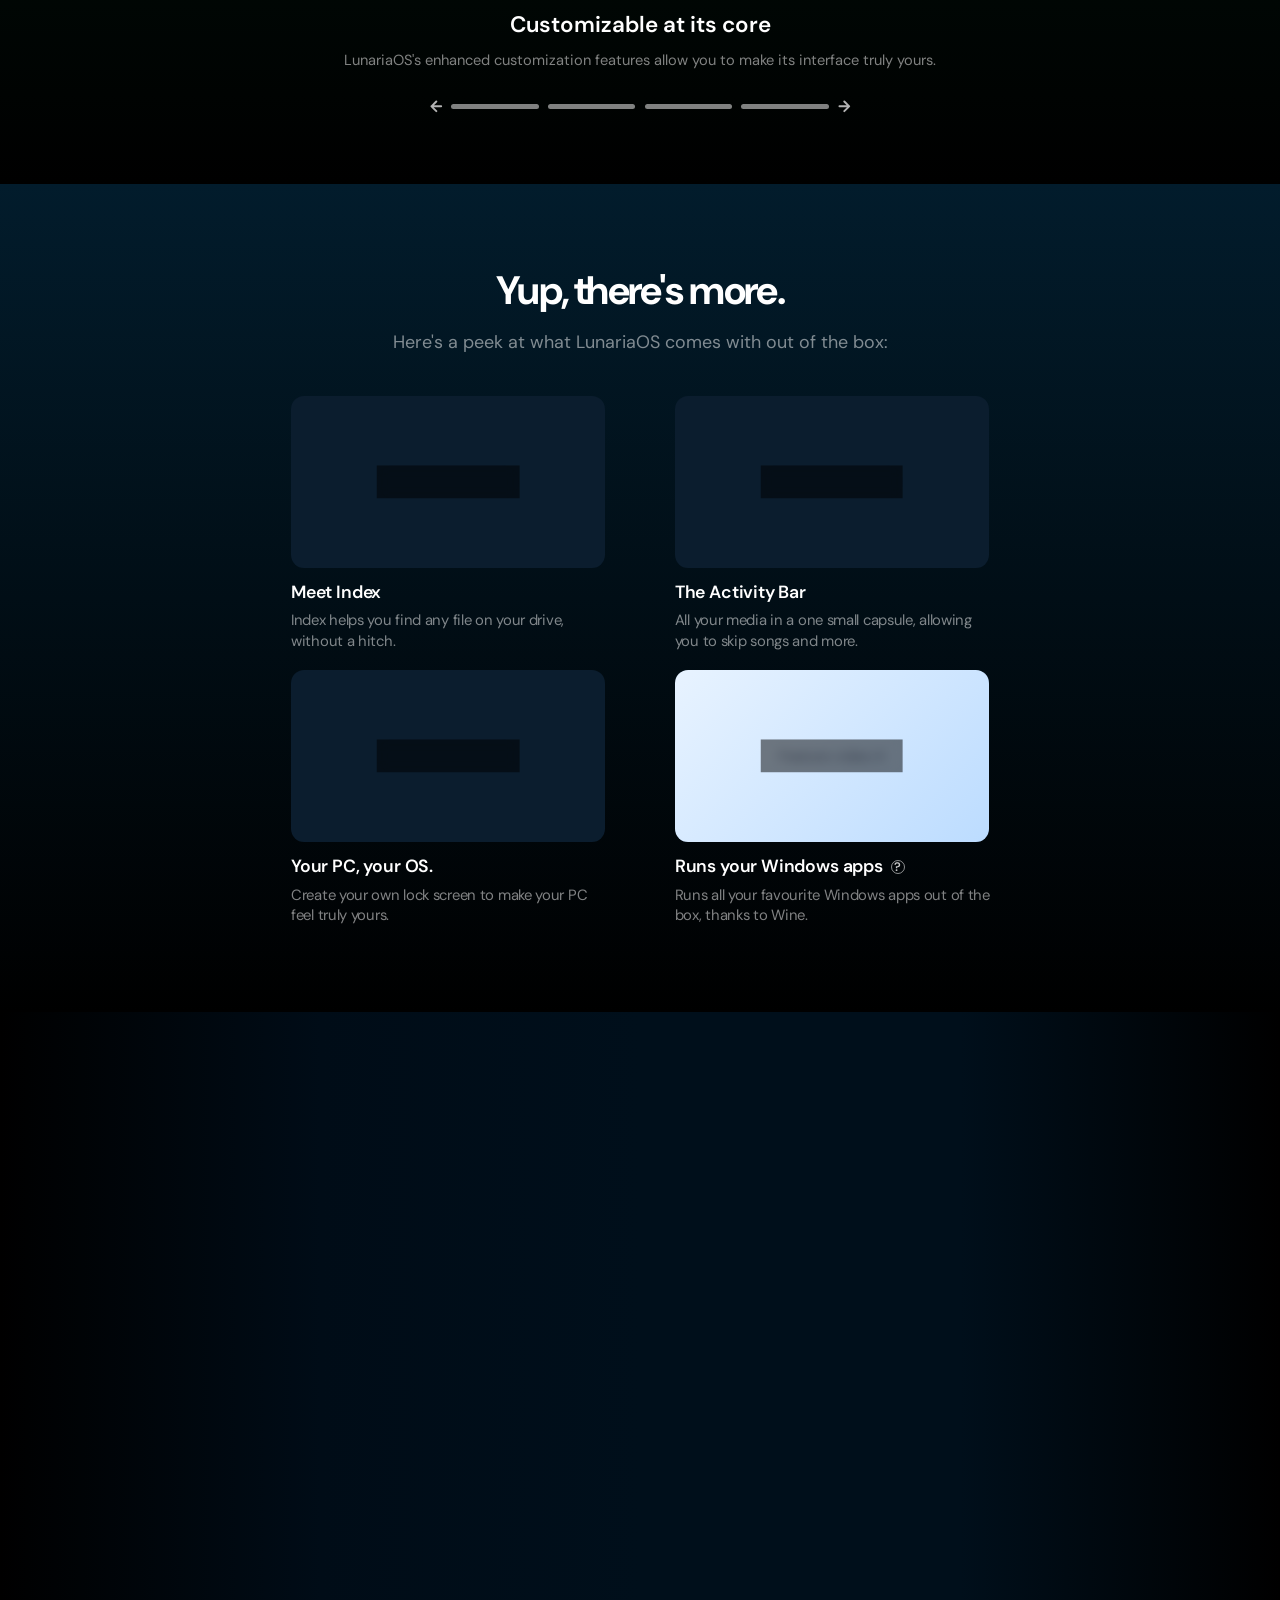
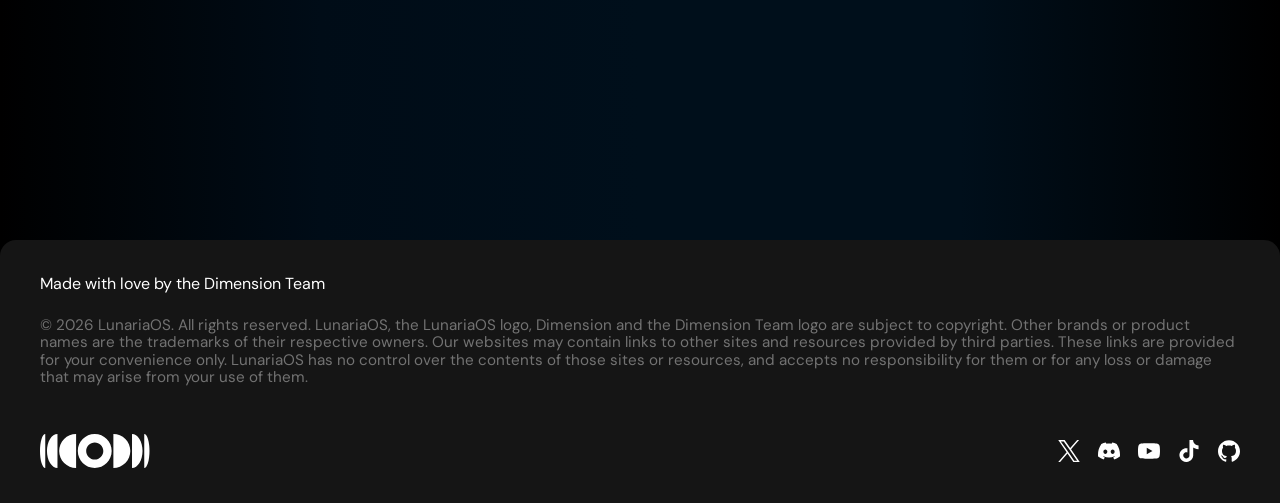
==== commit ee6b43a0: "typo. pretty evident that I wrote this while heavily sleep deprived" ====
--- a/index.html
+++ b/index.html
@@ -119,7 +119,7 @@
     <section class="panel showcase" id="overview" data-reveal>
       <div class="showcase-head">
         <h2 class="showcase-title reveal">A new, unique design.</h2>
-        <p class="showcase-subtitle reveal">Say hello an all-new design language with beautifully designed apps, components created with love, and lively animations.</p>
+        <p class="showcase-subtitle reveal">Say hello to an all-new design language with beautifully designed apps, components created with love, and lively animations.</p>
       </div>
       <div class="showcase-media reveal">
         <video class="showcase-video" data-src="videos/overview/newuniquedsg.mp4" aria-label="LunariaOS desktop preview" autoplay muted loop playsinline data-reveal-video></video>
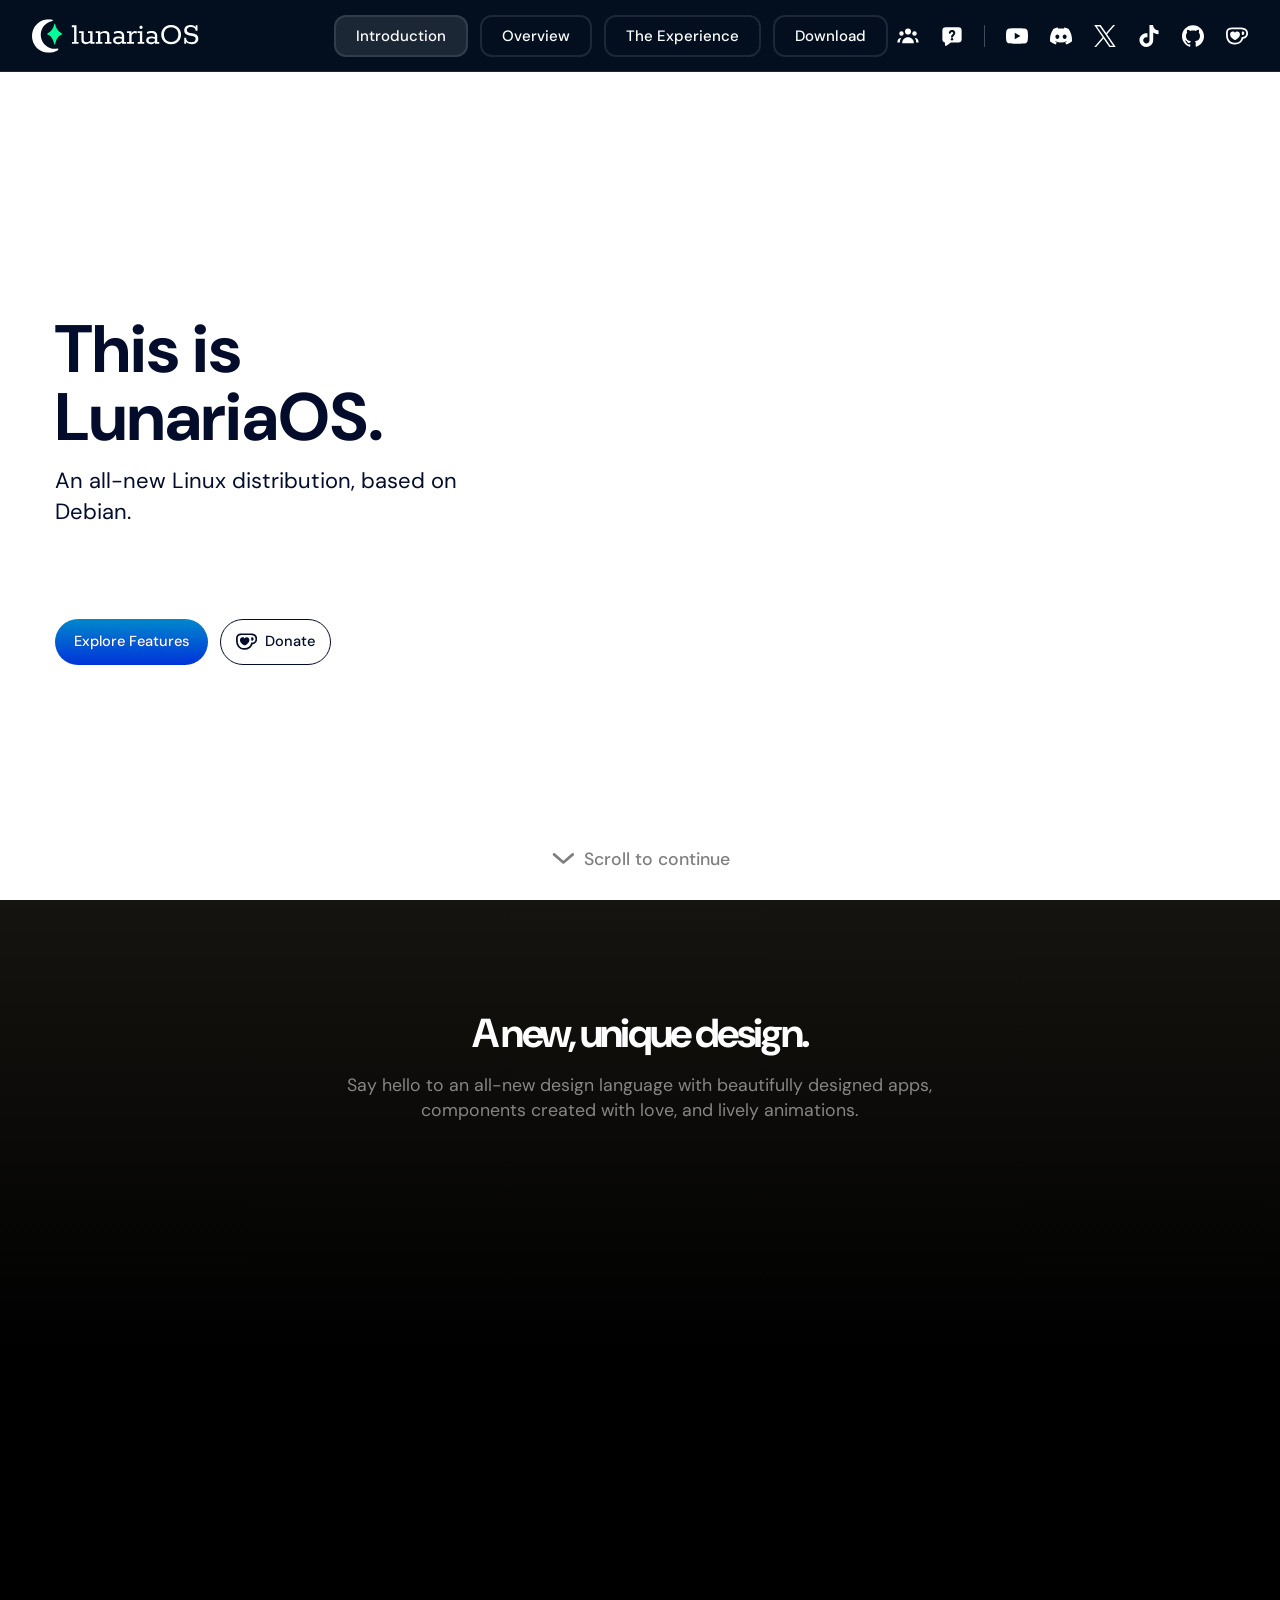
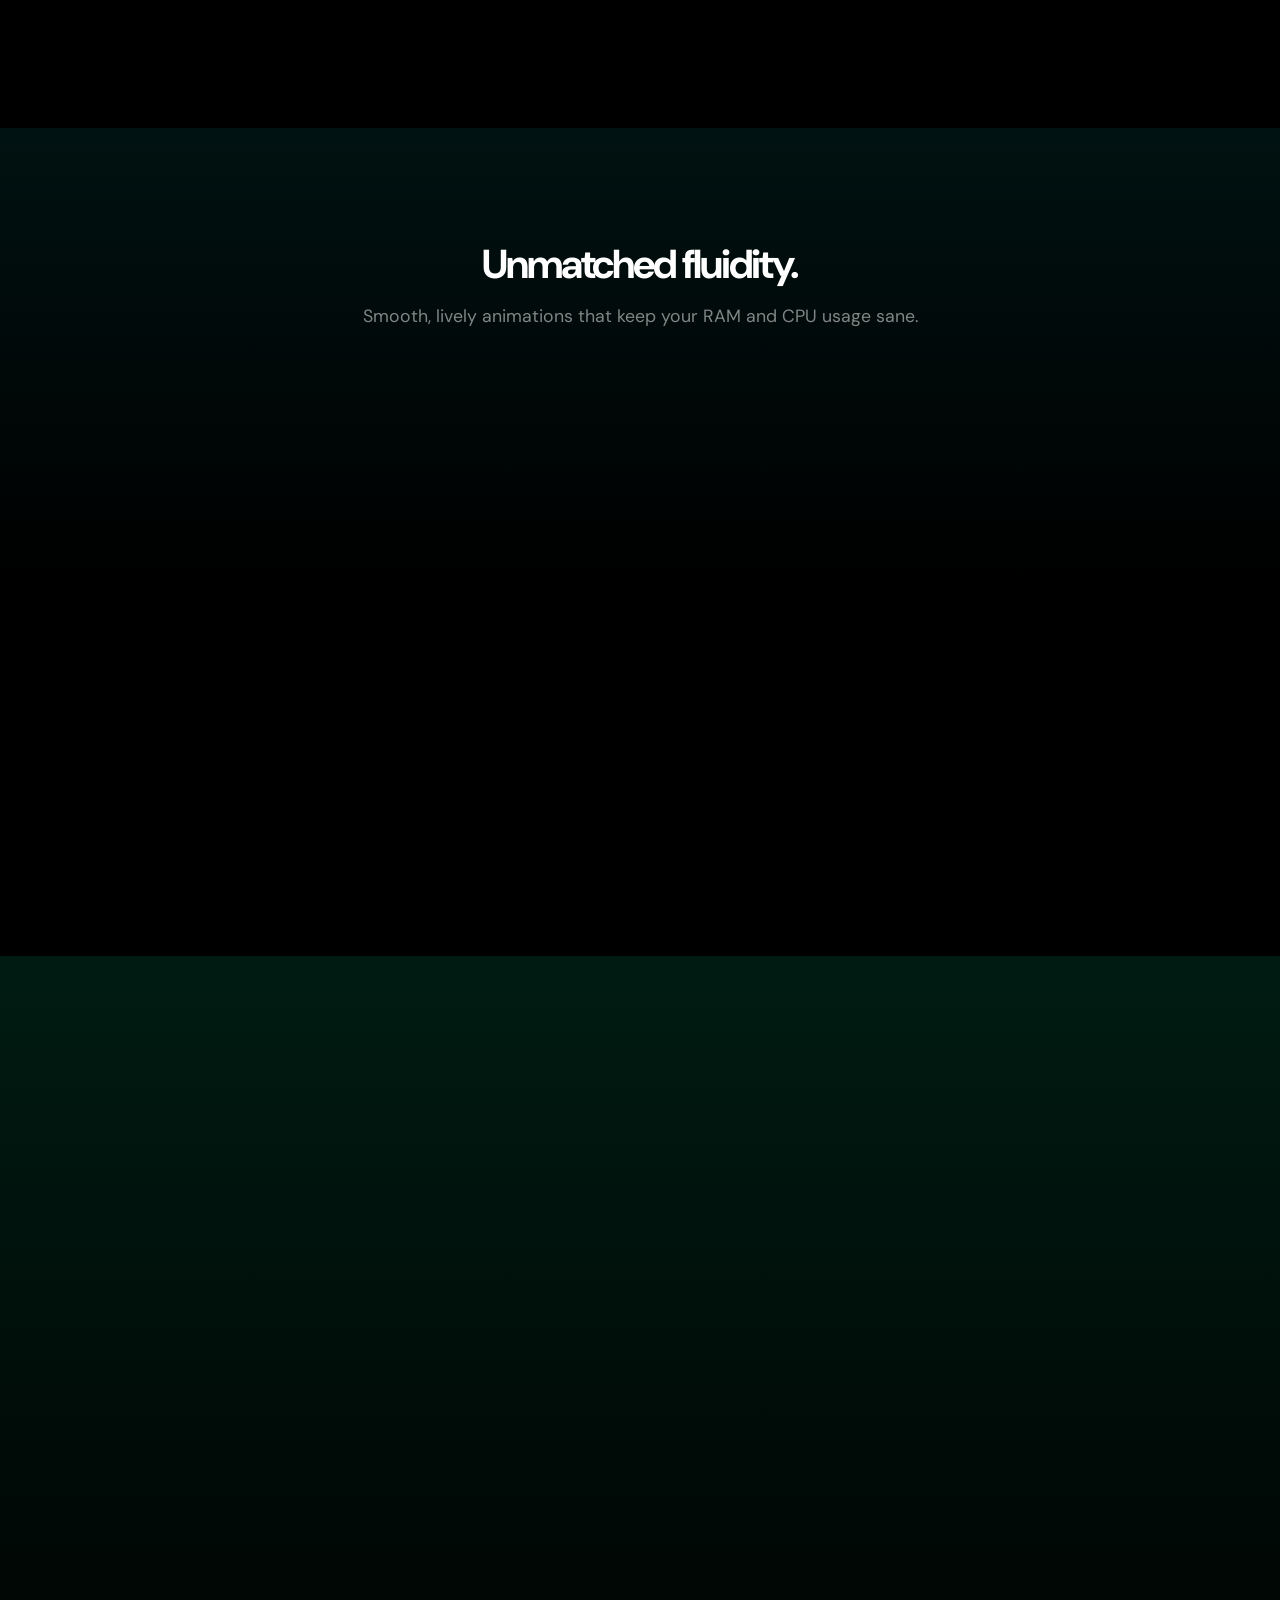
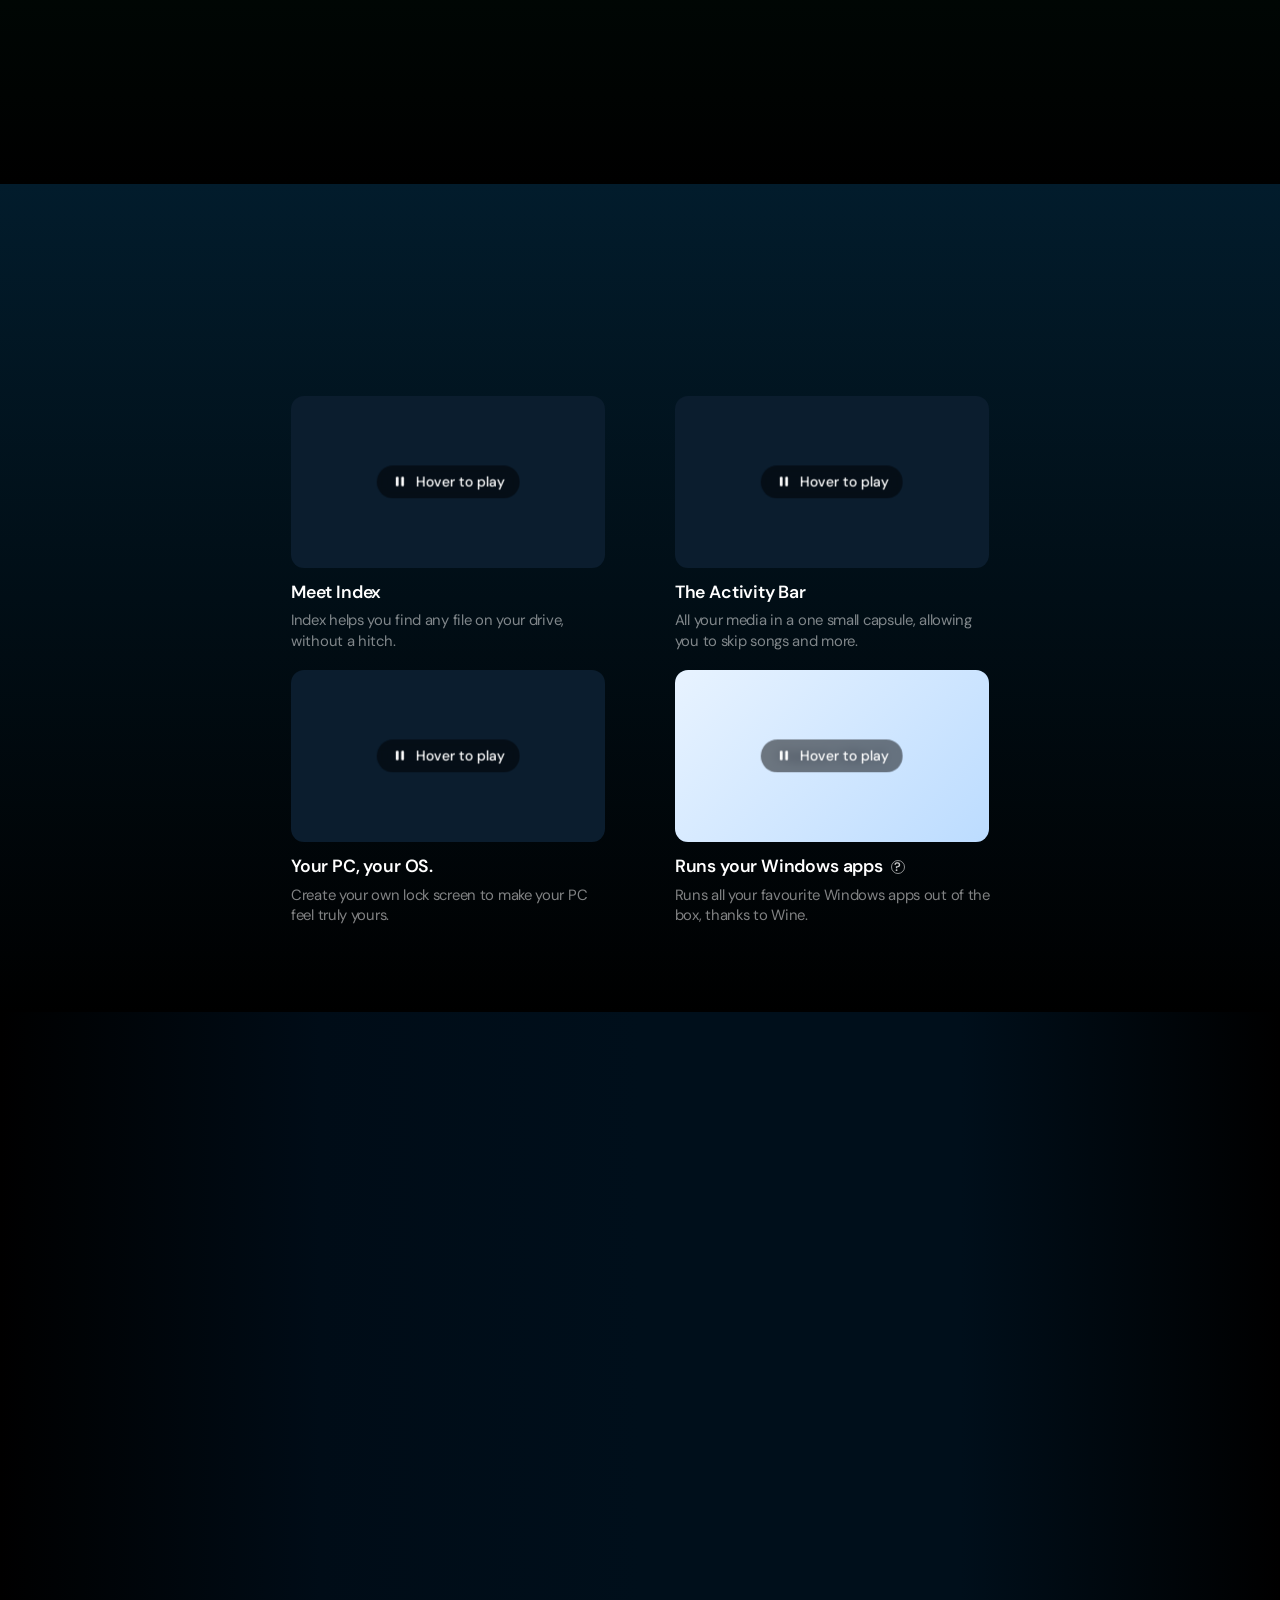
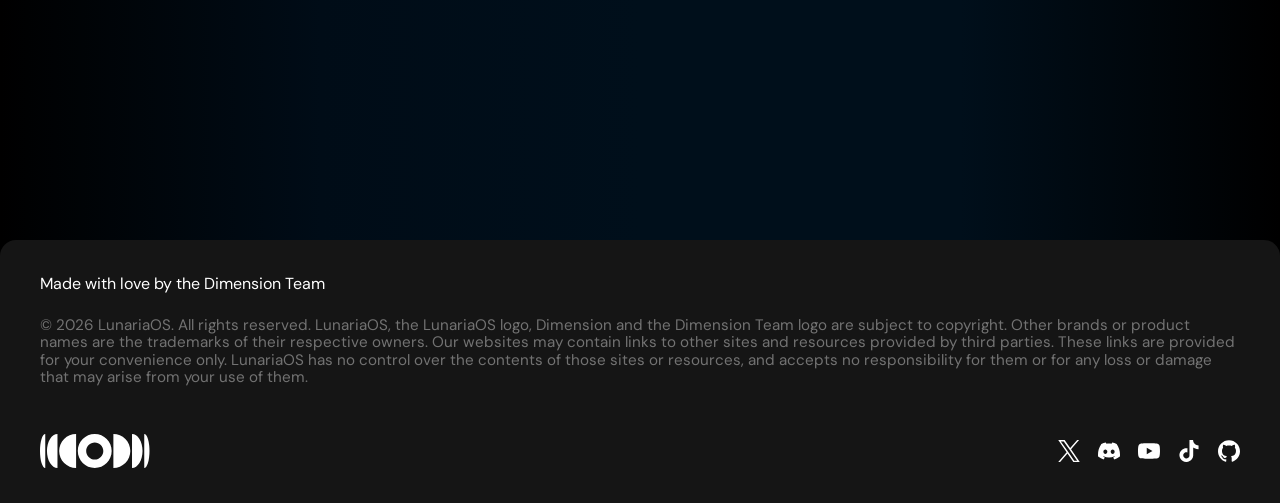
==== commit b8b16e7b: "add meta tags. Will" ====
--- a/index.html
+++ b/index.html
@@ -14,6 +14,14 @@
   <link rel="preconnect" href="https://fonts.gstatic.com" crossorigin>
   <link rel="stylesheet" href="https://fonts.googleapis.com/css2?family=DM+Sans:wght@400;500;600;700&display=swap">
   <link rel="stylesheet" href="style.css">
+  <meta name="author" content="LunariaOS" />
+    <meta name="description" content="LunariaOS is an all-new, in-development Linux distribution based on Debian." />
+    <link rel="canonical" href="https://lunariaos.com" />
+    <meta property="og:type" content="website" />
+    <meta property="og:site_name" content="LunariaOS" />
+    <meta property="og:title" content="LunariaOS" />
+    <meta property="og:description" content="LunariaOS is an all-new, in-development Linux distribution based on Debian." />
+    <meta property="og:url" content="https://lunariaos.com/" />
   <script>
     try {
       if (localStorage.getItem('lunaria-theme') === 'dark') document.documentElement.classList.add('theme-dark');
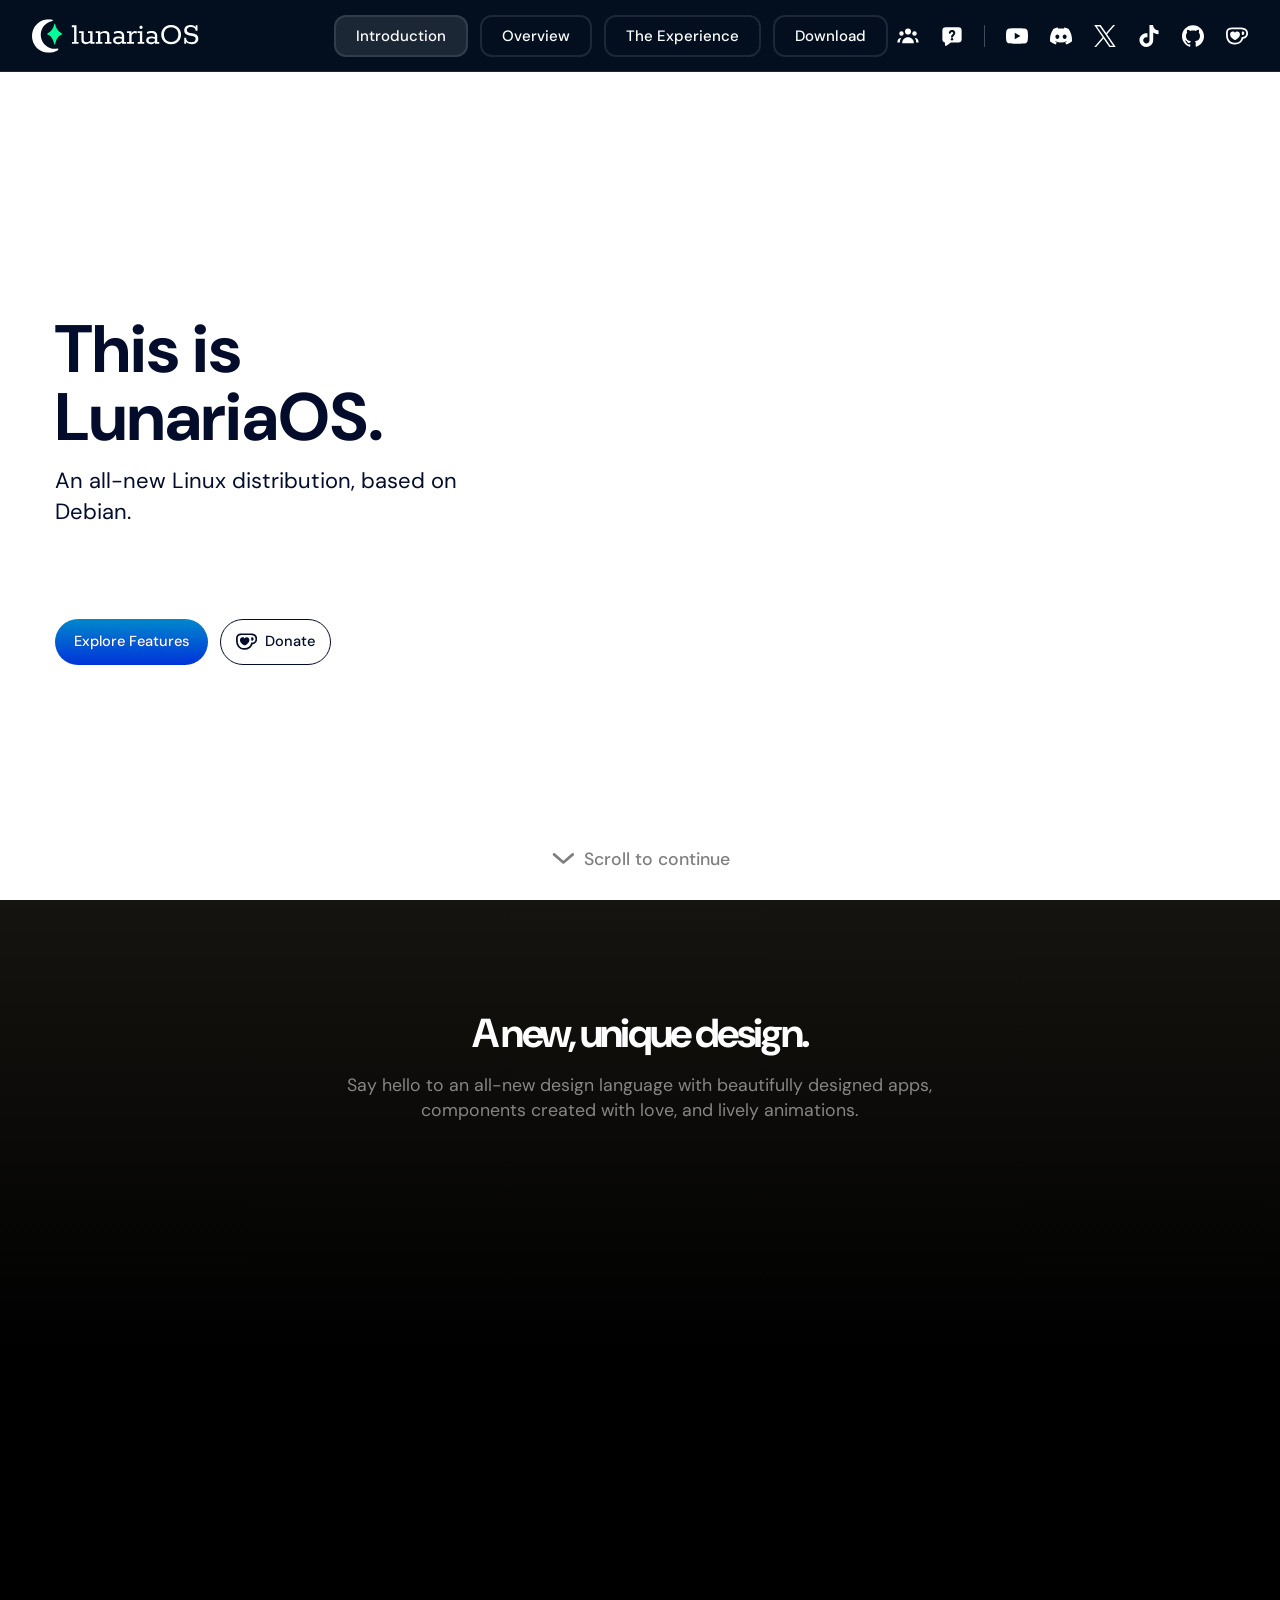
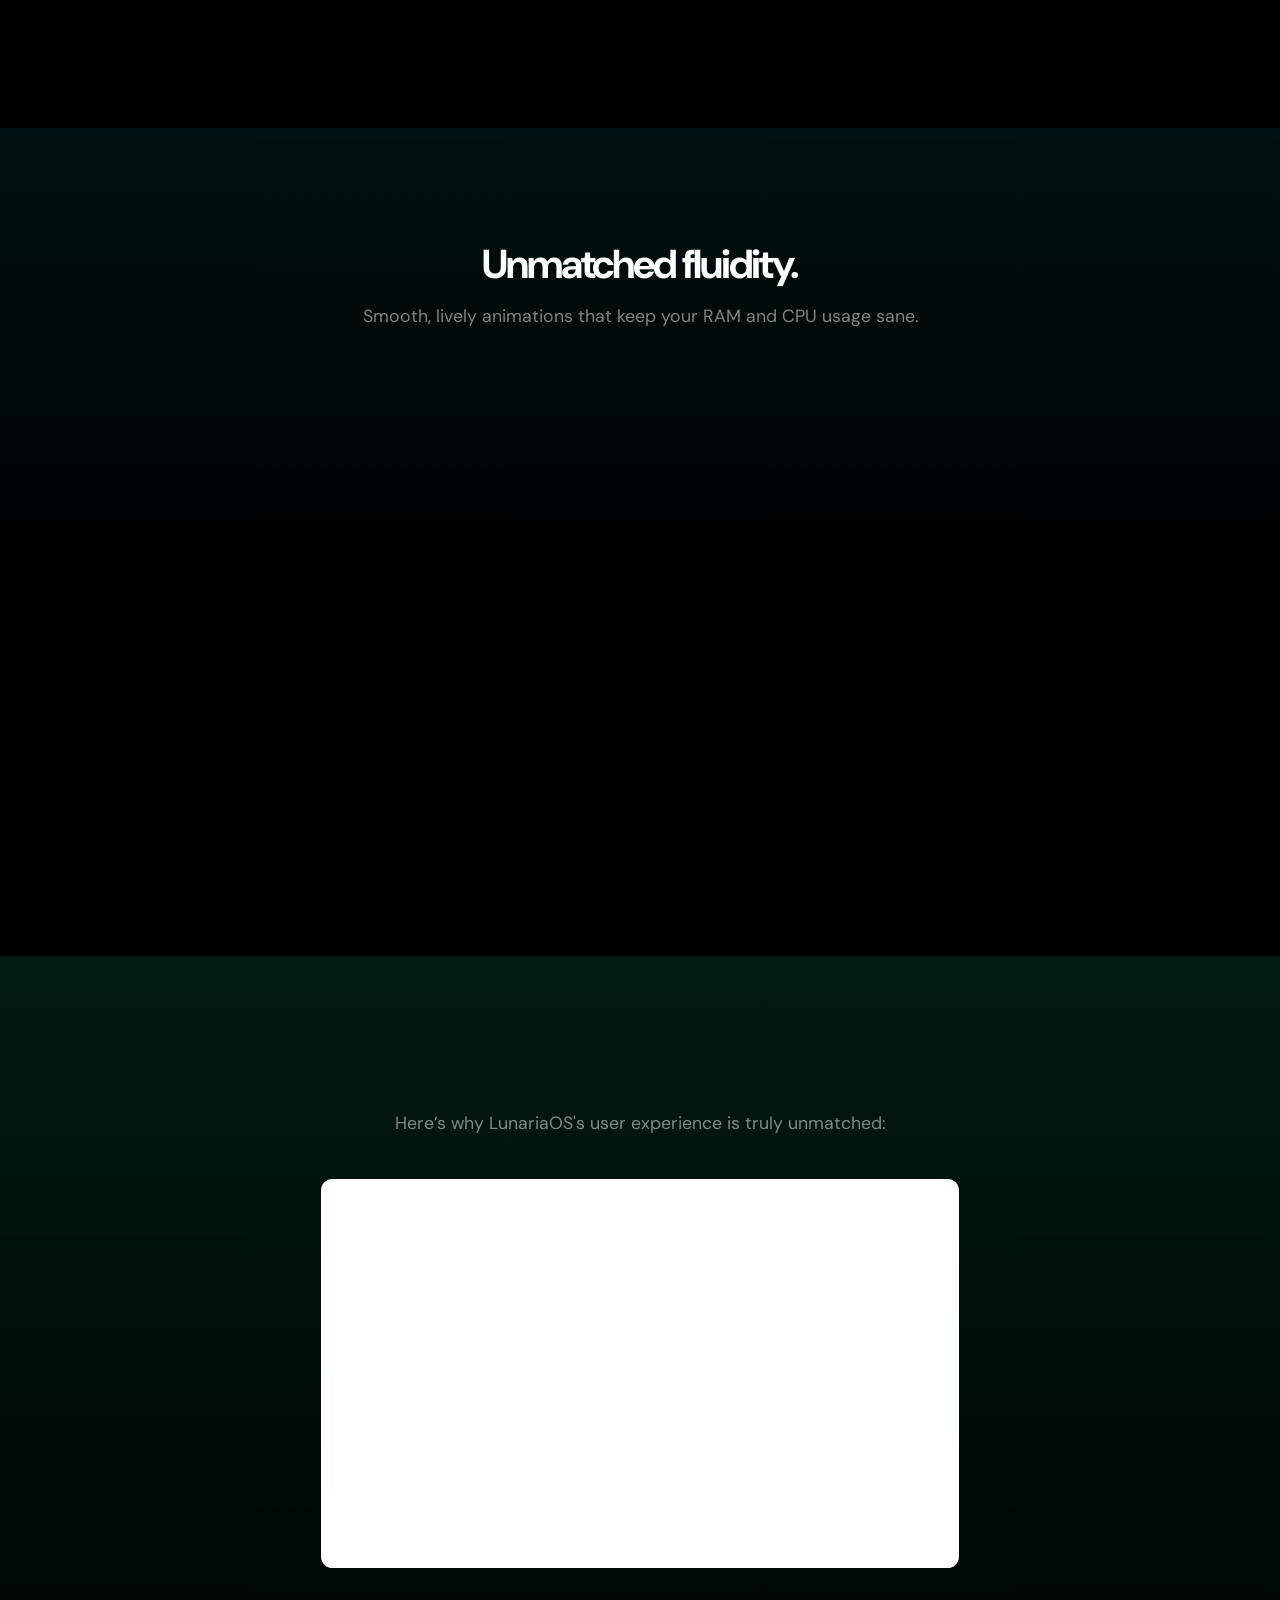
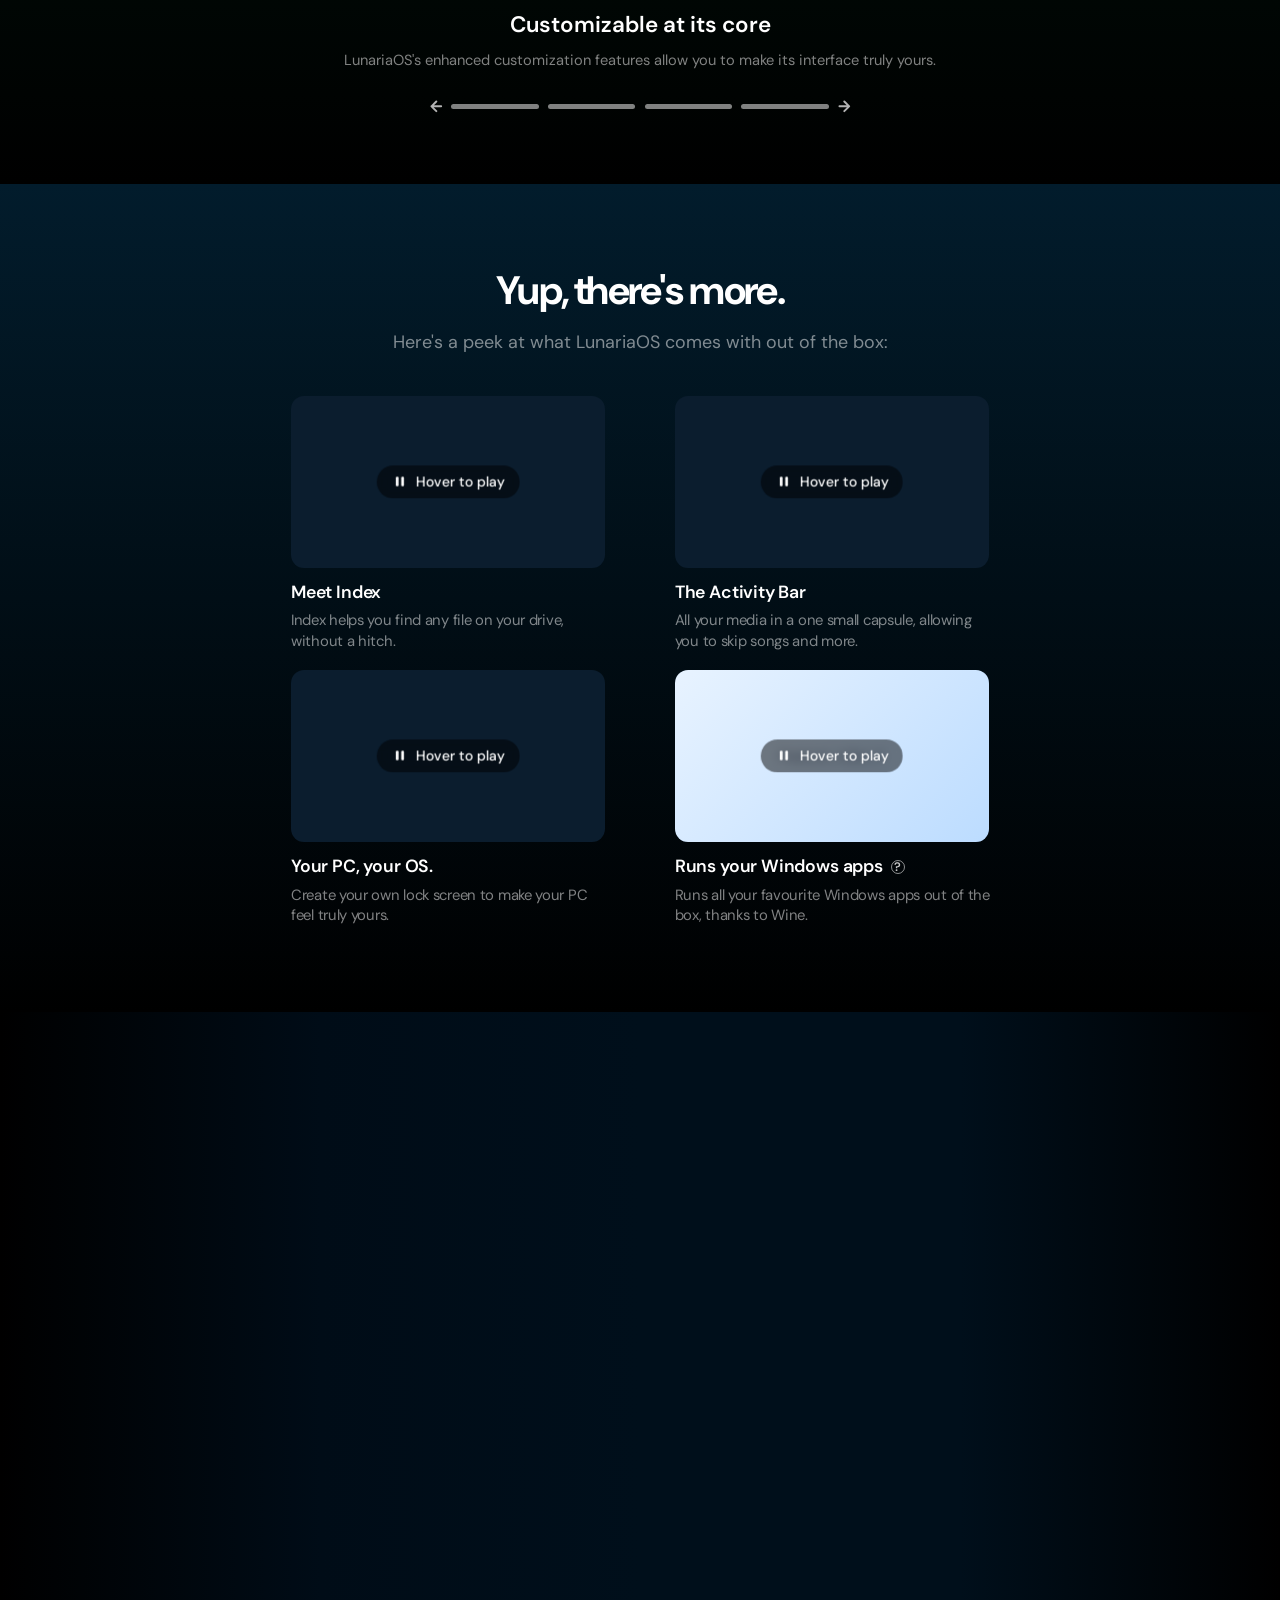
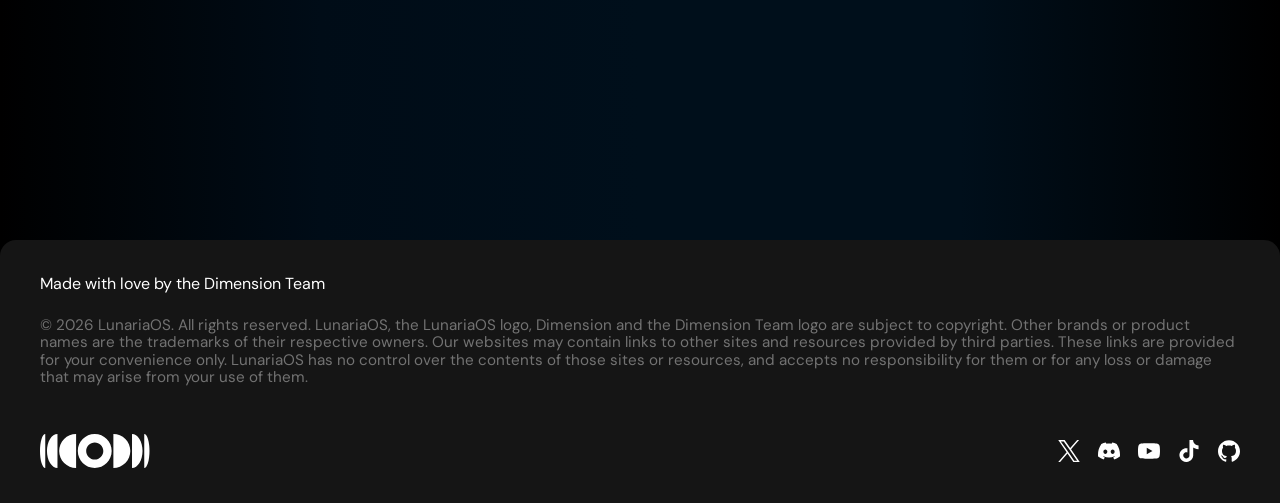
==== commit 9cb091d0: "old yt link updated" ====
--- a/index.html
+++ b/index.html
@@ -21,6 +21,7 @@
     <meta property="og:site_name" content="LunariaOS" />
     <meta property="og:title" content="LunariaOS" />
     <meta property="og:description" content="LunariaOS is an all-new, in-development Linux distribution based on Debian." />
+    <meta property="og:image" content="https://lunariaos.com/logos/meta_promo.png">
     <meta property="og:url" content="https://lunariaos.com/" />
   <script>
     try {
@@ -70,7 +71,7 @@
           <svg viewBox="0 0 24 24" aria-hidden="true" focusable="false"><mask id="faq-icon-mask"><path fill="#fff" d="M5 2.5h14A3.5 3.5 0 0 1 22.5 6v9.5a3.5 3.5 0 0 1-3.5 3.5h-8.2l-4.9 3.6c-.7.5-1.6 0-1.6-.8V19a3.5 3.5 0 0 1-2.8-3.5V6A3.5 3.5 0 0 1 5 2.5z"/><path d="M9.6 8.4a2.5 2.5 0 0 1 4.9.7c0 1.7-2.5 2.1-2.5 3.6" fill="none" stroke="#000" stroke-width="2.2" stroke-linecap="round" stroke-linejoin="round"/><circle cx="12" cy="15.5" r="1.3" fill="#000"/></mask><rect width="24" height="24" fill="currentColor" mask="url(#faq-icon-mask)"/></svg>
         </a>
         <span class="socials-divider" aria-hidden="true"></span>
-        <a class="social-btn" href="https://www.youtube.com/@ameosbydimension" target="_blank" rel="noopener noreferrer" aria-label="YouTube">
+        <a class="social-btn" href="https://www.youtube.com/@lunariaos" target="_blank" rel="noopener noreferrer" aria-label="YouTube">
           <svg viewBox="0 0 24 24" aria-hidden="true" focusable="false"><use href="#icon-youtube"/></svg>
         </a>
         <a class="social-btn" href="https://discord.gg/cDWmFGBmVC" target="_blank" rel="noopener noreferrer" aria-label="Discord">
